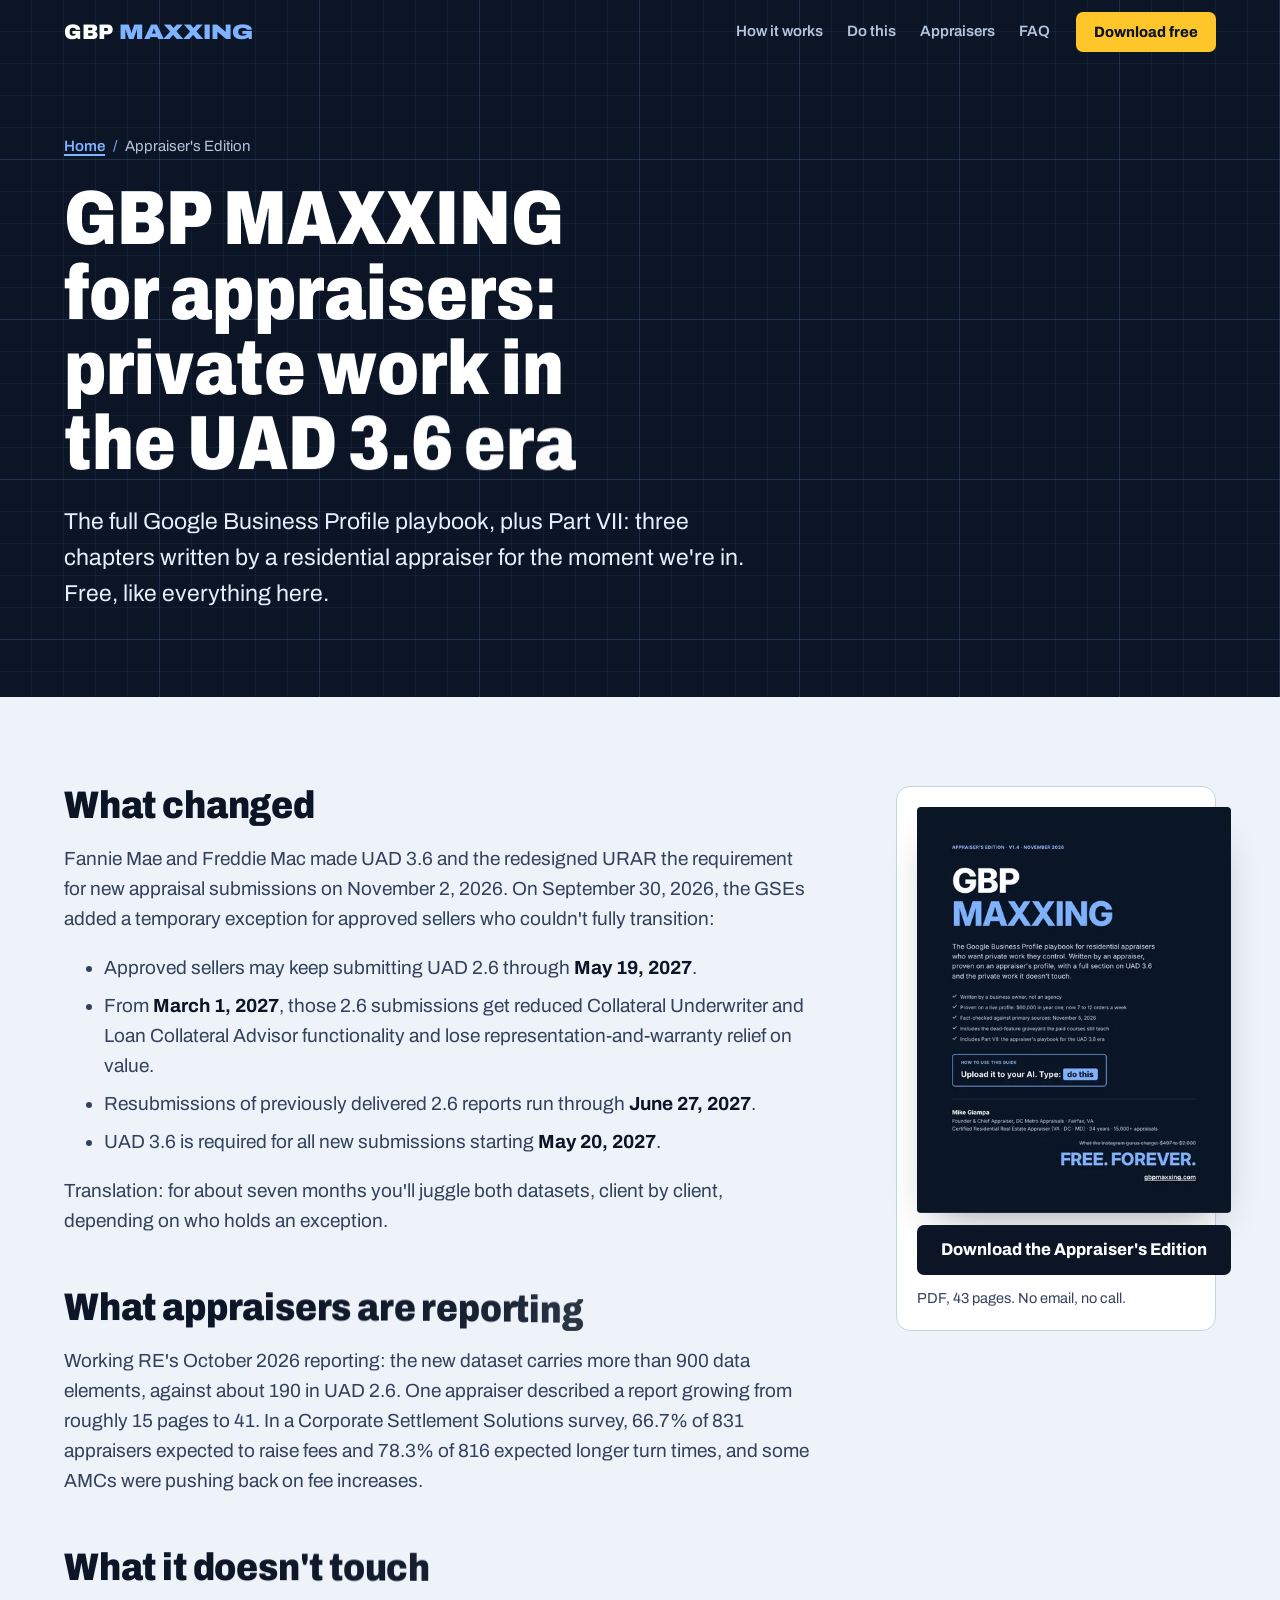
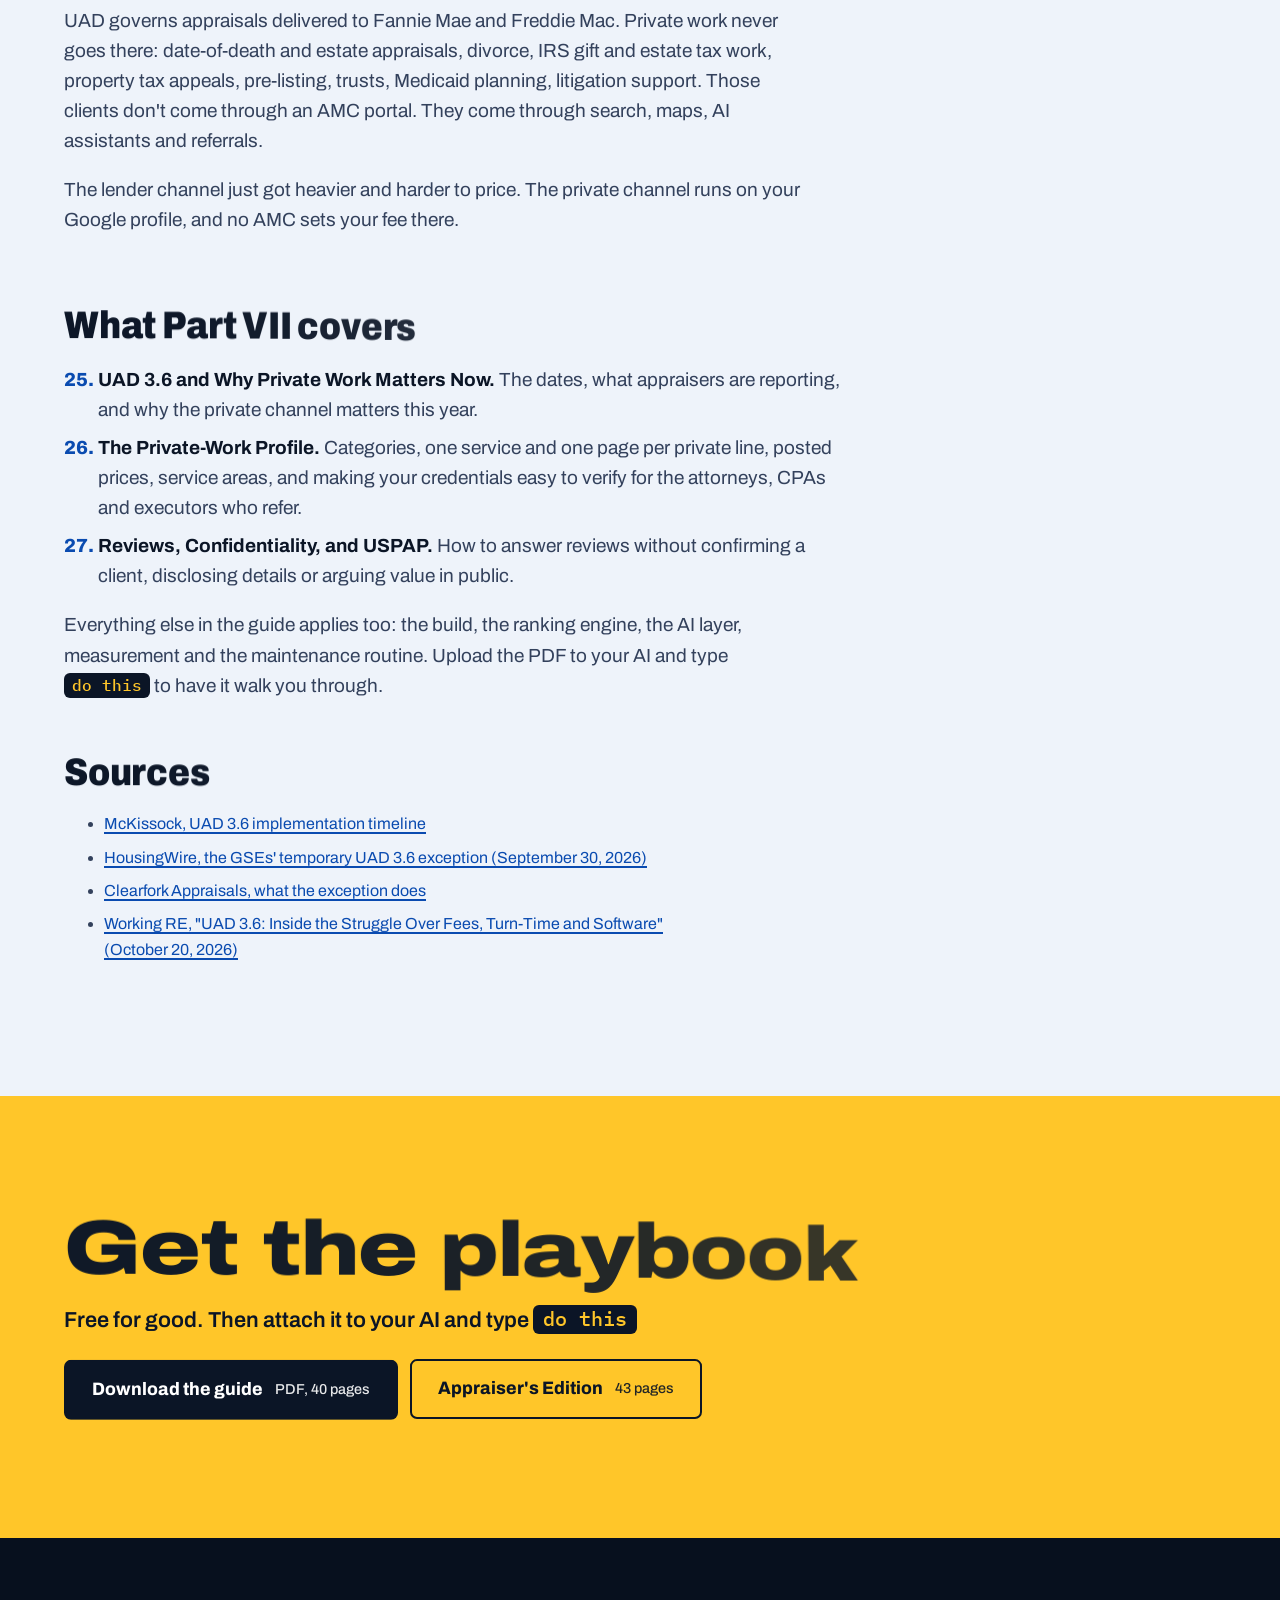
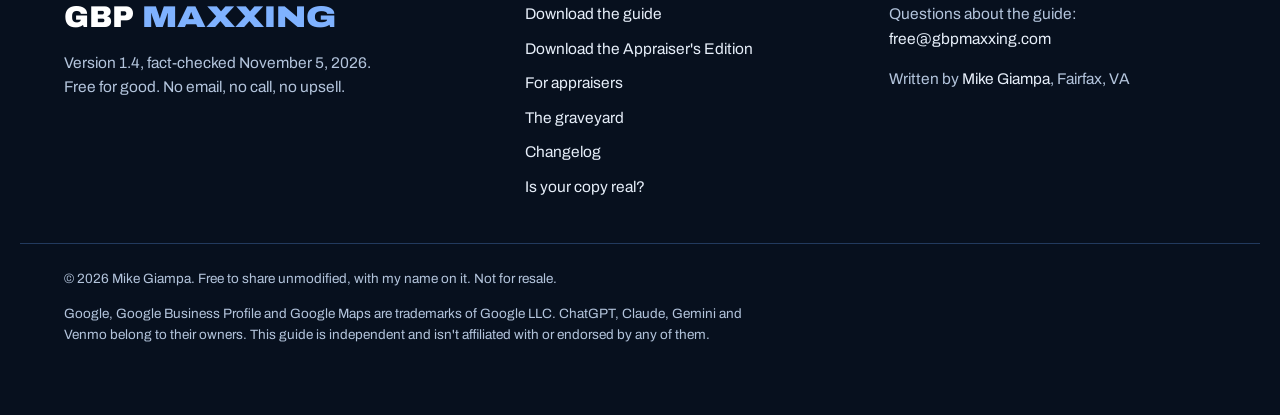
==== appraisers/index.html @ 772fdc2b "GBP MAXXING site v1.4 Co-Authored-By: Claude Opus 5.5 <noreply@anthropic.com> Claude-Session: https:" ====
<!doctype html>
<html lang="en-US">
<head>
<meta charset="utf-8">
<meta name="viewport" content="width=device-width, initial-scale=1, viewport-fit=cover">
<title>GBP MAXXING Appraiser&#39;s Edition: Private Work in the UAD 3.6 Era</title>
<meta name="description" content="The free Google Business Profile playbook for residential appraisers, with Part VII on UAD 3.6, private work, and review replies that respect USPAP confidentiality.">
<link rel="canonical" href="https://gbpmaxxing.com/appraisers/">
<meta name="author" content="Mike Giampa">
<meta name="robots" content="index, follow, max-image-preview:large">
<meta name="theme-color" content="#0B1526">
<meta name="color-scheme" content="dark light">
<meta property="og:type" content="website">
<meta property="og:site_name" content="GBP MAXXING">
<meta property="og:title" content="GBP MAXXING Appraiser&#39;s Edition: Private Work in the UAD 3.6 Era">
<meta property="og:description" content="The free Google Business Profile playbook for residential appraisers, with Part VII on UAD 3.6, private work, and review replies that respect USPAP confidentiality.">
<meta property="og:url" content="https://gbpmaxxing.com/appraisers/">
<meta property="og:image" content="https://gbpmaxxing.com/assets/img/og-appraisers.png">
<meta property="og:image:width" content="1200">
<meta property="og:image:height" content="630">
<meta property="og:image:alt" content="GBP MAXXING: the free Google Business Profile playbook">
<meta property="og:locale" content="en_US">
<meta name="twitter:card" content="summary_large_image">
<meta name="twitter:title" content="GBP MAXXING Appraiser&#39;s Edition: Private Work in the UAD 3.6 Era">
<meta name="twitter:description" content="The free Google Business Profile playbook for residential appraisers, with Part VII on UAD 3.6, private work, and review replies that respect USPAP confidentiality.">
<meta name="twitter:image" content="https://gbpmaxxing.com/assets/img/og-appraisers.png">
<link rel="icon" href="/favicon.ico" sizes="32x32">
<link rel="icon" href="/assets/img/favicon.svg" type="image/svg+xml">
<link rel="apple-touch-icon" href="/assets/img/apple-touch-icon.png">
<link rel="manifest" href="/site.webmanifest">
<link rel="preload" href="/assets/fonts/archivo-latin-wdth-normal.woff2" as="font" type="font/woff2" crossorigin>
<link rel="stylesheet" href="/assets/css/site.css?v=20261105c">
<script type="application/ld+json">{"@context":"https://schema.org","@graph":[{"@type":"WebSite","@id":"https://gbpmaxxing.com/#website","url":"https://gbpmaxxing.com/","name":"GBP MAXXING","description":"The free Google Business Profile playbook.","inLanguage":"en-US","publisher":{"@id":"https://gbpmaxxing.com/#mike"}},{"@type":"Person","@id":"https://gbpmaxxing.com/#mike","name":"Mike Giampa","jobTitle":"Founder and Chief Appraiser","description":"Certified residential real estate appraiser in Virginia, Washington DC and Maryland. 34 years in the business, more than 15,000 appraisals.","worksFor":{"@type":"Organization","name":"DC Metro Appraisals","url":"https://dcmetroappraisals.com/"},"address":{"@type":"PostalAddress","addressLocality":"Fairfax","addressRegion":"VA","addressCountry":"US"},"image":"https://gbpmaxxing.com/assets/img/mike-giampa-960.jpg","url":"https://gbpmaxxing.com/#about","sameAs":["https://www.linkedin.com/in/mike-giampa-appraiser/"],"knowsAbout":["Google Business Profile","Local search","AI search","Residential real estate appraisal"]},{"@type":"WebPage","@id":"https://gbpmaxxing.com/appraisers/#webpage","url":"https://gbpmaxxing.com/appraisers/","name":"GBP MAXXING Appraiser's Edition: Private Work in the UAD 3.6 Era","description":"The free Google Business Profile playbook for residential appraisers, with Part VII on UAD 3.6, private work, and review replies that respect USPAP confidentiality.","isPartOf":{"@id":"https://gbpmaxxing.com/#website"},"inLanguage":"en-US","dateModified":"2026-11-05","author":{"@id":"https://gbpmaxxing.com/#mike"},"primaryImageOfPage":{"@type":"ImageObject","url":"https://gbpmaxxing.com/assets/img/og-appraisers.png","width":1200,"height":630},"breadcrumb":{"@id":"https://gbpmaxxing.com/appraisers/#breadcrumb"},"about":{"@id":"https://gbpmaxxing.com/appraisers/#guide"}},{"@type":"BreadcrumbList","@id":"https://gbpmaxxing.com/appraisers/#breadcrumb","itemListElement":[{"@type":"ListItem","position":1,"name":"Home","item":"https://gbpmaxxing.com/"},{"@type":"ListItem","position":2,"name":"Appraiser's Edition","item":"https://gbpmaxxing.com/appraisers/"}]},{"@type":"Book","@id":"https://gbpmaxxing.com/appraisers/#guide","name":"GBP MAXXING: Appraiser's Edition","author":{"@id":"https://gbpmaxxing.com/#mike"},"publisher":{"@id":"https://gbpmaxxing.com/#mike"},"bookFormat":"https://schema.org/EBook","inLanguage":"en-US","isAccessibleForFree":true,"version":"1.4","datePublished":"2026-11-05","dateModified":"2026-11-05","numberOfPages":43,"url":"https://gbpmaxxing.com/appraisers/","image":"https://gbpmaxxing.com/assets/img/cover-appr.jpg","copyrightHolder":{"@id":"https://gbpmaxxing.com/#mike"},"copyrightYear":2026,"offers":{"@type":"Offer","price":"0","priceCurrency":"USD","availability":"https://schema.org/InStock","url":"https://gbpmaxxing.com/downloads/GBP-MAXXING-v1.4-Appraisers-Edition.pdf"},"encoding":{"@type":"MediaObject","contentUrl":"https://gbpmaxxing.com/downloads/GBP-MAXXING-v1.4-Appraisers-Edition.pdf","encodingFormat":"application/pdf"},"about":["Google Business Profile","Residential real estate appraisal","UAD 3.6"]}]}</script>
<script>document.documentElement.classList.add('js');</script>
</head>
<body class="page-appraisers">
<a class="skip" href="#main">Skip to content</a>
<header class="site-head" data-head>
  <div class="head-in">
    <a class="mark" href="/" aria-label="GBP MAXXING home"><span class="mark-g">GBP</span><span class="mark-m">MAXXING</span></a>
    <nav class="head-nav" aria-label="Main">
      <a href="/#how">How it works</a>
      <a href="/#do-this">Do this</a>
      <a href="/appraisers/">Appraisers</a>
      <a href="/#faq">FAQ</a>
    </nav>
    <a class="btn btn-primary btn-sm" href="/downloads/GBP-MAXXING-v1.4.pdf" download data-dl="lsb-header">Download free</a>
  </div>
</header>
<main id="main">

<section class="sub-hero">
  <div class="wrap">
    <nav class="crumbs" aria-label="Breadcrumb"><ol><li><a href="/">Home</a></li><li aria-current="page">Appraiser&#39;s Edition</li></ol></nav>
    <h1>GBP MAXXING for appraisers: private work in the UAD 3.6 era</h1>
    <p class="sub-lede">The full Google Business Profile playbook, plus Part VII: three chapters written by a residential appraiser for the moment we're in. Free, like everything here.</p>
  </div>
</section>
<section class="sub-body">
  <div class="wrap prose">

<div class="sub-split">
  <div>
    <h2>What changed</h2>
    <p>Fannie Mae and Freddie Mac made UAD 3.6 and the redesigned URAR the requirement for new appraisal submissions on November 2, 2026. On September 30, 2026, the GSEs added a temporary exception for approved sellers who couldn't fully transition:</p>
    <ul>
      <li>Approved sellers may keep submitting UAD 2.6 through <strong>May 19, 2027</strong>.</li>
      <li>From <strong>March 1, 2027</strong>, those 2.6 submissions get reduced Collateral Underwriter and Loan Collateral Advisor functionality and lose representation-and-warranty relief on value.</li>
      <li>Resubmissions of previously delivered 2.6 reports run through <strong>June 27, 2027</strong>.</li>
      <li>UAD 3.6 is required for all new submissions starting <strong>May 20, 2027</strong>.</li>
    </ul>
    <p>Translation: for about seven months you'll juggle both datasets, client by client, depending on who holds an exception.</p>
    <h2>What appraisers are reporting</h2>
    <p>Working RE's October 2026 reporting: the new dataset carries more than 900 data elements, against about 190 in UAD 2.6. One appraiser described a report growing from roughly 15 pages to 41. In a Corporate Settlement Solutions survey, 66.7% of 831 appraisers expected to raise fees and 78.3% of 816 expected longer turn times, and some AMCs were pushing back on fee increases.</p>
    <h2>What it doesn't touch</h2>
    <p>UAD governs appraisals delivered to Fannie Mae and Freddie Mac. Private work never goes there: date-of-death and estate appraisals, divorce, IRS gift and estate tax work, property tax appeals, pre-listing, trusts, Medicaid planning, litigation support. Those clients don't come through an AMC portal. They come through search, maps, AI assistants and referrals.</p>
    <p>The lender channel just got heavier and harder to price. The private channel runs on your Google profile, and no AMC sets your fee there.</p>
  </div>
  <aside class="sub-card">
    <img src="/assets/img/cover-appr-450.webp" width="450" height="583" alt="The cover of GBP MAXXING v1.4, Appraiser's Edition" loading="lazy">
    <a class="btn btn-dark btn-block" href="/downloads/GBP-MAXXING-v1.4-Appraisers-Edition.pdf" download data-dl="appr-page">Download the Appraiser's Edition</a>
    <p class="fine">PDF, 43 pages. No email, no call.</p>
  </aside>
</div>
<h2>What Part VII covers</h2>
<ol class="chap-list">
  <li value="25"><strong>UAD 3.6 and Why Private Work Matters Now.</strong> The dates, what appraisers are reporting, and why the private channel matters this year.</li>
  <li value="26"><strong>The Private-Work Profile.</strong> Categories, one service and one page per private line, posted prices, service areas, and making your credentials easy to verify for the attorneys, CPAs and executors who refer.</li>
  <li value="27"><strong>Reviews, Confidentiality, and USPAP.</strong> How to answer reviews without confirming a client, disclosing details or arguing value in public.</li>
</ol>
<p>Everything else in the guide applies too: the build, the ranking engine, the AI layer, measurement and the maintenance routine. Upload the PDF to your AI and type <span class="chip">do this</span> to have it walk you through.</p>
<h2>Sources</h2>
<ul class="src">
  <li><a href="https://www.mckissock.com/blog/appraisal/the-future-is-now-fannie-mae-and-freddie-mac-announce-uad-3-6-implementation-timeline-and-policy-changes/">McKissock, UAD 3.6 implementation timeline</a></li><li><a href="https://www.housingwire.com/articles/gses-temporary-uad-3-6-exception-sellers-2027-timeline/">HousingWire, the GSEs&#39; temporary UAD 3.6 exception (September 30, 2026)</a></li><li><a href="https://www.clearforkappraisals.com/field-notes/is-uad-3-6-delayed-policy-exception">Clearfork Appraisals, what the exception does</a></li><li><a href="https://www.workingre.com/uad-3-6-inside-the-struggle-over-fees-turn-time-and-software/">Working RE, &#34;UAD 3.6: Inside the Struggle Over Fees, Turn-Time and Software&#34; (October 20, 2026)</a></li>
</ul>

  </div>
</section>
<section class="sec final final-sm">
  <div class="wrap final-in">
    <h2>Get the playbook</h2>
    <p>Free for good. Then attach it to your AI and type <span class="chip chip-dark">do this</span></p>
    <div class="cta-row">
      <a class="btn btn-primary btn-lg" href="/downloads/GBP-MAXXING-v1.4.pdf" download data-dl="lsb-sub">Download the guide <span class="btn-meta">PDF, 40 pages</span></a>
      <a class="btn btn-ghost btn-lg" href="/downloads/GBP-MAXXING-v1.4-Appraisers-Edition.pdf" download data-dl="appr-sub">Appraiser's Edition <span class="btn-meta">43 pages</span></a>
    </div>
  </div>
</section>

</main>
<footer class="site-foot">
  <div class="wrap foot-grid">
    <div class="foot-mark">
      <a class="mark mark-lg" href="/" aria-label="GBP MAXXING home"><span class="mark-g">GBP</span><span class="mark-m">MAXXING</span></a>
      <p>Version 1.4, fact-checked November 5, 2026.<br>Free for good. No email, no call, no upsell.</p>
    </div>
    <nav class="foot-nav" aria-label="Footer">
      <a href="/downloads/GBP-MAXXING-v1.4.pdf" download data-dl="lsb-footer">Download the guide</a>
      <a href="/downloads/GBP-MAXXING-v1.4-Appraisers-Edition.pdf" download data-dl="appr-footer">Download the Appraiser's Edition</a>
      <a href="/appraisers/">For appraisers</a>
      <a href="/graveyard/">The graveyard</a>
      <a href="/changelog/">Changelog</a>
      <a href="/verify/">Is your copy real?</a>
    </nav>
    <div class="foot-contact">
      <p>Questions about the guide:<br><a href="mailto:free@gbpmaxxing.com">free@gbpmaxxing.com</a></p>
      <p>Written by <a href="https://www.linkedin.com/in/mike-giampa-appraiser/" rel="author">Mike Giampa</a>, Fairfax, VA</p>
    </div>
  </div>
  <div class="wrap foot-legal">
    <p>&copy; 2026 Mike Giampa. Free to share unmodified, with my name on it. Not for resale.</p>
    <p>Google, Google Business Profile and Google Maps are trademarks of Google LLC. ChatGPT, Claude, Gemini and Venmo belong to their owners. This guide is independent and isn't affiliated with or endorsed by any of them.</p>
  </div>
</footer>
<div class="dock" data-dock aria-hidden="true">
  <a class="btn btn-primary" href="/downloads/GBP-MAXXING-v1.4.pdf" download data-dl="lsb-dock" tabindex="-1">Get the free guide</a>
</div>
<script type="module" src="/assets/js/app.js?v=20261105c"></script>
</body>
</html>
---- assets/css/site.css ----
/* gbpmaxxing.com blueprint system
   navy drafting sheet, light-blue linework, yellow only for "you" and the action. */

@font-face {
  font-family: "Archivo Variable";
  font-style: normal;
  font-display: swap;
  font-weight: 100 900;
  font-stretch: 62% 125%;
  src: url(/assets/fonts/archivo-latin-wdth-normal.woff2) format("woff2-variations"),
       url(/assets/fonts/archivo-latin-wdth-normal.woff2) format("woff2");
}
@font-face {
  font-family: "Plex Mono";
  font-style: normal;
  font-display: swap;
  font-weight: 400;
  src: url(/assets/fonts/ibm-plex-mono-latin-400-normal.woff2) format("woff2");
}
@font-face {
  font-family: "Plex Mono";
  font-style: normal;
  font-display: swap;
  font-weight: 500;
  src: url(/assets/fonts/ibm-plex-mono-latin-500-normal.woff2) format("woff2");
}

:root {
  --navy: #0B1526;
  --navy-2: #0F1D34;
  --navy-3: #142846;
  --night: #07101E;
  --blue: #7FB2FF;
  --blue-ink: #0A4BB0;
  --yellow: #FFC629;
  --yellow-2: #FFD866;
  --vellum: #EEF3FA;
  --paper: #FBFCFE;
  --ink: #0B1526;
  --ink-2: #33415C;
  --on-dark: #E6EEF9;
  --on-dark-2: #B3C4DC;
  --rule-dark: #223A5E;
  --rule-light: #C6D3E6;
  --grid: rgba(127, 178, 255, .065);
  --grid-major: rgba(127, 178, 255, .11);
  --wrap: 1240px;
  --gutter: clamp(18px, 4.4vw, 44px);
  --f: "Archivo Variable", "Archivo", system-ui, -apple-system, "Segoe UI", Roboto, sans-serif;
  --mono: "Plex Mono", ui-monospace, SFMono-Regular, Menlo, Consolas, monospace;
  --ease: cubic-bezier(.2, .8, .2, 1);
}

*, *::before, *::after { box-sizing: border-box; }
html { -webkit-text-size-adjust: 100%; scroll-padding-top: 84px; }
body {
  margin: 0;
  background: var(--navy);
  color: var(--on-dark);
  font-family: var(--f);
  font-size: clamp(17px, .55vw + 14.5px, 19px);
  line-height: 1.58;
  font-weight: 400;
  font-stretch: 100%;
  -webkit-font-smoothing: antialiased;
  -moz-osx-font-smoothing: grayscale;
  text-rendering: optimizeLegibility;
  overflow-x: clip;
}
img, svg { max-width: 100%; }
img { height: auto; display: block; }
a { color: inherit; text-underline-offset: .18em; text-decoration-thickness: 1.5px; }
h1, h2, h3 { margin: 0; line-height: 1.02; font-weight: 800; text-wrap: balance; }
p { margin: 0 0 1em; text-wrap: pretty; }
button { font: inherit; }
.wrap { max-width: var(--wrap); margin: 0 auto; padding: 0 var(--gutter); }

.skip { position: absolute; left: -9999px; top: 12px; z-index: 100; background: var(--yellow); color: var(--navy); padding: 10px 16px; border-radius: 6px; font-weight: 700; }
.skip:focus { left: 12px; }
:focus-visible { outline: 3px solid var(--yellow); outline-offset: 3px; border-radius: 4px; }
.vellum :focus-visible, .sub-body :focus-visible, .final :focus-visible { outline-color: var(--navy); }

/* ---------- blueprint ground ---------- */
.navy, .sub-hero, .hero {
  background-color: var(--navy);
  background-image:
    linear-gradient(var(--grid-major) 1px, transparent 1px),
    linear-gradient(90deg, var(--grid-major) 1px, transparent 1px),
    linear-gradient(var(--grid) 1px, transparent 1px),
    linear-gradient(90deg, var(--grid) 1px, transparent 1px);
  background-size: 160px 160px, 160px 160px, 32px 32px, 32px 32px;
  background-position: -1px -1px;
}
.vellum { background: var(--vellum); color: var(--ink); }
.sec { position: relative; padding: clamp(80px, 11vw, 150px) 0; }
.sec, .hero, .sub-hero, .sub-body { overflow-x: clip; }

h2 {
  font-size: clamp(38px, 5.4vw, 78px);
  font-stretch: 76%;
  font-weight: 860;
  letter-spacing: -.005em;
  line-height: .96;
  max-width: 15ch;
}
h2.h-wide { font-stretch: 116%; font-weight: 820; max-width: 20ch; font-size: clamp(34px, 4.6vw, 66px); }
.navy h2, .grave h2 { color: #fff; }
.vellum h2 { color: var(--ink); }
.intro { font-size: clamp(18px, 1.2vw + 8px, 22px); color: var(--on-dark-2); max-width: 54ch; margin-top: 22px; }
.vellum .intro { color: var(--ink-2); }

/* ---------- buttons ---------- */
.btn {
  display: inline-flex; align-items: center; justify-content: center; gap: 12px;
  min-height: 50px; padding: 12px 22px;
  border-radius: 7px; border: 2px solid transparent;
  font-family: var(--f); font-weight: 760; font-stretch: 96%; font-size: 17px; line-height: 1.1;
  text-decoration: none; cursor: pointer; white-space: nowrap;
  transition: background-color .2s, border-color .2s, transform .15s var(--ease), color .2s;
}
.btn:active { transform: translateY(1px); }
.btn-lg { min-height: 60px; padding: 14px 26px; font-size: 18px; }
.btn-sm { min-height: 40px; padding: 8px 16px; font-size: 15px; }
.btn-block { width: 100%; }
.btn-meta { font-weight: 500; font-size: .8em; opacity: .9; font-stretch: 100%; }
.btn-primary { background: var(--yellow); color: var(--navy); }
.btn-primary:hover { background: var(--yellow-2); }
.btn-ghost { border-color: var(--blue); color: #fff; background: rgba(11, 21, 38, .88); }
.btn-ghost:hover { background: rgba(127, 178, 255, .16); }
.btn-dark { background: var(--navy); color: #fff; }
.btn-dark:hover { background: var(--navy-3); }
.btn-line { border-color: var(--navy); color: var(--navy); background: transparent; }
.btn-line:hover { background: rgba(11, 21, 38, .06); }
.cta-row, .act-row { display: flex; flex-wrap: wrap; gap: 12px; }
.act-row { margin: 22px 0 8px; }

.chip {
  display: inline-block; font-family: var(--mono); font-weight: 500; font-size: .9em; line-height: 1.35;
  padding: .06em .5em .1em; border-radius: 6px; background: var(--navy); color: var(--yellow);
  white-space: nowrap; vertical-align: .04em;
}
.chip-dark { background: rgba(255, 198, 41, .1); border: 1px solid rgba(255, 198, 41, .55); }
.caret { display: inline-block; width: .5em; height: 1.05em; margin-left: 3px; vertical-align: -.18em; background: var(--yellow); animation: blink 1.05s steps(1) infinite; }
@keyframes blink { 50% { opacity: 0; } }
.tlink { color: var(--blue); font-weight: 650; }
.tlink:hover { color: #fff; }

/* ---------- header ---------- */
.site-head { position: fixed; inset: 0 0 auto 0; z-index: 50; transition: background-color .3s, box-shadow .3s, backdrop-filter .3s; }
.site-head.is-solid { background: rgba(11, 21, 38, .9); -webkit-backdrop-filter: blur(12px); backdrop-filter: blur(12px); box-shadow: 0 1px 0 var(--rule-dark); }
.head-in { max-width: var(--wrap); margin: 0 auto; padding: 12px var(--gutter); display: flex; align-items: center; gap: 26px; }
.mark { display: inline-flex; align-items: baseline; gap: .26em; font-weight: 900; font-size: 21px; line-height: 1; color: #fff; text-decoration: none; letter-spacing: .005em; }
.mark-g { font-stretch: 100%; }
.mark-m { font-stretch: 125%; color: var(--blue); }
.mark-lg { font-size: 30px; }
.head-nav { display: none; gap: 24px; margin-left: auto; }
.head-nav a { color: var(--on-dark-2); text-decoration: none; font-weight: 600; font-size: 15px; }
.head-nav a:hover { color: #fff; }
.head-in .btn { margin-left: auto; }
@media (min-width: 920px) { .head-nav { display: flex; } .head-in .btn { margin-left: 0; } }

/* ---------- hero ---------- */
.hero { position: relative; min-height: 100svh; padding: clamp(96px, 13vh, 132px) 0 clamp(48px, 7vh, 80px); overflow: hidden; display: flex; align-items: center; }
.hero-stage { position: absolute; inset: 0; z-index: 0; }
.hero-canvas { position: absolute; inset: 0; width: 100%; height: 100%; display: block; opacity: 0; transition: opacity .5s ease; }
.hero-canvas.is-ready { opacity: 1; }
.hero-shade {
  position: absolute; inset: 0; pointer-events: none;
  background:
    linear-gradient(90deg, rgba(11, 21, 38, .9) 0%, rgba(11, 21, 38, .55) 32%, rgba(11, 21, 38, 0) 56%),
    linear-gradient(0deg, var(--navy) 0%, rgba(11, 21, 38, 0) 26%),
    linear-gradient(180deg, rgba(11, 21, 38, .7) 0%, rgba(11, 21, 38, 0) 18%);
}
.hero-in { position: relative; z-index: 1; width: 100%; }
.hero-title { display: block; margin: 0; }
.wm { display: block; font-weight: 900; line-height: .8; text-transform: uppercase; letter-spacing: -.012em; }
.wm-g, .wm-m { display: block; font-size: clamp(64px, 11.6vw, 178px); }
.wm-g { color: #fff; font-stretch: 100%; }
.wm-m { color: var(--blue); font-stretch: var(--wdth, 125%); margin-top: .02em; white-space: nowrap; }
.hero-sub { display: block; margin-top: clamp(16px, 2.2vw, 26px); font-size: clamp(23px, 2.6vw, 36px); font-weight: 760; font-stretch: 88%; color: #fff; line-height: 1.12; letter-spacing: 0; text-transform: none; }
.hero-grid { display: grid; grid-template-columns: minmax(0, 1fr); gap: 34px; margin-top: clamp(18px, 2.4vw, 30px); }
.lede { font-size: clamp(18px, .7vw + 13px, 21px); color: var(--on-dark); max-width: 40ch; }
.hero .cta-row { margin: 26px 0 20px; }
.dothis-line { font-size: 17px; color: var(--on-dark-2); }
.hero-cover { margin: 0; justify-self: start; }
.hero-cover img {
  width: min(320px, 56vw);
  border-radius: 3px;
  transform: perspective(1300px) rotateY(-16deg) rotateX(7deg) rotateZ(1.5deg);
  box-shadow: 0 50px 90px -20px rgba(0, 0, 0, .6), 0 0 0 1px rgba(127, 178, 255, .3);
  transform-origin: 40% 60%;
}
@media (min-width: 960px) {
  .hero-grid { grid-template-columns: minmax(0, 1.3fr) minmax(0, .7fr); align-items: start; }
  .hero-cover { justify-self: end; margin-top: -28px; }
  .hero-cover img { width: min(290px, 22vw); }
}
.no-webgl { background:
  radial-gradient(circle at 74% 55%, rgba(255, 198, 41, .16) 0, transparent 22%),
  radial-gradient(circle at 70% 60%, rgba(127, 178, 255, .12) 0, transparent 40%); }

/* ---------- receipt ---------- */
.split { display: grid; gap: 52px; grid-template-columns: minmax(0, 1fr); }
@media (min-width: 920px) { .split { grid-template-columns: minmax(0, 1.05fr) minmax(0, .95fr); align-items: center; gap: 72px; } }
.copy p { color: var(--ink-2); max-width: 54ch; font-size: clamp(17px, .5vw + 14.5px, 19.5px); }
.vellum .copy h2 { margin-bottom: 26px; }
.receipt-stage { display: flex; justify-content: center; padding: 10px 0 30px; }
.receipt { position: relative; width: min(392px, 100%); font-family: var(--mono); color: #1C2433; }
.r-paper {
  position: relative; background: var(--paper); padding: 30px 28px 38px;
  box-shadow: 0 40px 70px -24px rgba(11, 21, 38, .32), 0 2px 0 rgba(11, 21, 38, .04);
  transform: rotate(1.2deg);
}
.r-paper::after {
  content: ""; position: absolute; left: 0; right: 0; bottom: 0; height: 9px;
  background:
    linear-gradient(45deg, var(--vellum) 50%, transparent 50%) 0 100% / 14px 9px repeat-x,
    linear-gradient(-45deg, var(--vellum) 50%, transparent 50%) 0 100% / 14px 9px repeat-x;
}
.r-head { text-align: center; font-weight: 500; font-size: 17px; text-transform: uppercase; letter-spacing: .06em; margin: 0 0 4px; }
.r-sub { text-align: center; font-size: 13px; color: #48536A; margin: 0 0 20px; }
.r-items { list-style: none; margin: 0; padding: 14px 0 6px; border-top: 1.5px dashed #9AA6BA; }
.r-items li, .r-total { display: flex; justify-content: space-between; gap: 16px; font-size: 15px; padding: 7px 0; }
.r-items li span:last-child { text-align: right; }
.r-total { border-top: 1.5px dashed #9AA6BA; margin: 8px 0 0; padding-top: 14px; font-weight: 500; font-size: 17px; text-transform: uppercase; }
.r-foot { text-align: center; font-size: 12.5px; color: #48536A; margin: 22px 0 0; text-transform: uppercase; letter-spacing: .04em; }
.stamp {
  position: absolute; right: -34px; bottom: -22px; z-index: 2;
  display: grid; justify-items: center; gap: 2px;
  background: var(--yellow); color: var(--navy);
  padding: 14px 22px 12px; border-radius: 8px;
  transform: rotate(-12deg);
  box-shadow: 0 18px 36px -10px rgba(11, 21, 38, .45);
  font-family: var(--f);
}
.stamp-big { font-size: 56px; font-weight: 900; font-stretch: 125%; line-height: .9; letter-spacing: .01em; }
.stamp-small { font-family: var(--mono); font-size: 12.5px; font-weight: 500; }

/* ---------- proof ---------- */
.proof-grid { display: grid; gap: 54px; margin-top: 46px; }
@media (min-width: 980px) { .proof-grid { grid-template-columns: minmax(0, .86fr) minmax(0, 1.14fr); align-items: start; gap: 72px; } }
.proof-list { list-style: none; margin: 0; padding: 0; display: grid; gap: 28px; }
.proof-list li { font-size: clamp(17px, .5vw + 14.5px, 19px); color: var(--on-dark-2); border-top: 1px solid var(--rule-dark); padding-top: 20px; }
.proof-list strong { display: block; font-size: clamp(28px, 3vw, 42px); font-stretch: 84%; font-weight: 850; color: #fff; line-height: 1.04; margin-bottom: 8px; }
.chart { margin: 0; }
.chart svg { width: 100%; height: auto; display: block; overflow: visible; }
.chart figcaption { font-size: 14.5px; color: var(--on-dark-2); margin-top: 16px; max-width: 64ch; }

/* ---------- how (map pack) ---------- */
.how-head { margin-bottom: clamp(30px, 4vw, 56px); }
.how-body { position: relative; }
.step { position: relative; padding: 30px 0 30px 26px; border-top: 1px solid var(--rule-dark); }
.step::before { content: ""; position: absolute; left: 0; top: 34px; bottom: 34px; width: 4px; border-radius: 2px; background: var(--rule-dark); transition: background-color .35s; }
.step.is-on::before { background: var(--yellow); }
.step h3 { font-size: clamp(30px, 3.2vw, 44px); font-stretch: 112%; color: #fff; margin-bottom: 12px; }
.step p { color: var(--on-dark); max-width: 46ch; }
.step .ch { color: var(--blue); font-size: 15px; font-weight: 600; margin: 0; }
.how-phone-col { position: sticky; top: 76px; z-index: 0; align-self: start; }
.ph-note { text-align: center; font-size: 13px; color: var(--on-dark-2); margin: 12px 0 0; }
.phone {
  position: relative; width: min(330px, 74vw); margin: 0 auto; padding: 12px;
  border: 2px solid var(--blue); border-radius: 42px; background: var(--navy-2);
  box-shadow: 0 0 0 8px rgba(127, 178, 255, .06), 0 50px 80px -30px rgba(0, 0, 0, .6);
}
.ph-notch { position: absolute; top: 18px; left: 50%; width: 76px; height: 20px; margin-left: -38px; border-radius: 12px; background: var(--navy); border: 1.5px solid var(--blue); z-index: 2; }
.ph-screen { position: relative; border-radius: 32px; overflow: hidden; background: #F3F6FB; color: var(--ink); padding: 48px 12px 14px; height: clamp(500px, 64vh, 620px); }
.ph-search { display: flex; align-items: center; gap: 8px; background: #fff; border: 1px solid #CFD9E8; border-radius: 22px; padding: 9px 14px; font-size: 15px; font-weight: 600; color: var(--ink); }
.ph-mag { width: 13px; height: 13px; border: 2px solid var(--ink-2); border-radius: 50%; position: relative; flex: none; }
.ph-mag::after { content: ""; position: absolute; width: 6px; height: 2px; background: var(--ink-2); right: -5px; bottom: -3px; transform: rotate(45deg); }
.ph-map { margin: 10px 0; border-radius: 14px; overflow: hidden; background: #E4EBF5; border: 1px solid #D3DCEA; }
.ph-map-svg { display: block; width: 100%; height: auto; }
.ph-map .roads path { stroke: #FFFFFF; stroke-width: 7; fill: none; }
.ph-map .blocks rect { fill: #D2DCEA; }
.ph-map .radius { fill: rgba(10, 75, 176, .07); stroke: var(--blue-ink); stroke-width: 1.5; stroke-dasharray: 4 4; opacity: 0; transition: opacity .5s; }
.ph-map .me { fill: var(--blue-ink); stroke: #fff; stroke-width: 2.5; opacity: 0; transition: opacity .5s; }
.ph-map .pin path { fill: #50607A; transition: fill .4s; }
.ph-map .pin circle { fill: #fff; }
.ph-map .pin-you path { fill: #50607A; }
.ph-map .pin-you { transition: transform .5s var(--ease); }
.ph-results { position: relative; list-style: none; margin: 0; padding: 0; height: 198px; }
.res {
  position: absolute; left: 0; right: 0; top: 0; height: 60px;
  display: grid; grid-template-columns: 1fr auto; grid-template-rows: auto auto; column-gap: 8px;
  background: #fff; border: 1px solid #D6DFEC; border-radius: 12px; padding: 8px 12px;
  transition: transform .7s var(--ease), border-color .4s, box-shadow .4s;
}
.res-name { font-weight: 760; font-size: 15px; }
.res-meta { font-size: 13px; color: var(--ink-2); display: inline-flex; align-items: center; gap: 6px; justify-self: end; }
.res-tag { grid-column: 1 / -1; font-size: 12.5px; color: var(--ink-2); white-space: nowrap; overflow: hidden; text-overflow: ellipsis; border-radius: 4px; transition: background-color .4s, color .4s; }
.stars { width: 58px; height: 11px; background: linear-gradient(90deg, #E5A800 var(--fill, 86%), #C9D2DF var(--fill, 86%)); -webkit-mask: url("data:image/svg+xml,%3Csvg xmlns='http://www.w3.org/2000/svg' viewBox='0 0 60 11'%3E%3Cg fill='%23000'%3E%3Cpath d='M5.5 0l1.6 3.6 3.9.4-2.9 2.6.8 3.9L5.5 8.5 2.1 10.5l.8-3.9L0 4l3.9-.4z'/%3E%3Cpath transform='translate(12)' d='M5.5 0l1.6 3.6 3.9.4-2.9 2.6.8 3.9L5.5 8.5 2.1 10.5l.8-3.9L0 4l3.9-.4z'/%3E%3Cpath transform='translate(24)' d='M5.5 0l1.6 3.6 3.9.4-2.9 2.6.8 3.9L5.5 8.5 2.1 10.5l.8-3.9L0 4l3.9-.4z'/%3E%3Cpath transform='translate(36)' d='M5.5 0l1.6 3.6 3.9.4-2.9 2.6.8 3.9L5.5 8.5 2.1 10.5l.8-3.9L0 4l3.9-.4z'/%3E%3Cpath transform='translate(48)' d='M5.5 0l1.6 3.6 3.9.4-2.9 2.6.8 3.9L5.5 8.5 2.1 10.5l.8-3.9L0 4l3.9-.4z'/%3E%3C/g%3E%3C/svg%3E") center / 100% 100% no-repeat;
  mask: url("data:image/svg+xml,%3Csvg xmlns='http://www.w3.org/2000/svg' viewBox='0 0 60 11'%3E%3Cg fill='%23000'%3E%3Cpath d='M5.5 0l1.6 3.6 3.9.4-2.9 2.6.8 3.9L5.5 8.5 2.1 10.5l.8-3.9L0 4l3.9-.4z'/%3E%3Cpath transform='translate(12)' d='M5.5 0l1.6 3.6 3.9.4-2.9 2.6.8 3.9L5.5 8.5 2.1 10.5l.8-3.9L0 4l3.9-.4z'/%3E%3Cpath transform='translate(24)' d='M5.5 0l1.6 3.6 3.9.4-2.9 2.6.8 3.9L5.5 8.5 2.1 10.5l.8-3.9L0 4l3.9-.4z'/%3E%3Cpath transform='translate(36)' d='M5.5 0l1.6 3.6 3.9.4-2.9 2.6.8 3.9L5.5 8.5 2.1 10.5l.8-3.9L0 4l3.9-.4z'/%3E%3Cpath transform='translate(48)' d='M5.5 0l1.6 3.6 3.9.4-2.9 2.6.8 3.9L5.5 8.5 2.1 10.5l.8-3.9L0 4l3.9-.4z'/%3E%3C/g%3E%3C/svg%3E") center / 100% 100% no-repeat; }
.stars.s4 { --fill: 82%; }
.stars.s5 { --fill: 100%; }
.res-a { transform: translateY(0); }
.res-b { transform: translateY(68px); }
.res-you { transform: translateY(136px); }
.ph-ai {
  position: absolute; left: 12px; right: 12px; bottom: 14px;
  background: var(--navy); color: #fff; border-radius: 14px; padding: 12px 14px; font-size: 13.5px; line-height: 1.45;
  transform: translateY(130%); opacity: 0; transition: transform .6s var(--ease), opacity .4s;
}
.ph-ai-k { display: block; font-family: var(--mono); font-size: 12px; color: var(--yellow); margin-bottom: 4px; }
/* states */
.phone[data-step="1"] .res-you .res-tag { background: #FFF1C2; color: var(--ink); }
.phone[data-step="2"] .radius, .phone[data-step="2"] .me { opacity: 1; }
.phone[data-step="3"] .res-you, .phone[data-step="4"] .res-you { transform: translateY(0); border-color: #E5A800; box-shadow: 0 10px 24px -12px rgba(229, 168, 0, .7); }
.phone[data-step="3"] .res-a, .phone[data-step="4"] .res-a { transform: translateY(68px); }
.phone[data-step="3"] .res-b, .phone[data-step="4"] .res-b { transform: translateY(136px); }
.phone[data-step="3"] .pin-you path, .phone[data-step="4"] .pin-you path { fill: #E5A800; }
.phone[data-step="3"] .pin-you, .phone[data-step="4"] .pin-you { transform: translate(176px, 74px) scale(1.35); }
.phone[data-step="4"] .ph-ai { transform: none; opacity: 1; }
@media (min-width: 980px) {
  .how-body { display: grid; grid-template-columns: minmax(0, 1fr) minmax(0, .92fr); gap: 80px; }
  .how-phone-col { grid-column: 2; grid-row: 1; }
  .how-steps { grid-column: 1; grid-row: 1; }
  .step { min-height: 62vh; display: flex; flex-direction: column; justify-content: center; }
  .how-steps .step:last-child { min-height: 74vh; }
}
@media (max-width: 979px) {
  .how-phone-col { top: 62px; }
  .phone { width: min(236px, 60vw); border-radius: 32px; padding: 8px; }
  .ph-screen { height: min(420px, 50vh); border-radius: 25px; padding: 38px 9px 10px; }
  .ph-notch { top: 13px; width: 56px; height: 15px; margin-left: -28px; }
  .ph-search { font-size: 13px; padding: 7px 11px; }
  .ph-results { height: 164px; }
  .res { height: 50px; padding: 5px 9px; border-radius: 10px; }
  .res-name { font-size: 13px; }
  .res-meta, .res-tag { font-size: 11px; }
  .stars { width: 48px; height: 9px; }
  .res-b { transform: translateY(56px); }
  .res-you { transform: translateY(112px); }
  .phone[data-step="3"] .res-a, .phone[data-step="4"] .res-a { transform: translateY(56px); }
  .phone[data-step="3"] .res-b, .phone[data-step="4"] .res-b { transform: translateY(112px); }
  .ph-ai { font-size: 11.5px; padding: 9px 11px; left: 9px; right: 9px; bottom: 10px; }
  .ph-note { display: none; }
  .how-steps { position: relative; z-index: 2; margin-top: 6vh; }
  .how-steps .step {
    background: var(--navy-2); border: 1px solid var(--rule-dark); border-radius: 12px;
    padding: 20px 18px 20px 30px; margin: 0 0 44vh;
    box-shadow: 0 -24px 40px -12px rgba(7, 16, 30, .85);
  }
  .how-steps .step:last-child { margin-bottom: 8vh; }
  .step::before { left: 13px; top: 22px; bottom: 22px; }
  .step h3 { font-size: 28px; }
  .step p { font-size: 16.5px; }
}

/* ---------- graveyard ---------- */
.grave { background: var(--night); padding-bottom: 0; overflow: hidden; }
.grave .intro { color: var(--on-dark-2); }
.grave::before {
  content: ""; position: absolute; inset: 0; pointer-events: none;
  background:
    radial-gradient(ellipse 60% 30% at 20% 88%, rgba(127, 178, 255, .1), transparent 70%),
    radial-gradient(ellipse 50% 26% at 78% 92%, rgba(127, 178, 255, .08), transparent 70%);
  animation: fog 18s ease-in-out infinite alternate;
}
@keyframes fog { to { transform: translateX(4%); } }
.stones { position: relative; display: grid; grid-template-columns: repeat(2, minmax(0, 1fr)); gap: 14px; margin-top: 54px; align-items: end; overflow: hidden; padding-top: 30px; }
@media (min-width: 900px) { .stones { grid-template-columns: repeat(4, minmax(0, 1fr)); gap: 26px; } }
.stone-face {
  position: relative; text-align: center; padding: clamp(44px, 6vw, 70px) clamp(12px, 1.6vw, 22px) 28px;
  border: 2px solid var(--blue); border-bottom: 0; border-radius: 50% 50% 0 0 / 22% 22% 0 0;
  background: linear-gradient(180deg, rgba(127, 178, 255, .1), rgba(127, 178, 255, .025));
  min-height: clamp(250px, 26vw, 330px);
}
.stone-face::before { content: ""; position: absolute; top: 18px; left: 50%; width: 2px; height: 22px; margin-left: -1px; background: var(--blue); opacity: .7; }
.stone-face::after { content: ""; position: absolute; top: 25px; left: 50%; width: 14px; height: 2px; margin-left: -7px; background: var(--blue); opacity: .7; }
.stone h3 { font-size: clamp(19px, 1.7vw, 25px); font-stretch: 86%; color: #fff; }
.stone-date { font-family: var(--mono); font-size: clamp(12px, 1vw, 14px); color: var(--yellow); margin: 12px 0 10px; }
.stone-ep { font-size: clamp(14px, 1.1vw, 15.5px); color: var(--on-dark-2); margin: 0; line-height: 1.45; }
.ground { height: clamp(70px, 9vw, 110px); border-top: 2px solid var(--blue); background: repeating-linear-gradient(-45deg, rgba(127, 178, 255, .1) 0 2px, transparent 2px 14px); }
.grave-more { margin: 28px 0 46px; }

/* ---------- do this ---------- */
.dothis .copy > p { color: var(--ink-2); }
.steps { counter-reset: s; list-style: none; padding: 0; margin: 28px 0 22px; display: grid; gap: 16px; }
.steps li { counter-increment: s; position: relative; padding-left: 58px; min-height: 42px; font-size: clamp(17px, .5vw + 14.5px, 19.5px); color: var(--ink-2); }
.steps li::before { content: counter(s); position: absolute; left: 0; top: -3px; width: 42px; height: 42px; border-radius: 50%; background: var(--navy); color: var(--yellow); font-weight: 900; font-size: 19px; display: grid; place-items: center; }
.steps strong { color: var(--ink); }
.mp { margin-top: 26px; border-top: 1px solid var(--rule-light); padding-top: 16px; }
.mp summary { cursor: pointer; font-weight: 760; color: var(--ink); list-style: none; display: inline-flex; gap: 10px; align-items: center; }
.mp summary::-webkit-details-marker { display: none; }
.mp summary::before { content: "+"; display: grid; place-items: center; width: 26px; height: 26px; border-radius: 50%; border: 2px solid var(--ink); font-weight: 600; line-height: 1; transition: transform .2s; }
.mp[open] summary::before { transform: rotate(45deg); }
.mp-body { font-family: var(--mono); font-size: 14px; line-height: 1.6; color: var(--ink); background: #fff; border: 1px solid var(--rule-light); border-left: 4px solid var(--blue-ink); padding: 18px; margin: 14px 0; }
.mp-body p:last-child { margin: 0; }
.chat-col { min-width: 0; }
.chat { background: #fff; border: 1px solid var(--rule-light); border-radius: 20px; box-shadow: 0 40px 80px -30px rgba(11, 21, 38, .35); overflow: hidden; color: var(--ink); font-size: 16px; }
.chat-top { display: flex; align-items: center; gap: 10px; padding: 14px 20px; border-bottom: 1px solid var(--rule-light); font-weight: 760; }
.chat-dot { width: 10px; height: 10px; border-radius: 50%; background: #2F9E66; }
.chat-body { padding: 20px; display: grid; gap: 12px; min-height: 440px; align-content: start; }
.m { max-width: 88%; padding: 12px 15px; border-radius: 16px; }
.m-file { justify-self: end; display: flex; align-items: center; gap: 12px; background: var(--vellum); border: 1px solid var(--rule-light); }
.m-file small { display: block; font-size: 13px; color: var(--ink-2); }
.pdf-ico { background: #B42318; color: #fff; font-weight: 800; font-size: 11.5px; padding: 8px 7px; border-radius: 5px; letter-spacing: .03em; }
.m-user { justify-self: end; background: var(--navy); color: #fff; font-family: var(--mono); font-size: 17px; border-bottom-right-radius: 5px; }
.m-ai { justify-self: start; background: var(--vellum); border-bottom-left-radius: 5px; }
.m-ai p { margin: 0 0 8px; }
.m-ai ol { margin: 0; padding-left: 22px; }
.m-ai li { margin-bottom: 3px; }
.m-dots { justify-self: start; display: none; gap: 5px; padding: 14px 16px; background: var(--vellum); border-radius: 16px; }
.m-dots i { width: 7px; height: 7px; border-radius: 50%; background: var(--ink-2); animation: dot 1s infinite ease-in-out; }
.m-dots i:nth-child(2) { animation-delay: .15s; } .m-dots i:nth-child(3) { animation-delay: .3s; }
@keyframes dot { 0%, 100% { opacity: .3; transform: translateY(0); } 50% { opacity: 1; transform: translateY(-3px); } }
.chat.is-thinking .m-dots { display: inline-flex; }
.chat-in { display: flex; justify-content: space-between; align-items: center; margin: 0 16px 16px; padding: 12px 14px; border: 1px solid var(--rule-light); border-radius: 16px; color: var(--ink-2); }
.chat-send { width: 30px; height: 30px; border-radius: 50%; background: var(--navy); position: relative; }
.chat-send::after { content: ""; position: absolute; left: 11px; top: 12px; width: 7px; height: 7px; border-left: 2.2px solid #fff; border-top: 2.2px solid #fff; transform: rotate(45deg); }
.chat-note { font-size: 14px; color: var(--ink-2); text-align: center; margin: 12px 0 0; }
@media (min-width: 920px) { .split-chat { grid-template-columns: minmax(0, 1fr) minmax(0, .92fr); } }

/* ---------- inside (parts reel) ---------- */
.inside { overflow: hidden; }
.reel { overflow-x: auto; overscroll-behavior-x: contain; scroll-snap-type: x mandatory; -webkit-overflow-scrolling: touch; scrollbar-width: none; margin-top: 44px; padding-bottom: 6px; }
.reel::-webkit-scrollbar { display: none; }
.reel-track { display: flex; gap: 18px; width: max-content; padding: 0 var(--gutter); }
.part {
  scroll-snap-align: center; flex: none; width: min(350px, 84vw);
  border: 1.5px solid var(--rule-dark); border-radius: 12px; padding: 26px 24px 24px;
  background: rgba(15, 29, 52, .82); position: relative;
}
.part-appr { border-color: var(--yellow); }
.part-tools { border-style: dashed; }
.pn { font-size: 120px; font-weight: 900; font-stretch: 62%; line-height: .78; margin: 0 0 18px; color: transparent; -webkit-text-stroke: 1.6px var(--blue); letter-spacing: -.01em; }
.part-appr .pn { -webkit-text-stroke-color: var(--yellow); }
.part h3 { font-size: 25px; font-stretch: 90%; color: #fff; margin-bottom: 16px; line-height: 1.1; }
.part h3 .pk { display: block; font-size: 14.5px; font-weight: 650; font-stretch: 100%; color: var(--blue); margin-bottom: 6px; }
.part-appr h3 .pk { color: var(--yellow); }
.part ol, .part ul { margin: 0; padding-left: 30px; color: var(--on-dark-2); font-size: 15.5px; line-height: 1.45; }
.part li { margin-bottom: 7px; }
.part ol li::marker { color: var(--blue); font-weight: 700; font-size: 14px; }
.reel-hint { font-size: 14px; color: var(--on-dark-2); margin: 16px var(--gutter) 0; }
@media (min-width: 980px) { .reel-hint { display: none; } }
.reel.is-pinned { overflow: visible; scroll-snap-type: none; }

/* ---------- for ---------- */
.for { overflow: hidden; }
.trades { display: flex; flex-wrap: wrap; gap: .04em .32em; margin: 34px 0 34px; font-size: clamp(34px, 5.4vw, 86px); font-weight: 880; line-height: .9; color: var(--ink); text-transform: uppercase; will-change: transform; }
.trades .t { display: inline-block; }
.t1 { font-stretch: 62%; }
.t2 { font-stretch: 125%; font-weight: 820; }
.t3 { font-stretch: 84%; }
.t0 { font-stretch: 108%; }
.for-copy { font-size: clamp(18px, .6vw + 14px, 21px); color: var(--ink-2); max-width: 56ch; }
.appr-box {
  margin-top: 54px; max-width: 900px; border-radius: 14px; padding: clamp(26px, 4vw, 48px);
  color: var(--on-dark);
  background-color: var(--navy);
  background-image: linear-gradient(var(--grid) 1px, transparent 1px), linear-gradient(90deg, var(--grid) 1px, transparent 1px);
  background-size: 28px 28px;
}
.appr-box h3 { font-size: clamp(26px, 2.6vw, 36px); font-stretch: 92%; color: #fff; margin-bottom: 14px; }
.appr-box p { color: var(--on-dark); max-width: 62ch; }

/* ---------- about ---------- */
.about-grid { display: grid; gap: 44px; align-items: center; }
@media (min-width: 960px) { .about-grid { grid-template-columns: minmax(0, 420px) minmax(0, 1fr); gap: 80px; } }
.portrait { position: relative; margin: 0; max-width: 460px; }
.portrait img { width: 100%; border-radius: 6px; }
.portrait::before, .portrait::after { content: ""; position: absolute; width: 34px; height: 34px; border-color: var(--blue); border-style: solid; }
.portrait::before { top: -12px; left: -12px; border-width: 2px 0 0 2px; }
.portrait::after { bottom: -12px; right: -12px; border-width: 0 2px 2px 0; }
.about-copy h2 { margin-bottom: 24px; }
.about-lead { font-size: clamp(24px, 2.3vw, 33px); font-weight: 760; font-stretch: 90%; color: #fff; line-height: 1.18; }
.about-copy p { color: var(--on-dark); max-width: 58ch; }
.about-links { list-style: none; padding: 0; margin: 26px 0 0; display: grid; gap: 10px; color: var(--on-dark-2); }
.about-links a { color: var(--blue); font-weight: 650; }
.about-links a:hover { color: #fff; }

/* ---------- tip ---------- */
.tip-grid { display: grid; gap: 34px; align-items: center; }
@media (min-width: 820px) { .tip-grid { grid-template-columns: 270px minmax(0, 1fr); gap: 64px; } }
.qr { display: block; width: min(270px, 72vw); background: #fff; padding: 14px; border-radius: 14px; border: 1px solid var(--rule-light); box-shadow: 0 30px 60px -30px rgba(11, 21, 38, .35); }
.qr svg { width: 100%; height: auto; display: block; }
.qr-sm { width: 100%; }
.tip h2 { margin-bottom: 18px; }
.tip p { color: var(--ink-2); max-width: 56ch; }
.fine { font-size: 14.5px; color: var(--ink-2); }
.tip .fine a, .sub-card .fine a { color: var(--blue-ink); }

/* ---------- faq ---------- */
.faq-grid { display: grid; gap: 34px; }
@media (min-width: 980px) { .faq-grid { grid-template-columns: minmax(0, .62fr) minmax(0, 1.38fr); gap: 64px; } }
.faq-list details { border-top: 1px solid var(--rule-dark); padding: 20px 0; }
.faq-list details:last-child { border-bottom: 1px solid var(--rule-dark); }
.faq-list summary { cursor: pointer; list-style: none; display: flex; justify-content: space-between; align-items: center; gap: 18px; font-size: clamp(19px, .8vw + 14px, 23px); font-weight: 720; color: #fff; }
.faq-list summary::-webkit-details-marker { display: none; }
.faq-list summary::after { content: "+"; flex: none; color: var(--yellow); font-size: 30px; font-weight: 400; line-height: .8; transition: transform .2s; }
.faq-list details[open] summary::after { transform: rotate(45deg); }
.faq-list p { margin: 14px 0 0; color: var(--on-dark); max-width: 64ch; }

/* ---------- final band ---------- */
.final { background: var(--yellow); color: var(--navy); padding: clamp(70px, 9vw, 120px) 0; }
.final h2 { color: var(--navy); font-size: clamp(46px, 8.4vw, 132px); font-stretch: 125%; max-width: none; letter-spacing: -.01em; }
.final p { font-size: clamp(18px, .6vw + 14px, 22px); margin: 18px 0 26px; font-weight: 600; }
.final .chip-dark { background: var(--navy); color: var(--yellow); border: 0; }
.final .btn-primary { background: var(--navy); color: #fff; }
.final .btn-primary:hover { background: var(--navy-3); }
.final .btn-ghost { border-color: var(--navy); color: var(--navy); background: transparent; }
.final .btn-ghost:hover { background: rgba(11, 21, 38, .08); }
.final-sm h2 { font-size: clamp(40px, 6vw, 88px); }

/* ---------- footer ---------- */
.site-foot { background: var(--night); color: var(--on-dark-2); padding: 64px 0 calc(110px + env(safe-area-inset-bottom)); font-size: 15.5px; }
@media (min-width: 920px) { .site-foot { padding-bottom: 56px; } }
.foot-grid { display: grid; gap: 36px; }
@media (min-width: 920px) { .foot-grid { grid-template-columns: 1.3fr 1fr 1fr; } }
.foot-mark p { margin-top: 16px; }
.foot-nav { display: grid; gap: 10px; align-content: start; }
.foot-nav a, .foot-contact a { color: var(--on-dark); text-decoration: none; }
.foot-nav a:hover, .foot-contact a:hover { text-decoration: underline; color: #fff; }
.foot-legal { margin-top: 44px; padding-top: 24px; border-top: 1px solid var(--rule-dark); font-size: 13.5px; }
.foot-legal p { max-width: 90ch; }

/* ---------- mobile dock ---------- */
.dock { position: fixed; left: 0; right: 0; bottom: 0; z-index: 45; padding: 10px var(--gutter) calc(10px + env(safe-area-inset-bottom)); background: rgba(11, 21, 38, .94); -webkit-backdrop-filter: blur(10px); backdrop-filter: blur(10px); border-top: 1px solid var(--rule-dark); transform: translateY(110%); transition: transform .35s var(--ease); }
.dock.is-on { transform: none; }
.dock .btn { width: 100%; }
@media (min-width: 920px) { .dock { display: none; } }

/* ---------- route rail (wide desktop) ---------- */
.route { display: none; }
@media (min-width: 1400px) {
  .route { position: fixed; left: 22px; top: 50%; transform: translateY(-50%); z-index: 30; display: flex; flex-direction: column; gap: 18px; padding: 6px 0; }
  .route-line { position: absolute; left: 5px; top: 0; bottom: 0; width: 2px; background: var(--rule-dark); border-radius: 1px; }
  .route-fill { position: absolute; inset: 0; background: var(--blue); transform-origin: top; transform: scaleY(0); border-radius: 1px; }
  .route-pt { position: relative; display: flex; align-items: center; gap: 12px; text-decoration: none; }
  .route-pt::before { content: ""; width: 12px; height: 12px; border-radius: 50%; background: var(--navy); border: 2px solid var(--blue); transition: background-color .3s, border-color .3s, transform .3s; }
  .route-pt.is-on::before { background: var(--yellow); border-color: var(--yellow); transform: scale(1.25); }
  .route-lbl { font-size: 13px; font-weight: 650; color: var(--on-dark-2); opacity: 0; transform: translateX(-4px); transition: opacity .2s, transform .2s; white-space: nowrap; background: rgba(11, 21, 38, .9); padding: 3px 8px; border-radius: 5px; }
  .route-pt:hover .route-lbl, .route-pt:focus-visible .route-lbl, .route-pt.is-on .route-lbl { opacity: 1; transform: none; }
  .route.on-light .route-lbl { color: var(--ink); background: rgba(238, 243, 250, .95); }
}

/* ---------- subpages ---------- */
.sub-hero { padding: clamp(118px, 15vh, 160px) 0 clamp(52px, 7vw, 84px); }
.crumbs ol { list-style: none; display: flex; flex-wrap: wrap; gap: 8px; padding: 0; margin: 0 0 22px; font-size: 15px; color: var(--on-dark-2); }
.crumbs li + li::before { content: "/"; margin-right: 8px; color: var(--blue); }
.crumbs a { color: var(--blue); font-weight: 600; }
.sub-hero h1 { font-size: clamp(40px, 6vw, 86px); font-stretch: 82%; font-weight: 870; color: #fff; max-width: 17ch; line-height: .98; }
.sub-lede { font-size: clamp(18px, .8vw + 14px, 23px); color: var(--on-dark); max-width: 54ch; margin: 22px 0 0; }
.nf .cta-row { margin-top: 32px; }
.nf { min-height: 72vh; display: flex; align-items: center; }
.sub-body { background: var(--vellum); color: var(--ink); padding: clamp(56px, 7vw, 96px) 0 clamp(72px, 9vw, 120px); }
.prose h2 { font-size: clamp(28px, 3vw, 42px); font-stretch: 88%; color: var(--ink); margin: 52px 0 18px; max-width: 26ch; line-height: 1.04; }
.prose > h2:first-child, .prose .sub-split > div > h2:first-child, .release:first-child h2 { margin-top: 0; }
.prose p, .prose li { color: var(--ink-2); max-width: 68ch; }
.prose li { margin-bottom: 8px; }
.prose a:not(.btn) { color: var(--blue-ink); }
.prose strong { color: var(--ink); }
.sub-split { display: grid; gap: 44px; }
@media (min-width: 980px) { .sub-split { grid-template-columns: minmax(0, 1fr) 320px; gap: 64px; align-items: start; } }
.sub-card { background: #fff; border: 1px solid var(--rule-light); border-radius: 14px; padding: 20px; display: grid; gap: 12px; align-self: start; }
@media (min-width: 980px) { .sub-card { position: sticky; top: 96px; } }
.sub-card img { border-radius: 4px; box-shadow: 0 20px 40px -20px rgba(11, 21, 38, .45); }
.sub-card .fine { margin: 0; }
.grave-table { border-bottom: 1px solid var(--rule-light); }
.gt-row { display: grid; gap: 6px 36px; padding: 22px 0; border-top: 1px solid var(--rule-light); }
@media (min-width: 820px) { .gt-row { grid-template-columns: 280px minmax(0, 1fr); } }
.gt-name h3 { font-size: 22px; font-stretch: 90%; color: var(--ink); line-height: 1.15; }
.gt-date { font-family: var(--mono); font-size: 14px; color: var(--blue-ink); margin: 6px 0 0; }
.gt-body p { margin-bottom: .6em; }
.gt-body p:last-child { margin-bottom: 0; }
.chap-list { padding-left: 34px; }
.chap-list li::marker { font-weight: 800; color: var(--blue-ink); }
.checks { padding-left: 26px; }
.checks li { margin-bottom: 14px; }
.checks li::marker { font-weight: 800; color: var(--blue-ink); }
.release + .release { margin-top: 56px; }
.rel-date { display: block; font-family: var(--mono); font-weight: 500; font-stretch: 100%; font-size: 16px; color: var(--blue-ink); margin-top: 10px; }
.src li { font-size: 16px; }
.sub-body .chip { font-size: .86em; }



/* ---------- motion layer ---------- */
.ch { display: inline-block; will-change: transform; }
.wd { display: inline-block; white-space: nowrap; }
.ticker { position: relative; background: var(--navy); padding: clamp(34px, 5vw, 60px) 0 clamp(44px, 6vw, 72px); overflow: hidden; }
.tape { display: flex; white-space: nowrap; font-family: var(--f); font-weight: 900; font-stretch: 72%; text-transform: uppercase; font-size: clamp(30px, 4.6vw, 64px); line-height: 1; padding: .26em 0 .3em; width: 110%; margin-left: -5%; }
.tape-track { display: flex; align-items: center; flex: none; will-change: transform; }
.tape span { padding: 0 .08em; }
.tape-a { background: var(--yellow); color: var(--navy); transform: rotate(-2.4deg); position: relative; z-index: 2; box-shadow: 0 22px 44px -18px rgba(0, 0, 0, .75); }
.tape-b { background: var(--navy-2); color: var(--blue); border-top: 2px solid var(--blue); border-bottom: 2px solid var(--blue); transform: rotate(1.7deg); margin-top: -12px; }
.tpin { display: inline-block; flex: none; width: .4em; height: .4em; margin: 0 .7em; border-radius: 50% 50% 50% 0; transform: rotate(-45deg); background: currentColor; }
.cursor-dot, .cursor-ring { position: fixed; left: 0; top: 0; pointer-events: none; z-index: 9999; border-radius: 50%; opacity: 0; transition: opacity .3s, width .25s, height .25s, margin .25s, background-color .25s, border-color .25s; }
.cursor-dot { width: 8px; height: 8px; margin: -4px 0 0 -4px; background: var(--yellow); mix-blend-mode: normal; }
.cursor-ring { width: 40px; height: 40px; margin: -20px 0 0 -20px; border: 1.5px solid var(--blue); }
.has-cursor .cursor-dot, .has-cursor .cursor-ring { opacity: 1; }
.cursor-ring.is-hot { width: 70px; height: 70px; margin: -35px 0 0 -35px; border-color: var(--yellow); background: rgba(255, 198, 41, .14); }
.stone { transform-origin: 50% 100%; }

/* ---------- phone-size hero and map pack ---------- */
@media (max-width: 700px) {
  .wm-g, .wm-m { font-size: 13.4vw; }
  .hero { align-items: flex-start; }
  .hero-cover { display: none; }
  .hero-shade { background: linear-gradient(180deg, rgba(11, 21, 38, .9) 0%, rgba(11, 21, 38, .84) 60%, rgba(11, 21, 38, .05) 76%, rgba(11, 21, 38, .05) 94%, var(--navy) 100%); }
  .hero .btn-lg { width: 100%; justify-content: space-between; }
  .res-meta .stars { display: none; }
  .res-name { white-space: nowrap; overflow: hidden; text-overflow: ellipsis; }
  .phone { width: min(256px, 66vw); }
}
@media (max-width: 979px) {
  .how-body { display: flex; flex-direction: column; }
  .how-phone-col { order: -1; position: sticky; top: 62px; align-self: center; width: 100%; }
}
/* ---------- reduced motion ---------- */
@media (prefers-reduced-motion: reduce) {
  *, *::before, *::after { animation: none !important; transition: none !important; scroll-behavior: auto !important; }
  .hero-canvas { opacity: 1; }
}
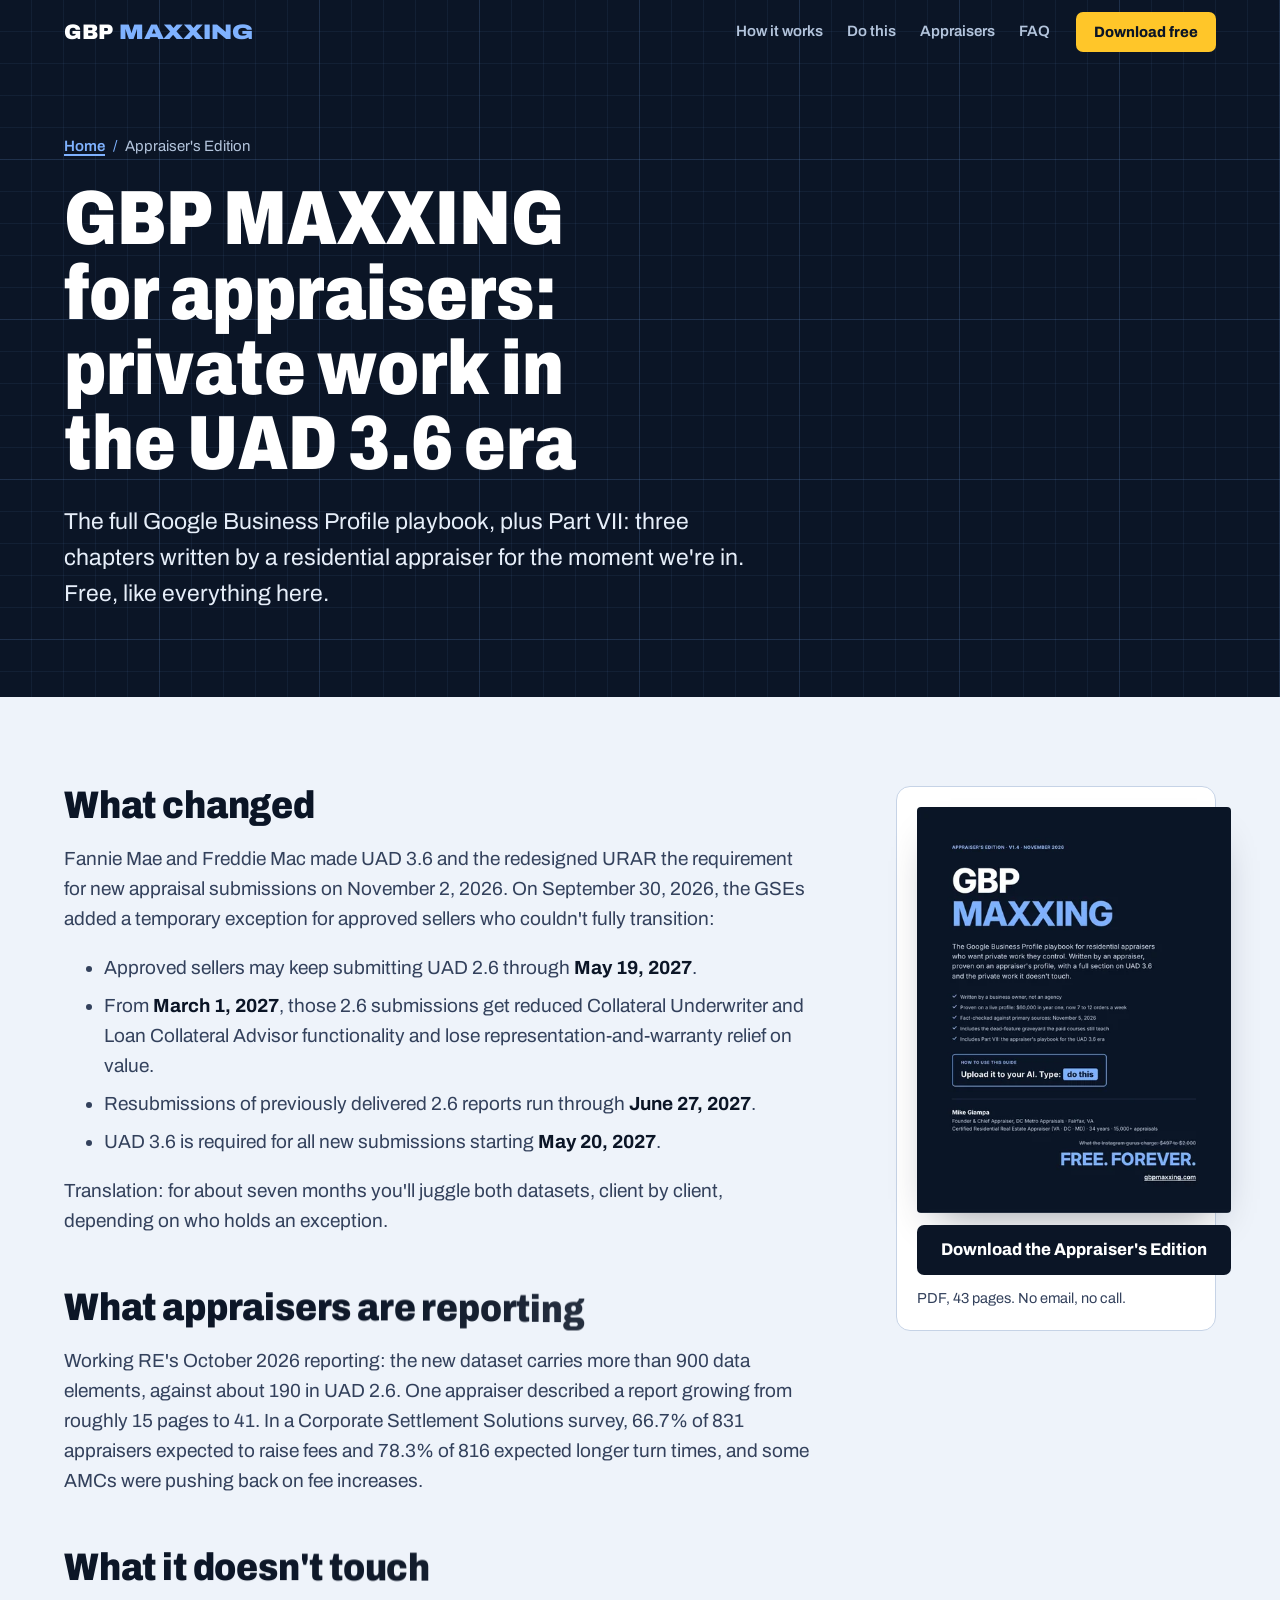
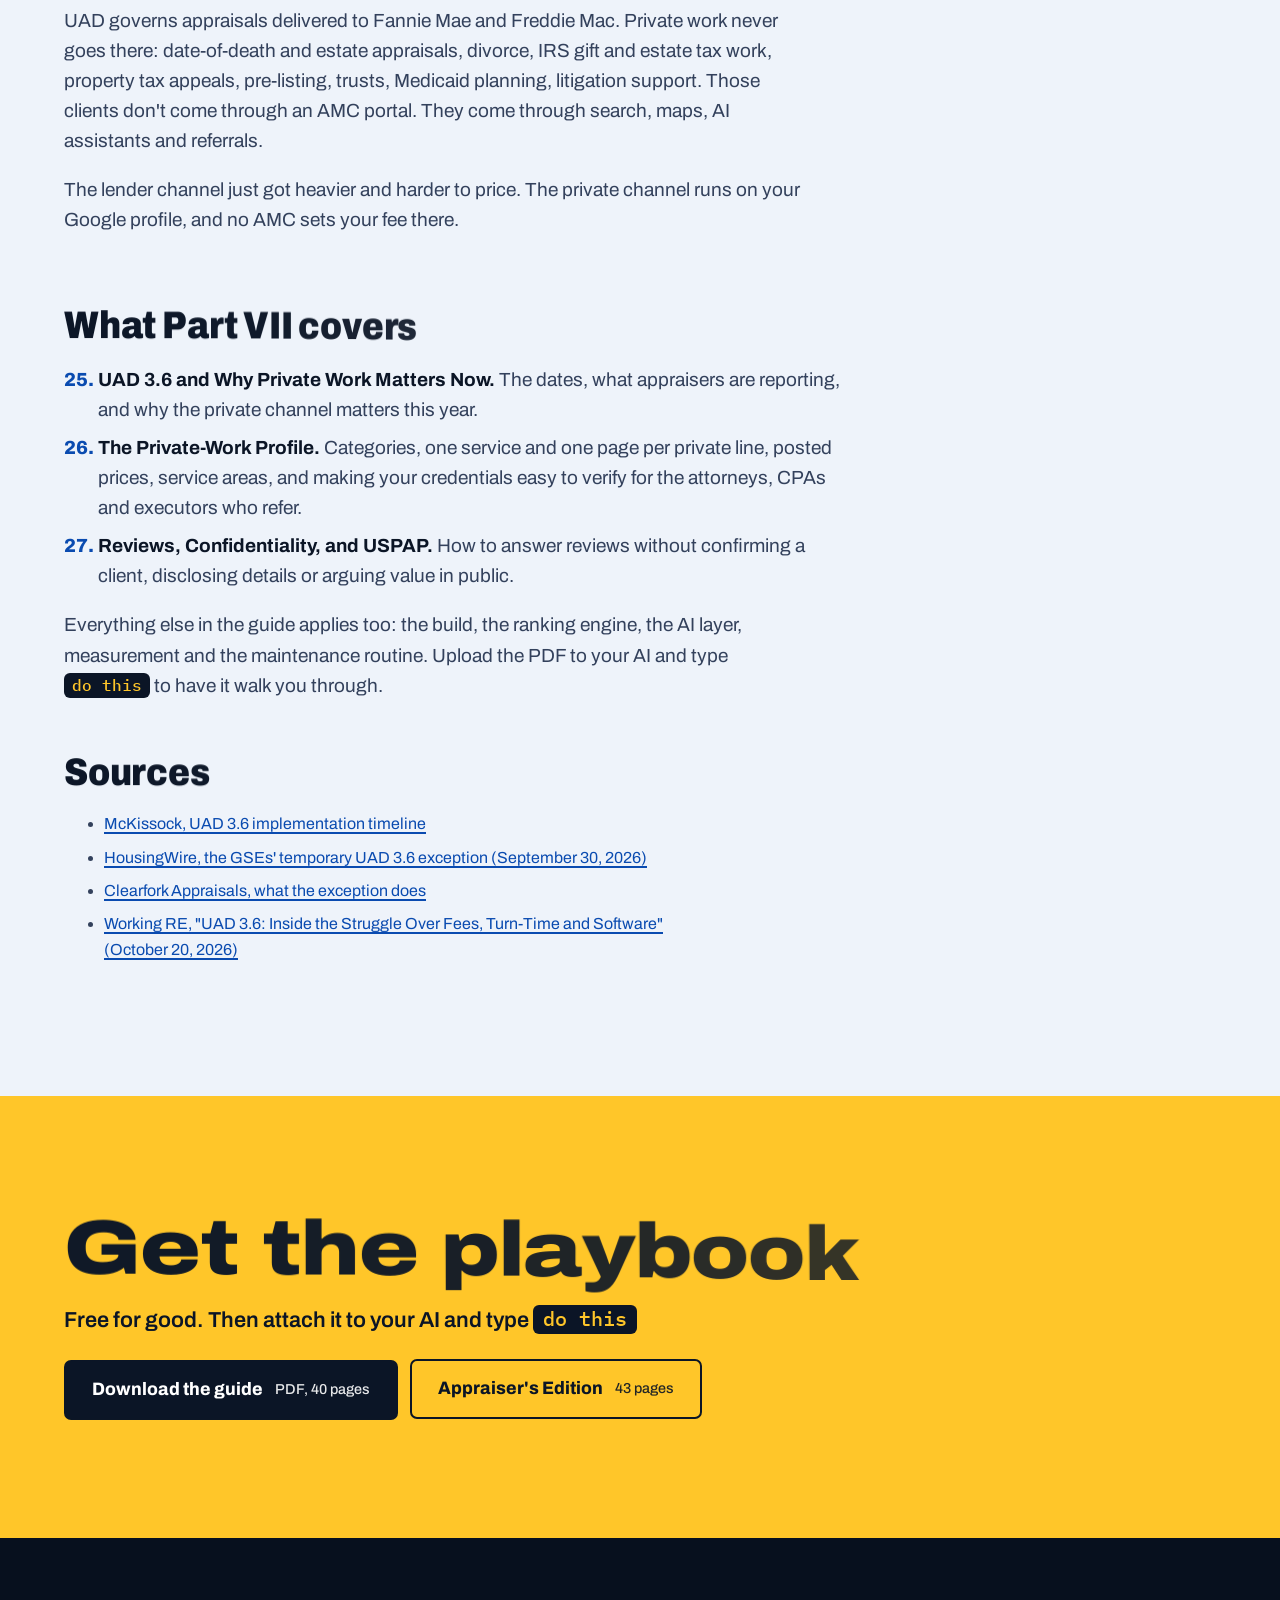
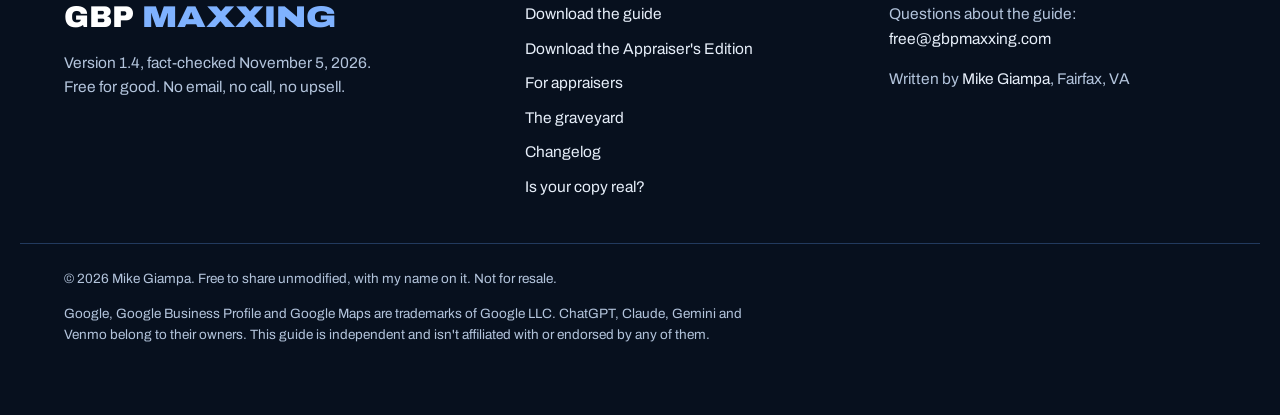
==== commit 1261b87a: "Hero framing for tall screens, softer beam, heading spacing Co-Authored-By: Claude Opus 5.5 <noreply" ====
--- a/appraisers/index.html
+++ b/appraisers/index.html
@@ -37,7 +37,7 @@
 <a class="skip" href="#main">Skip to content</a>
 <header class="site-head" data-head>
   <div class="head-in">
-    <a class="mark" href="/" aria-label="GBP MAXXING home"><span class="mark-g">GBP</span><span class="mark-m">MAXXING</span></a>
+    <a class="mark" href="/" aria-label="GBP MAXXING home"><span class="mark-g">GBP</span> <span class="mark-m">MAXXING</span></a>
     <nav class="head-nav" aria-label="Main">
       <a href="/#how">How it works</a>
       <a href="/#do-this">Do this</a>
@@ -111,7 +111,7 @@
 <footer class="site-foot">
   <div class="wrap foot-grid">
     <div class="foot-mark">
-      <a class="mark mark-lg" href="/" aria-label="GBP MAXXING home"><span class="mark-g">GBP</span><span class="mark-m">MAXXING</span></a>
+      <a class="mark mark-lg" href="/" aria-label="GBP MAXXING home"><span class="mark-g">GBP</span> <span class="mark-m">MAXXING</span></a>
       <p>Version 1.4, fact-checked November 5, 2026.<br>Free for good. No email, no call, no upsell.</p>
     </div>
     <nav class="foot-nav" aria-label="Footer">
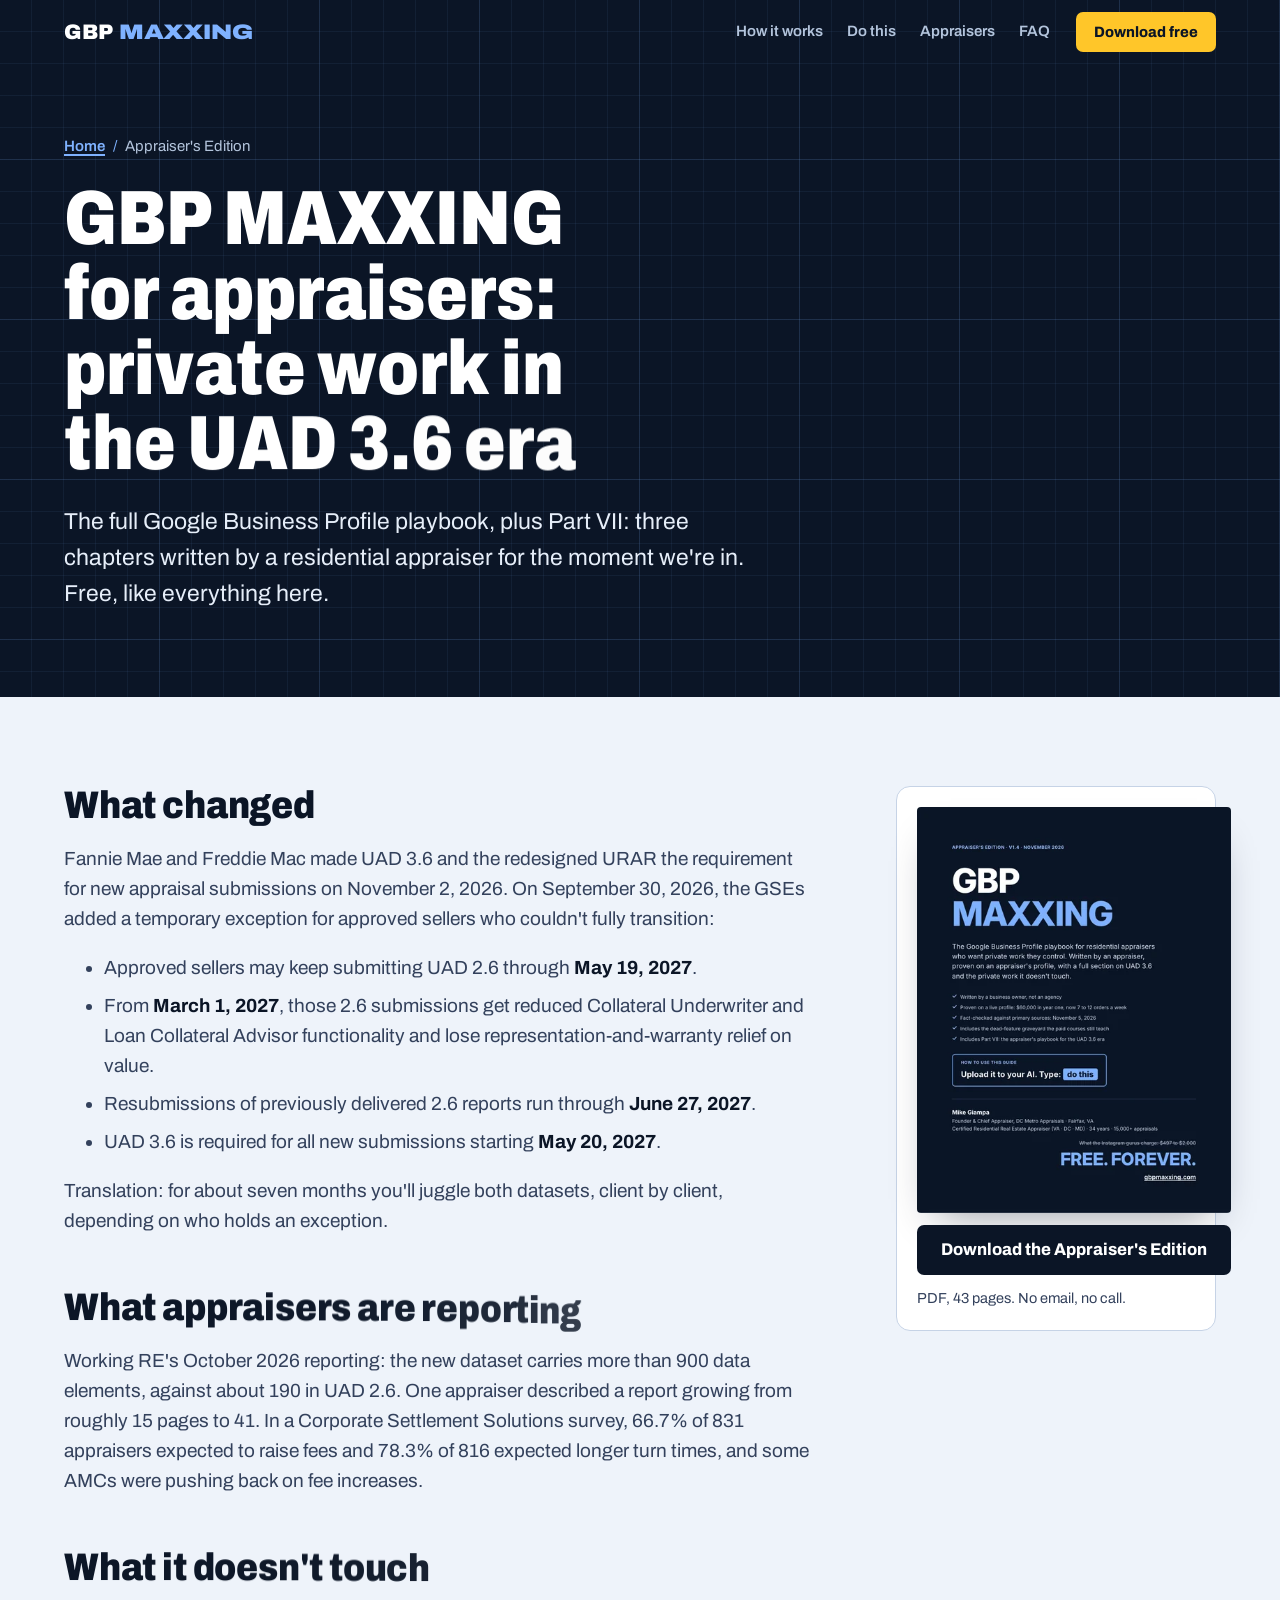
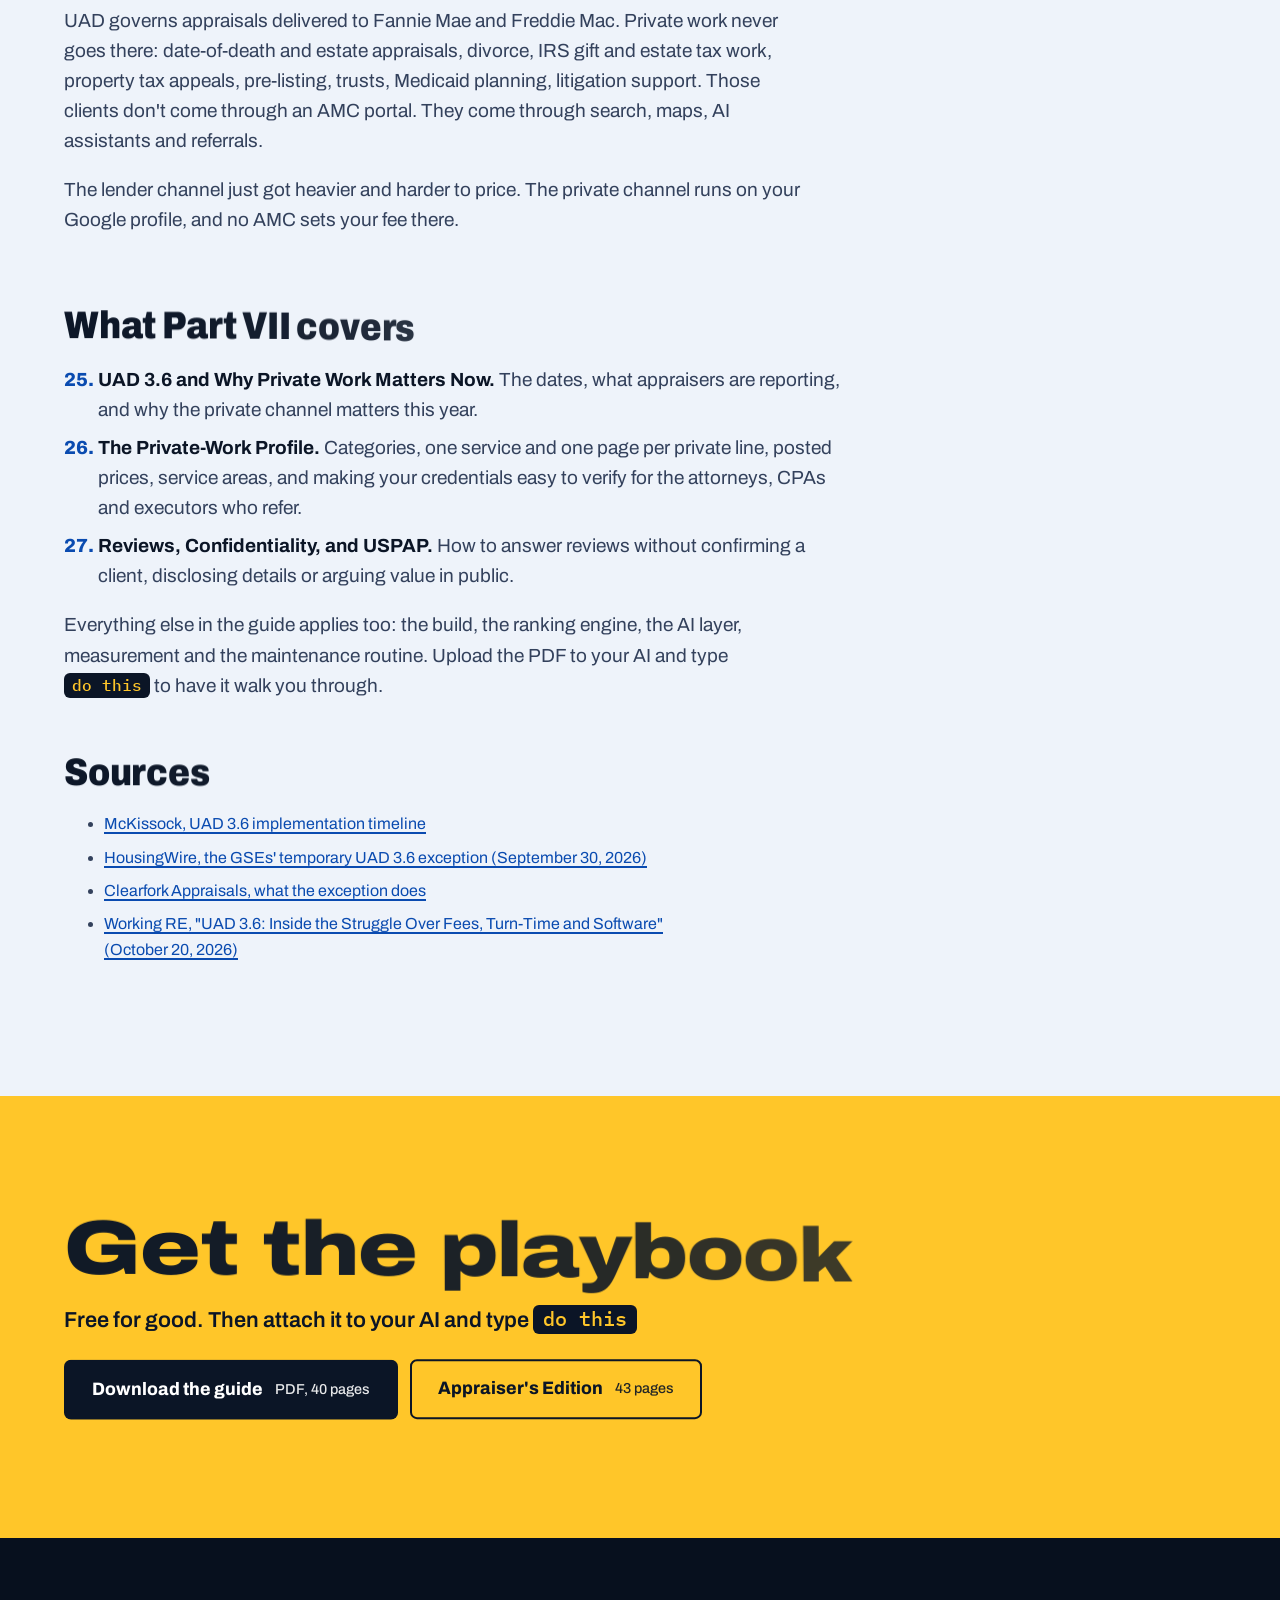
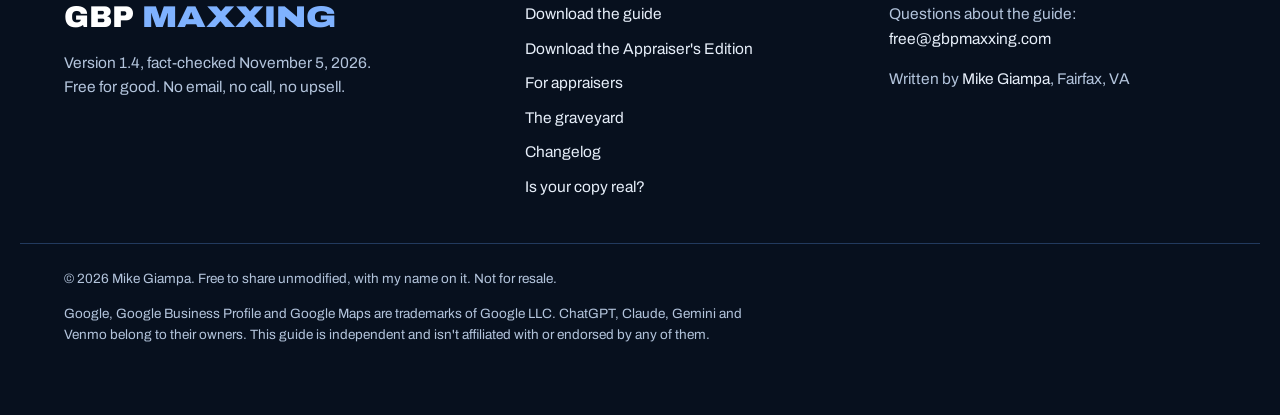
==== commit 4cf3821e: "Bump asset version so browsers fetch the new scripts Co-Authored-By: Claude Opus 5.5 <noreply@anthro" ====
--- a/appraisers/index.html
+++ b/appraisers/index.html
@@ -29,7 +29,7 @@
 <link rel="apple-touch-icon" href="/assets/img/apple-touch-icon.png">
 <link rel="manifest" href="/site.webmanifest">
 <link rel="preload" href="/assets/fonts/archivo-latin-wdth-normal.woff2" as="font" type="font/woff2" crossorigin>
-<link rel="stylesheet" href="/assets/css/site.css?v=20261105c">
+<link rel="stylesheet" href="/assets/css/site.css?v=20261105d">
 <script type="application/ld+json">{"@context":"https://schema.org","@graph":[{"@type":"WebSite","@id":"https://gbpmaxxing.com/#website","url":"https://gbpmaxxing.com/","name":"GBP MAXXING","description":"The free Google Business Profile playbook.","inLanguage":"en-US","publisher":{"@id":"https://gbpmaxxing.com/#mike"}},{"@type":"Person","@id":"https://gbpmaxxing.com/#mike","name":"Mike Giampa","jobTitle":"Founder and Chief Appraiser","description":"Certified residential real estate appraiser in Virginia, Washington DC and Maryland. 34 years in the business, more than 15,000 appraisals.","worksFor":{"@type":"Organization","name":"DC Metro Appraisals","url":"https://dcmetroappraisals.com/"},"address":{"@type":"PostalAddress","addressLocality":"Fairfax","addressRegion":"VA","addressCountry":"US"},"image":"https://gbpmaxxing.com/assets/img/mike-giampa-960.jpg","url":"https://gbpmaxxing.com/#about","sameAs":["https://www.linkedin.com/in/mike-giampa-appraiser/"],"knowsAbout":["Google Business Profile","Local search","AI search","Residential real estate appraisal"]},{"@type":"WebPage","@id":"https://gbpmaxxing.com/appraisers/#webpage","url":"https://gbpmaxxing.com/appraisers/","name":"GBP MAXXING Appraiser's Edition: Private Work in the UAD 3.6 Era","description":"The free Google Business Profile playbook for residential appraisers, with Part VII on UAD 3.6, private work, and review replies that respect USPAP confidentiality.","isPartOf":{"@id":"https://gbpmaxxing.com/#website"},"inLanguage":"en-US","dateModified":"2026-11-05","author":{"@id":"https://gbpmaxxing.com/#mike"},"primaryImageOfPage":{"@type":"ImageObject","url":"https://gbpmaxxing.com/assets/img/og-appraisers.png","width":1200,"height":630},"breadcrumb":{"@id":"https://gbpmaxxing.com/appraisers/#breadcrumb"},"about":{"@id":"https://gbpmaxxing.com/appraisers/#guide"}},{"@type":"BreadcrumbList","@id":"https://gbpmaxxing.com/appraisers/#breadcrumb","itemListElement":[{"@type":"ListItem","position":1,"name":"Home","item":"https://gbpmaxxing.com/"},{"@type":"ListItem","position":2,"name":"Appraiser's Edition","item":"https://gbpmaxxing.com/appraisers/"}]},{"@type":"Book","@id":"https://gbpmaxxing.com/appraisers/#guide","name":"GBP MAXXING: Appraiser's Edition","author":{"@id":"https://gbpmaxxing.com/#mike"},"publisher":{"@id":"https://gbpmaxxing.com/#mike"},"bookFormat":"https://schema.org/EBook","inLanguage":"en-US","isAccessibleForFree":true,"version":"1.4","datePublished":"2026-11-05","dateModified":"2026-11-05","numberOfPages":43,"url":"https://gbpmaxxing.com/appraisers/","image":"https://gbpmaxxing.com/assets/img/cover-appr.jpg","copyrightHolder":{"@id":"https://gbpmaxxing.com/#mike"},"copyrightYear":2026,"offers":{"@type":"Offer","price":"0","priceCurrency":"USD","availability":"https://schema.org/InStock","url":"https://gbpmaxxing.com/downloads/GBP-MAXXING-v1.4-Appraisers-Edition.pdf"},"encoding":{"@type":"MediaObject","contentUrl":"https://gbpmaxxing.com/downloads/GBP-MAXXING-v1.4-Appraisers-Edition.pdf","encodingFormat":"application/pdf"},"about":["Google Business Profile","Residential real estate appraisal","UAD 3.6"]}]}</script>
 <script>document.documentElement.classList.add('js');</script>
 </head>
@@ -135,6 +135,6 @@
 <div class="dock" data-dock aria-hidden="true">
   <a class="btn btn-primary" href="/downloads/GBP-MAXXING-v1.4.pdf" download data-dl="lsb-dock" tabindex="-1">Get the free guide</a>
 </div>
-<script type="module" src="/assets/js/app.js?v=20261105c"></script>
+<script type="module" src="/assets/js/app.js?v=20261105d"></script>
 </body>
 </html>
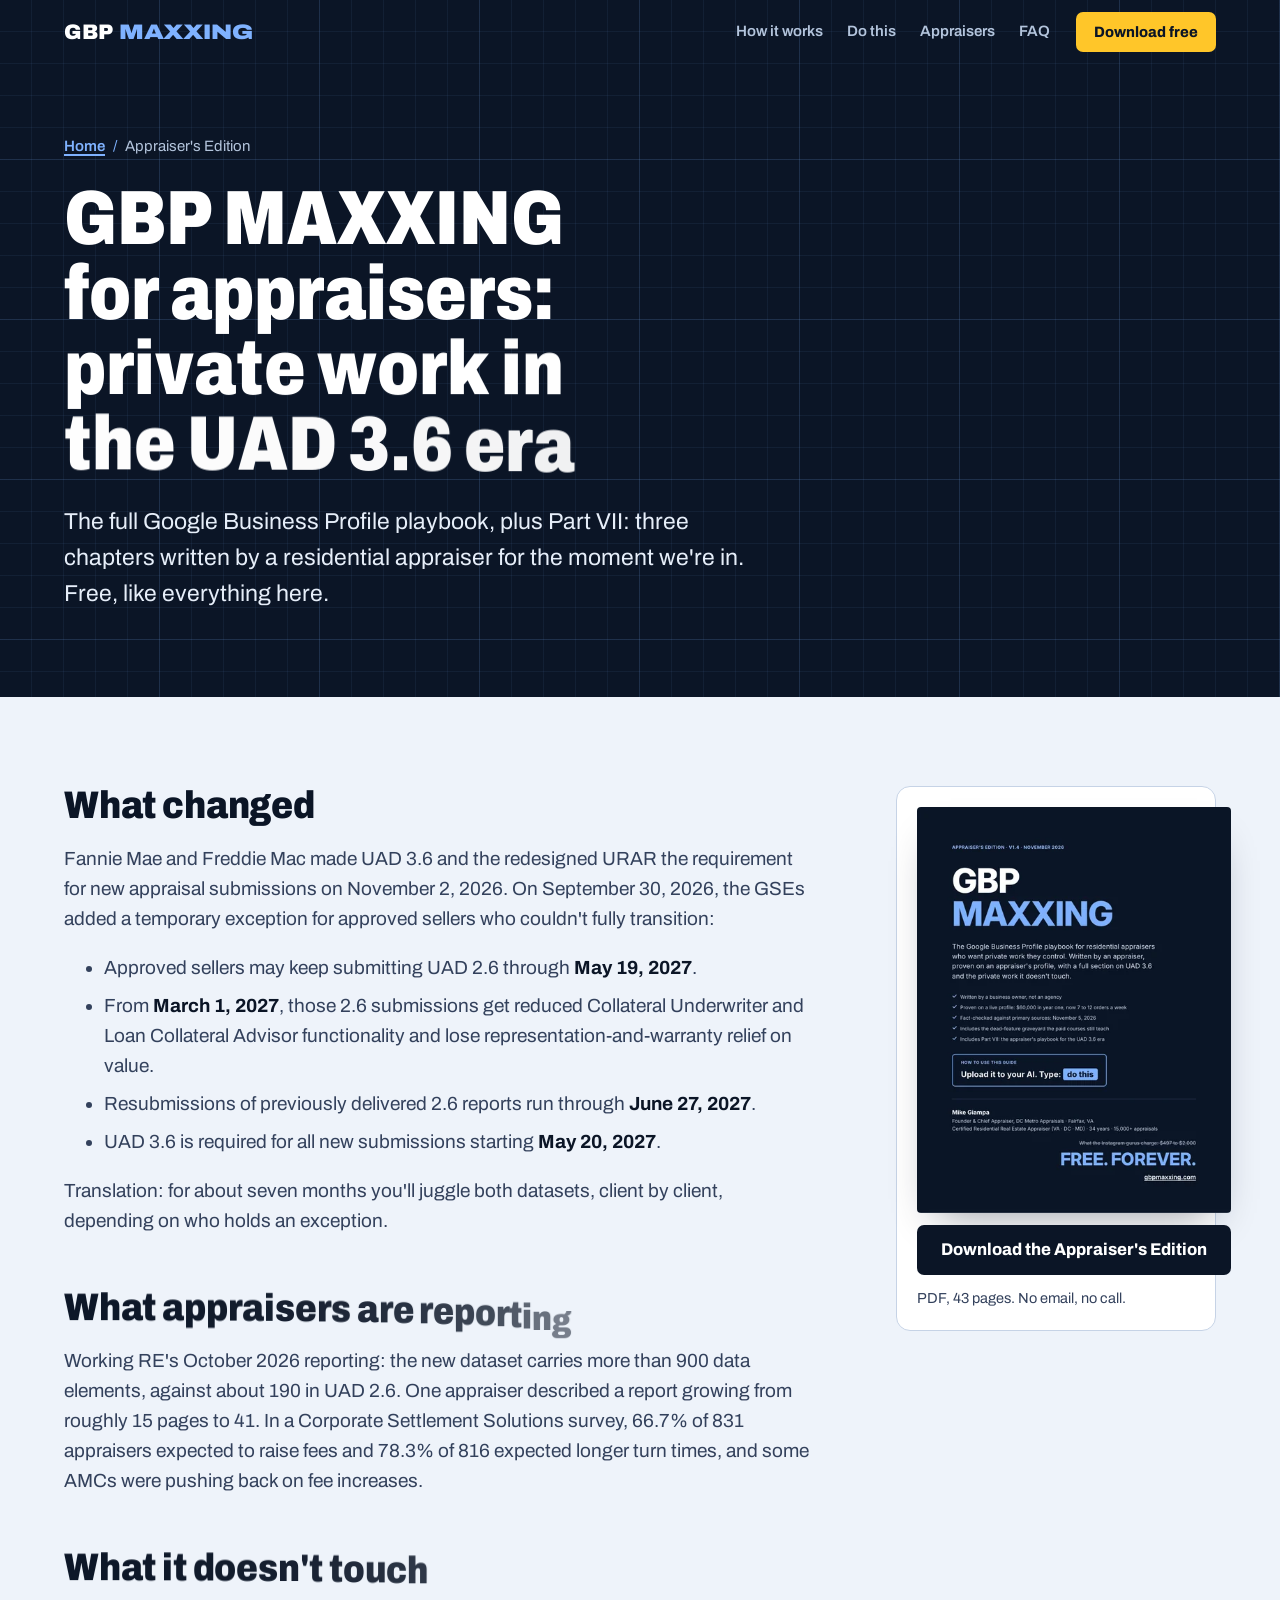
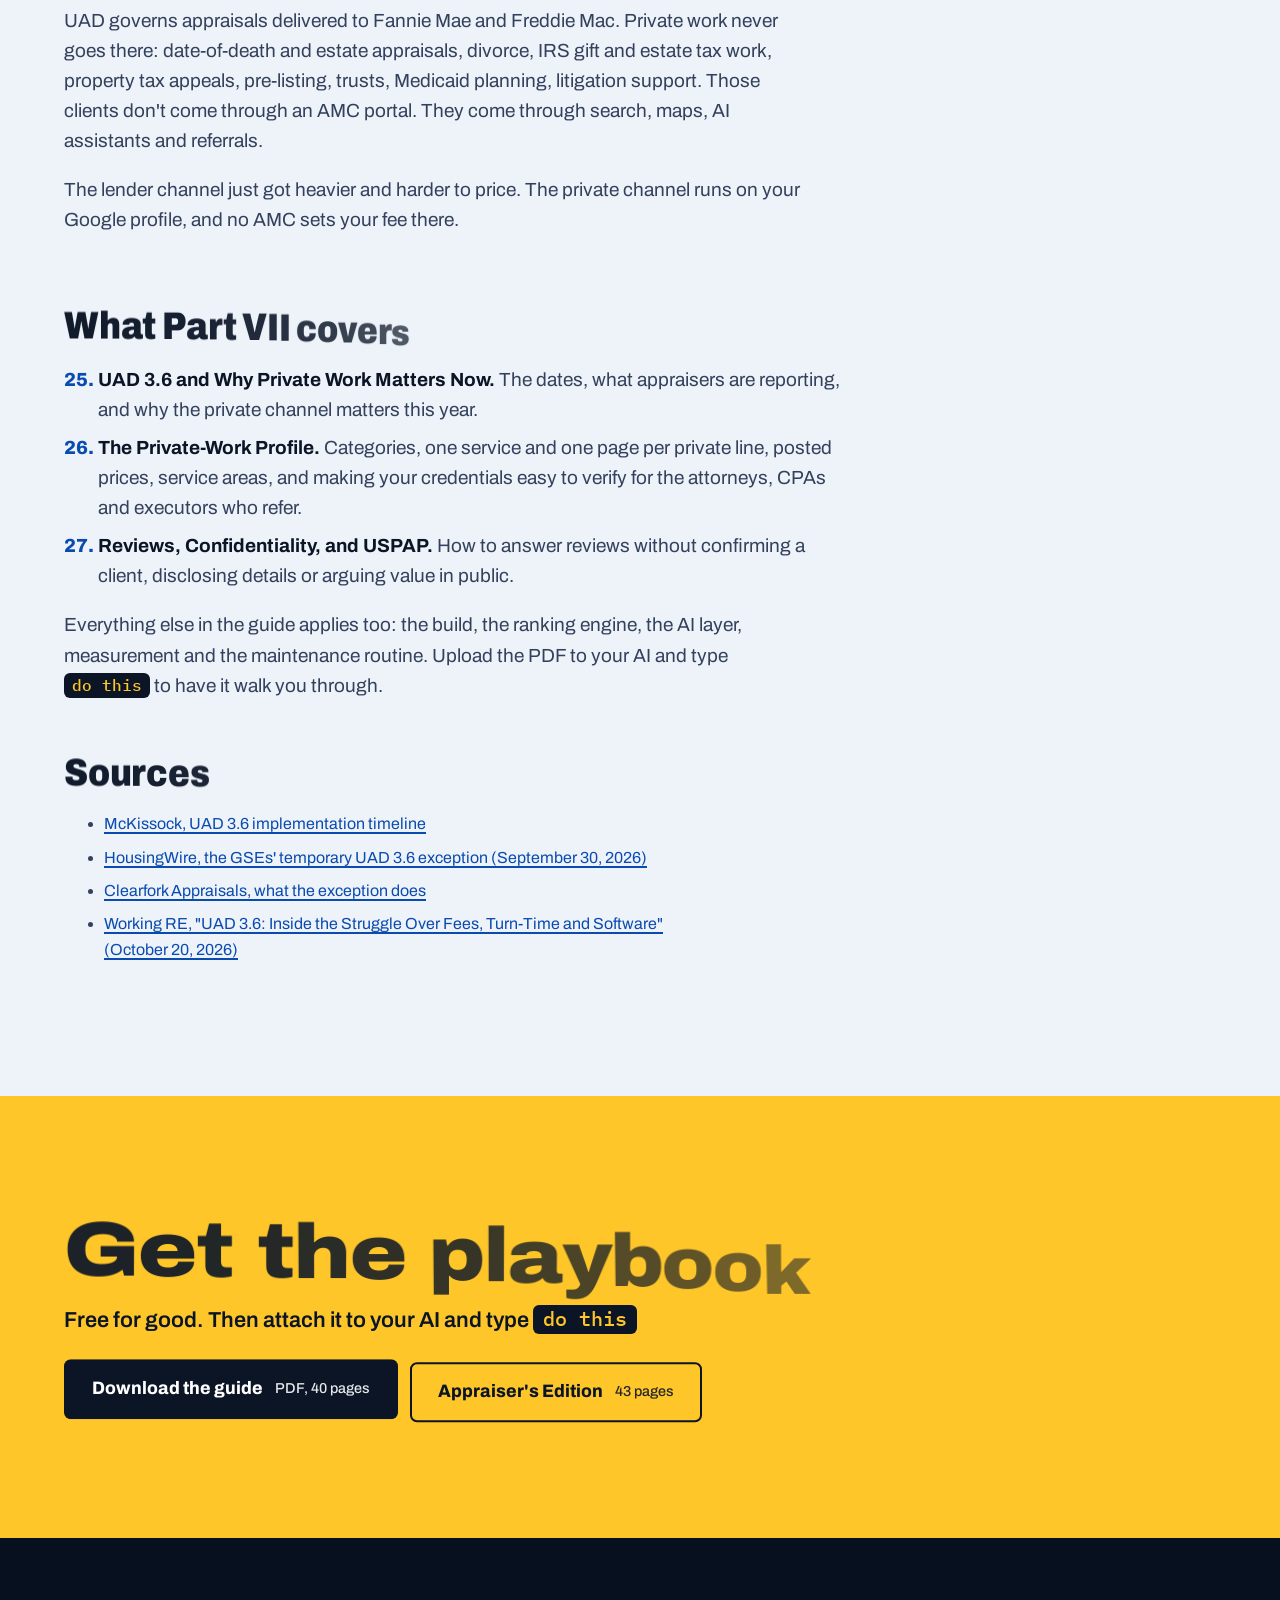
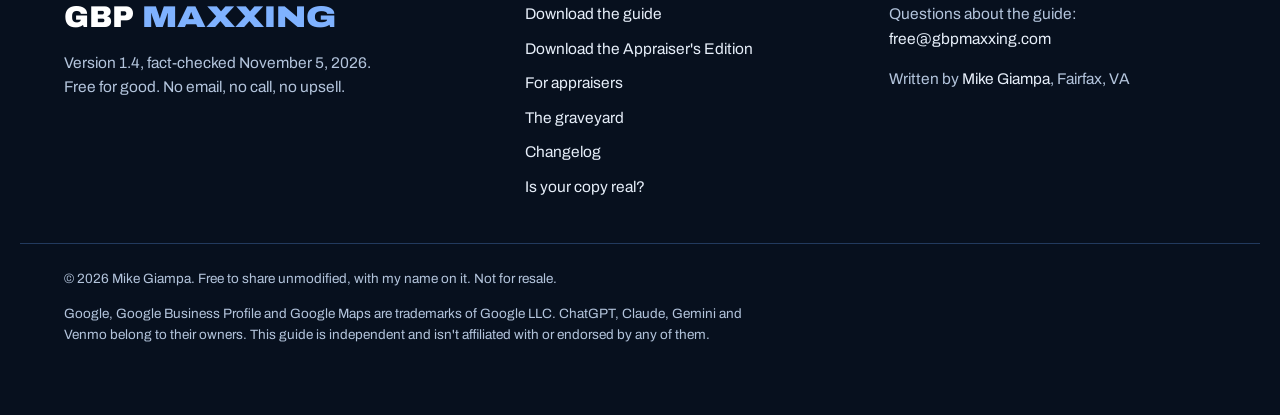
==== commit ab86eaa1: "Skip the hero intro when the page opens in a background tab Co-Authored-By: Claude Opus 5.5 <noreply" ====
--- a/appraisers/index.html
+++ b/appraisers/index.html
@@ -29,7 +29,7 @@
 <link rel="apple-touch-icon" href="/assets/img/apple-touch-icon.png">
 <link rel="manifest" href="/site.webmanifest">
 <link rel="preload" href="/assets/fonts/archivo-latin-wdth-normal.woff2" as="font" type="font/woff2" crossorigin>
-<link rel="stylesheet" href="/assets/css/site.css?v=20261105d">
+<link rel="stylesheet" href="/assets/css/site.css?v=20261105e">
 <script type="application/ld+json">{"@context":"https://schema.org","@graph":[{"@type":"WebSite","@id":"https://gbpmaxxing.com/#website","url":"https://gbpmaxxing.com/","name":"GBP MAXXING","description":"The free Google Business Profile playbook.","inLanguage":"en-US","publisher":{"@id":"https://gbpmaxxing.com/#mike"}},{"@type":"Person","@id":"https://gbpmaxxing.com/#mike","name":"Mike Giampa","jobTitle":"Founder and Chief Appraiser","description":"Certified residential real estate appraiser in Virginia, Washington DC and Maryland. 34 years in the business, more than 15,000 appraisals.","worksFor":{"@type":"Organization","name":"DC Metro Appraisals","url":"https://dcmetroappraisals.com/"},"address":{"@type":"PostalAddress","addressLocality":"Fairfax","addressRegion":"VA","addressCountry":"US"},"image":"https://gbpmaxxing.com/assets/img/mike-giampa-960.jpg","url":"https://gbpmaxxing.com/#about","sameAs":["https://www.linkedin.com/in/mike-giampa-appraiser/"],"knowsAbout":["Google Business Profile","Local search","AI search","Residential real estate appraisal"]},{"@type":"WebPage","@id":"https://gbpmaxxing.com/appraisers/#webpage","url":"https://gbpmaxxing.com/appraisers/","name":"GBP MAXXING Appraiser's Edition: Private Work in the UAD 3.6 Era","description":"The free Google Business Profile playbook for residential appraisers, with Part VII on UAD 3.6, private work, and review replies that respect USPAP confidentiality.","isPartOf":{"@id":"https://gbpmaxxing.com/#website"},"inLanguage":"en-US","dateModified":"2026-11-05","author":{"@id":"https://gbpmaxxing.com/#mike"},"primaryImageOfPage":{"@type":"ImageObject","url":"https://gbpmaxxing.com/assets/img/og-appraisers.png","width":1200,"height":630},"breadcrumb":{"@id":"https://gbpmaxxing.com/appraisers/#breadcrumb"},"about":{"@id":"https://gbpmaxxing.com/appraisers/#guide"}},{"@type":"BreadcrumbList","@id":"https://gbpmaxxing.com/appraisers/#breadcrumb","itemListElement":[{"@type":"ListItem","position":1,"name":"Home","item":"https://gbpmaxxing.com/"},{"@type":"ListItem","position":2,"name":"Appraiser's Edition","item":"https://gbpmaxxing.com/appraisers/"}]},{"@type":"Book","@id":"https://gbpmaxxing.com/appraisers/#guide","name":"GBP MAXXING: Appraiser's Edition","author":{"@id":"https://gbpmaxxing.com/#mike"},"publisher":{"@id":"https://gbpmaxxing.com/#mike"},"bookFormat":"https://schema.org/EBook","inLanguage":"en-US","isAccessibleForFree":true,"version":"1.4","datePublished":"2026-11-05","dateModified":"2026-11-05","numberOfPages":43,"url":"https://gbpmaxxing.com/appraisers/","image":"https://gbpmaxxing.com/assets/img/cover-appr.jpg","copyrightHolder":{"@id":"https://gbpmaxxing.com/#mike"},"copyrightYear":2026,"offers":{"@type":"Offer","price":"0","priceCurrency":"USD","availability":"https://schema.org/InStock","url":"https://gbpmaxxing.com/downloads/GBP-MAXXING-v1.4-Appraisers-Edition.pdf"},"encoding":{"@type":"MediaObject","contentUrl":"https://gbpmaxxing.com/downloads/GBP-MAXXING-v1.4-Appraisers-Edition.pdf","encodingFormat":"application/pdf"},"about":["Google Business Profile","Residential real estate appraisal","UAD 3.6"]}]}</script>
 <script>document.documentElement.classList.add('js');</script>
 </head>
@@ -135,6 +135,6 @@
 <div class="dock" data-dock aria-hidden="true">
   <a class="btn btn-primary" href="/downloads/GBP-MAXXING-v1.4.pdf" download data-dl="lsb-dock" tabindex="-1">Get the free guide</a>
 </div>
-<script type="module" src="/assets/js/app.js?v=20261105d"></script>
+<script type="module" src="/assets/js/app.js?v=20261105e"></script>
 </body>
 </html>
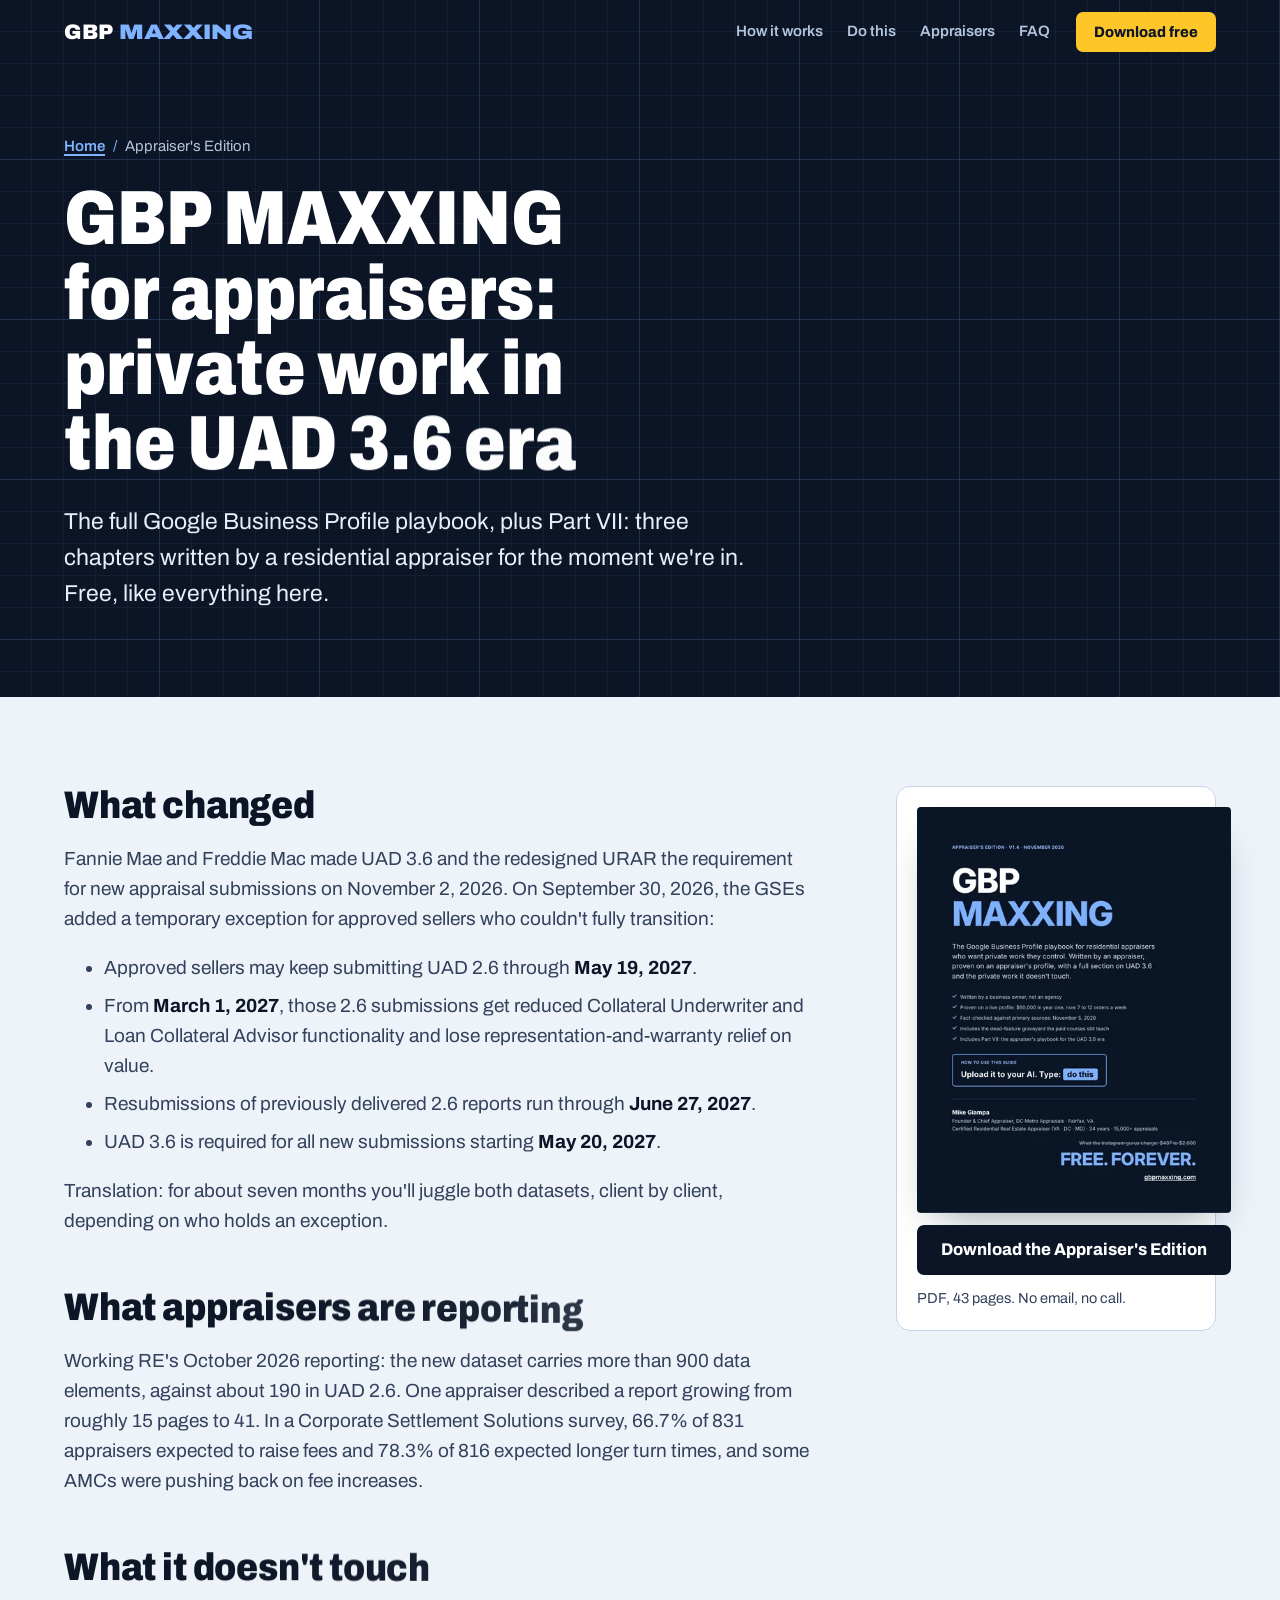
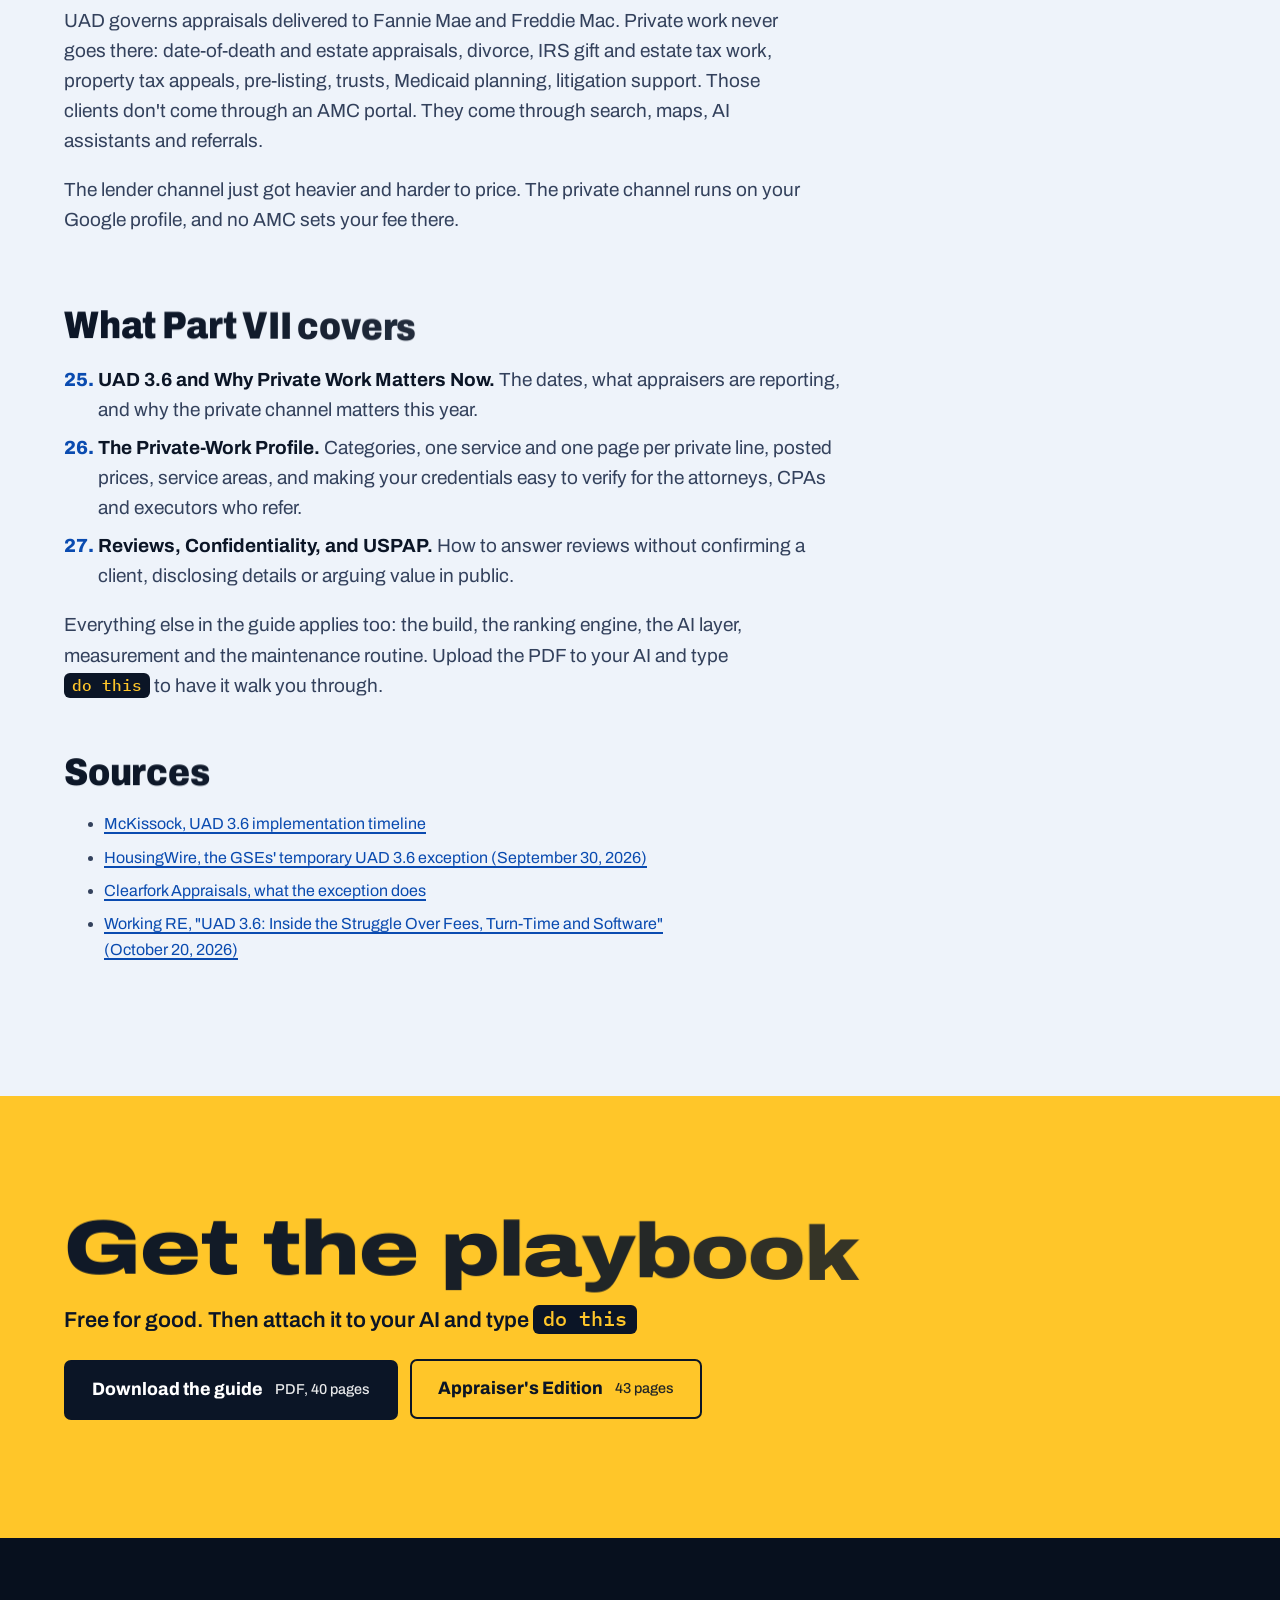
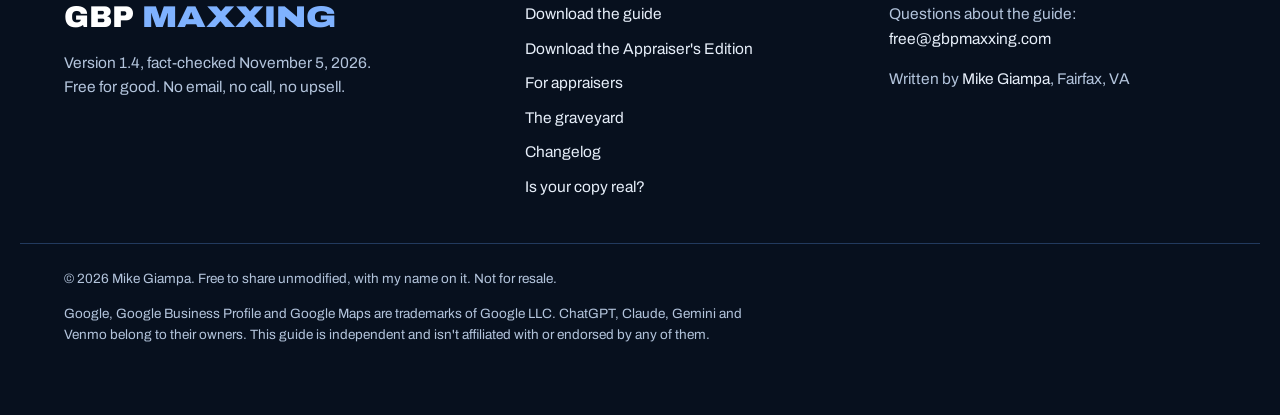
==== commit d4db4a99: "Site name alternates in WebSite schema, IndexNow key Co-Authored-By: Claude Opus 5.5 <noreply@anthro" ====
--- a/appraisers/index.html
+++ b/appraisers/index.html
@@ -30,7 +30,7 @@
 <link rel="manifest" href="/site.webmanifest">
 <link rel="preload" href="/assets/fonts/archivo-latin-wdth-normal.woff2" as="font" type="font/woff2" crossorigin>
 <link rel="stylesheet" href="/assets/css/site.css?v=20261105e">
-<script type="application/ld+json">{"@context":"https://schema.org","@graph":[{"@type":"WebSite","@id":"https://gbpmaxxing.com/#website","url":"https://gbpmaxxing.com/","name":"GBP MAXXING","description":"The free Google Business Profile playbook.","inLanguage":"en-US","publisher":{"@id":"https://gbpmaxxing.com/#mike"}},{"@type":"Person","@id":"https://gbpmaxxing.com/#mike","name":"Mike Giampa","jobTitle":"Founder and Chief Appraiser","description":"Certified residential real estate appraiser in Virginia, Washington DC and Maryland. 34 years in the business, more than 15,000 appraisals.","worksFor":{"@type":"Organization","name":"DC Metro Appraisals","url":"https://dcmetroappraisals.com/"},"address":{"@type":"PostalAddress","addressLocality":"Fairfax","addressRegion":"VA","addressCountry":"US"},"image":"https://gbpmaxxing.com/assets/img/mike-giampa-960.jpg","url":"https://gbpmaxxing.com/#about","sameAs":["https://www.linkedin.com/in/mike-giampa-appraiser/"],"knowsAbout":["Google Business Profile","Local search","AI search","Residential real estate appraisal"]},{"@type":"WebPage","@id":"https://gbpmaxxing.com/appraisers/#webpage","url":"https://gbpmaxxing.com/appraisers/","name":"GBP MAXXING Appraiser's Edition: Private Work in the UAD 3.6 Era","description":"The free Google Business Profile playbook for residential appraisers, with Part VII on UAD 3.6, private work, and review replies that respect USPAP confidentiality.","isPartOf":{"@id":"https://gbpmaxxing.com/#website"},"inLanguage":"en-US","dateModified":"2026-11-05","author":{"@id":"https://gbpmaxxing.com/#mike"},"primaryImageOfPage":{"@type":"ImageObject","url":"https://gbpmaxxing.com/assets/img/og-appraisers.png","width":1200,"height":630},"breadcrumb":{"@id":"https://gbpmaxxing.com/appraisers/#breadcrumb"},"about":{"@id":"https://gbpmaxxing.com/appraisers/#guide"}},{"@type":"BreadcrumbList","@id":"https://gbpmaxxing.com/appraisers/#breadcrumb","itemListElement":[{"@type":"ListItem","position":1,"name":"Home","item":"https://gbpmaxxing.com/"},{"@type":"ListItem","position":2,"name":"Appraiser's Edition","item":"https://gbpmaxxing.com/appraisers/"}]},{"@type":"Book","@id":"https://gbpmaxxing.com/appraisers/#guide","name":"GBP MAXXING: Appraiser's Edition","author":{"@id":"https://gbpmaxxing.com/#mike"},"publisher":{"@id":"https://gbpmaxxing.com/#mike"},"bookFormat":"https://schema.org/EBook","inLanguage":"en-US","isAccessibleForFree":true,"version":"1.4","datePublished":"2026-11-05","dateModified":"2026-11-05","numberOfPages":43,"url":"https://gbpmaxxing.com/appraisers/","image":"https://gbpmaxxing.com/assets/img/cover-appr.jpg","copyrightHolder":{"@id":"https://gbpmaxxing.com/#mike"},"copyrightYear":2026,"offers":{"@type":"Offer","price":"0","priceCurrency":"USD","availability":"https://schema.org/InStock","url":"https://gbpmaxxing.com/downloads/GBP-MAXXING-v1.4-Appraisers-Edition.pdf"},"encoding":{"@type":"MediaObject","contentUrl":"https://gbpmaxxing.com/downloads/GBP-MAXXING-v1.4-Appraisers-Edition.pdf","encodingFormat":"application/pdf"},"about":["Google Business Profile","Residential real estate appraisal","UAD 3.6"]}]}</script>
+<script type="application/ld+json">{"@context":"https://schema.org","@graph":[{"@type":"WebSite","@id":"https://gbpmaxxing.com/#website","url":"https://gbpmaxxing.com/","name":"GBP MAXXING","alternateName":["GBPMAXXING","gbpmaxxing.com","GBP MAXXING Playbook"],"description":"The free Google Business Profile playbook.","inLanguage":"en-US","publisher":{"@id":"https://gbpmaxxing.com/#mike"}},{"@type":"Person","@id":"https://gbpmaxxing.com/#mike","name":"Mike Giampa","jobTitle":"Founder and Chief Appraiser","description":"Certified residential real estate appraiser in Virginia, Washington DC and Maryland. 34 years in the business, more than 15,000 appraisals.","worksFor":{"@type":"Organization","name":"DC Metro Appraisals","url":"https://dcmetroappraisals.com/"},"address":{"@type":"PostalAddress","addressLocality":"Fairfax","addressRegion":"VA","addressCountry":"US"},"image":"https://gbpmaxxing.com/assets/img/mike-giampa-960.jpg","url":"https://gbpmaxxing.com/#about","sameAs":["https://www.linkedin.com/in/mike-giampa-appraiser/"],"knowsAbout":["Google Business Profile","Local search","AI search","Residential real estate appraisal"]},{"@type":"WebPage","@id":"https://gbpmaxxing.com/appraisers/#webpage","url":"https://gbpmaxxing.com/appraisers/","name":"GBP MAXXING Appraiser's Edition: Private Work in the UAD 3.6 Era","description":"The free Google Business Profile playbook for residential appraisers, with Part VII on UAD 3.6, private work, and review replies that respect USPAP confidentiality.","isPartOf":{"@id":"https://gbpmaxxing.com/#website"},"inLanguage":"en-US","dateModified":"2026-11-05","author":{"@id":"https://gbpmaxxing.com/#mike"},"primaryImageOfPage":{"@type":"ImageObject","url":"https://gbpmaxxing.com/assets/img/og-appraisers.png","width":1200,"height":630},"breadcrumb":{"@id":"https://gbpmaxxing.com/appraisers/#breadcrumb"},"about":{"@id":"https://gbpmaxxing.com/appraisers/#guide"}},{"@type":"BreadcrumbList","@id":"https://gbpmaxxing.com/appraisers/#breadcrumb","itemListElement":[{"@type":"ListItem","position":1,"name":"Home","item":"https://gbpmaxxing.com/"},{"@type":"ListItem","position":2,"name":"Appraiser's Edition","item":"https://gbpmaxxing.com/appraisers/"}]},{"@type":"Book","@id":"https://gbpmaxxing.com/appraisers/#guide","name":"GBP MAXXING: Appraiser's Edition","author":{"@id":"https://gbpmaxxing.com/#mike"},"publisher":{"@id":"https://gbpmaxxing.com/#mike"},"bookFormat":"https://schema.org/EBook","inLanguage":"en-US","isAccessibleForFree":true,"version":"1.4","datePublished":"2026-11-05","dateModified":"2026-11-05","numberOfPages":43,"url":"https://gbpmaxxing.com/appraisers/","image":"https://gbpmaxxing.com/assets/img/cover-appr.jpg","copyrightHolder":{"@id":"https://gbpmaxxing.com/#mike"},"copyrightYear":2026,"offers":{"@type":"Offer","price":"0","priceCurrency":"USD","availability":"https://schema.org/InStock","url":"https://gbpmaxxing.com/downloads/GBP-MAXXING-v1.4-Appraisers-Edition.pdf"},"encoding":{"@type":"MediaObject","contentUrl":"https://gbpmaxxing.com/downloads/GBP-MAXXING-v1.4-Appraisers-Edition.pdf","encodingFormat":"application/pdf"},"about":["Google Business Profile","Residential real estate appraisal","UAD 3.6"]}]}</script>
 <script>document.documentElement.classList.add('js');</script>
 </head>
 <body class="page-appraisers">
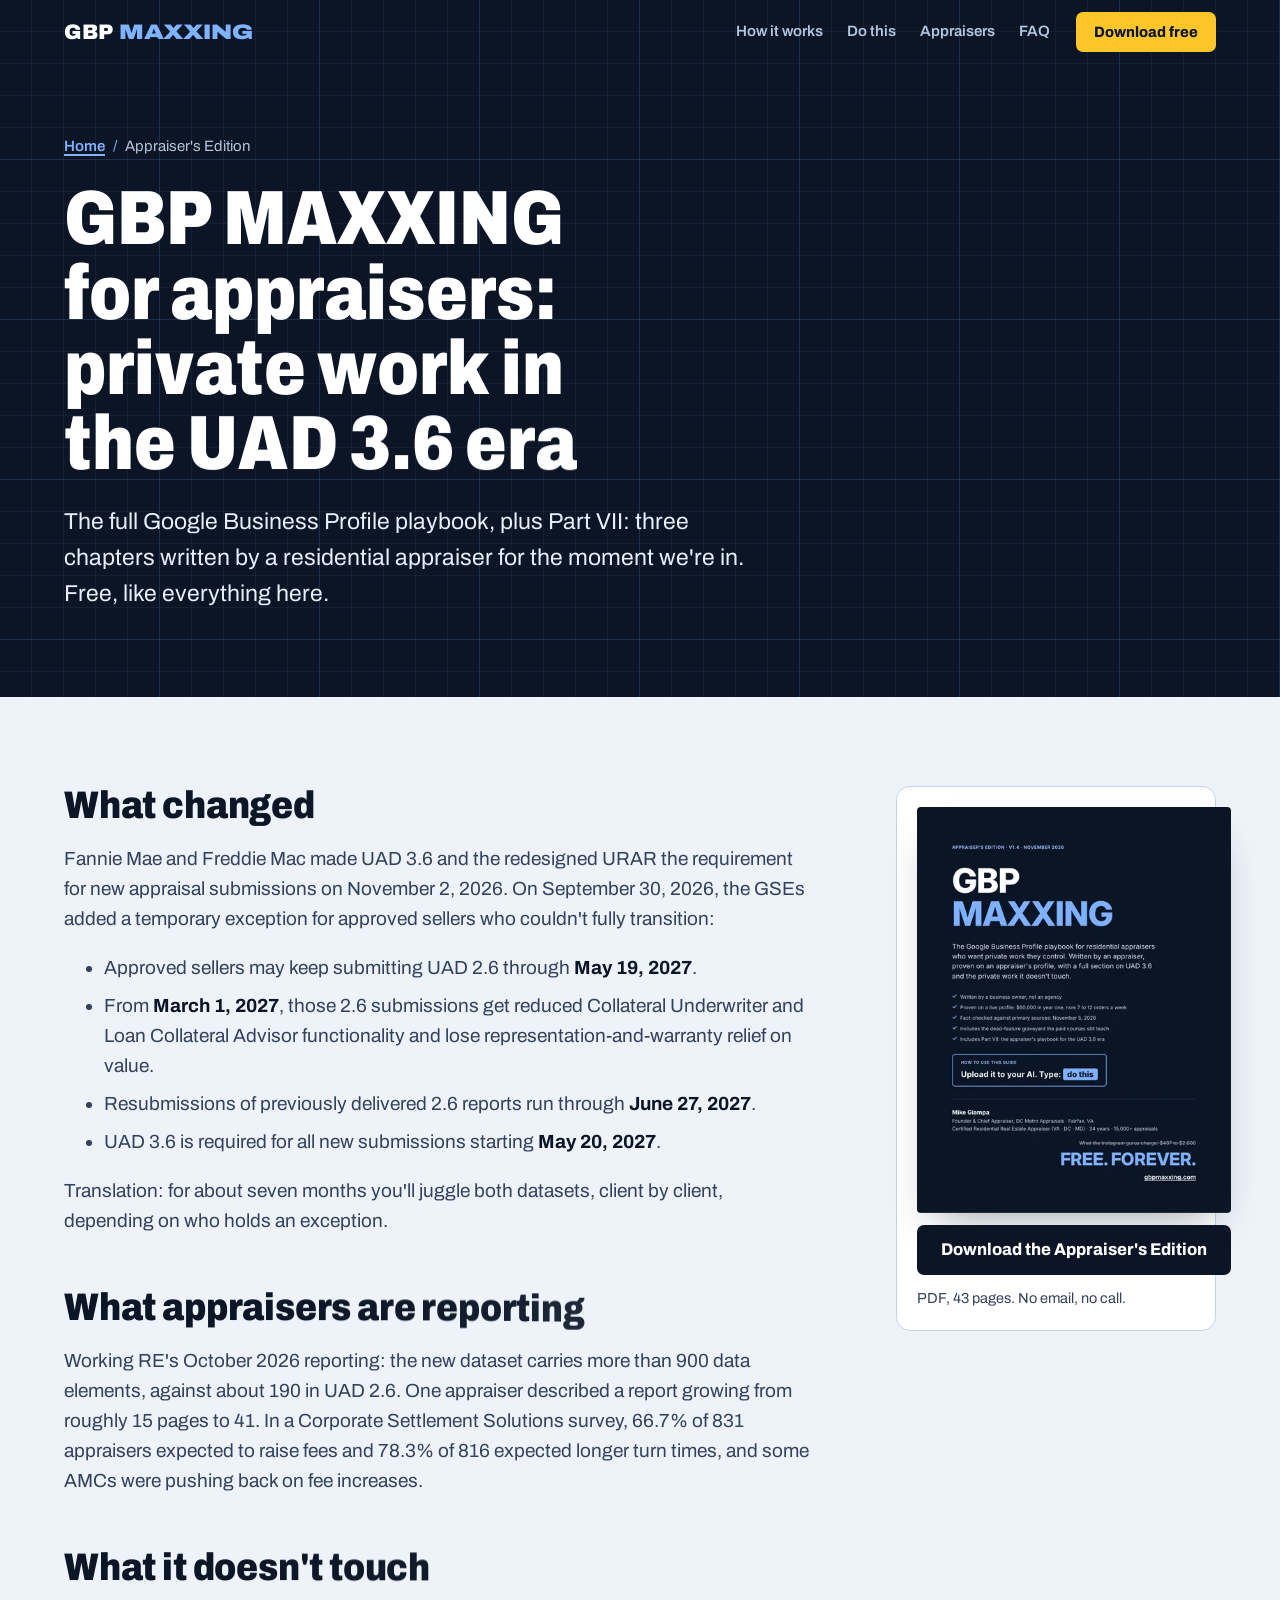
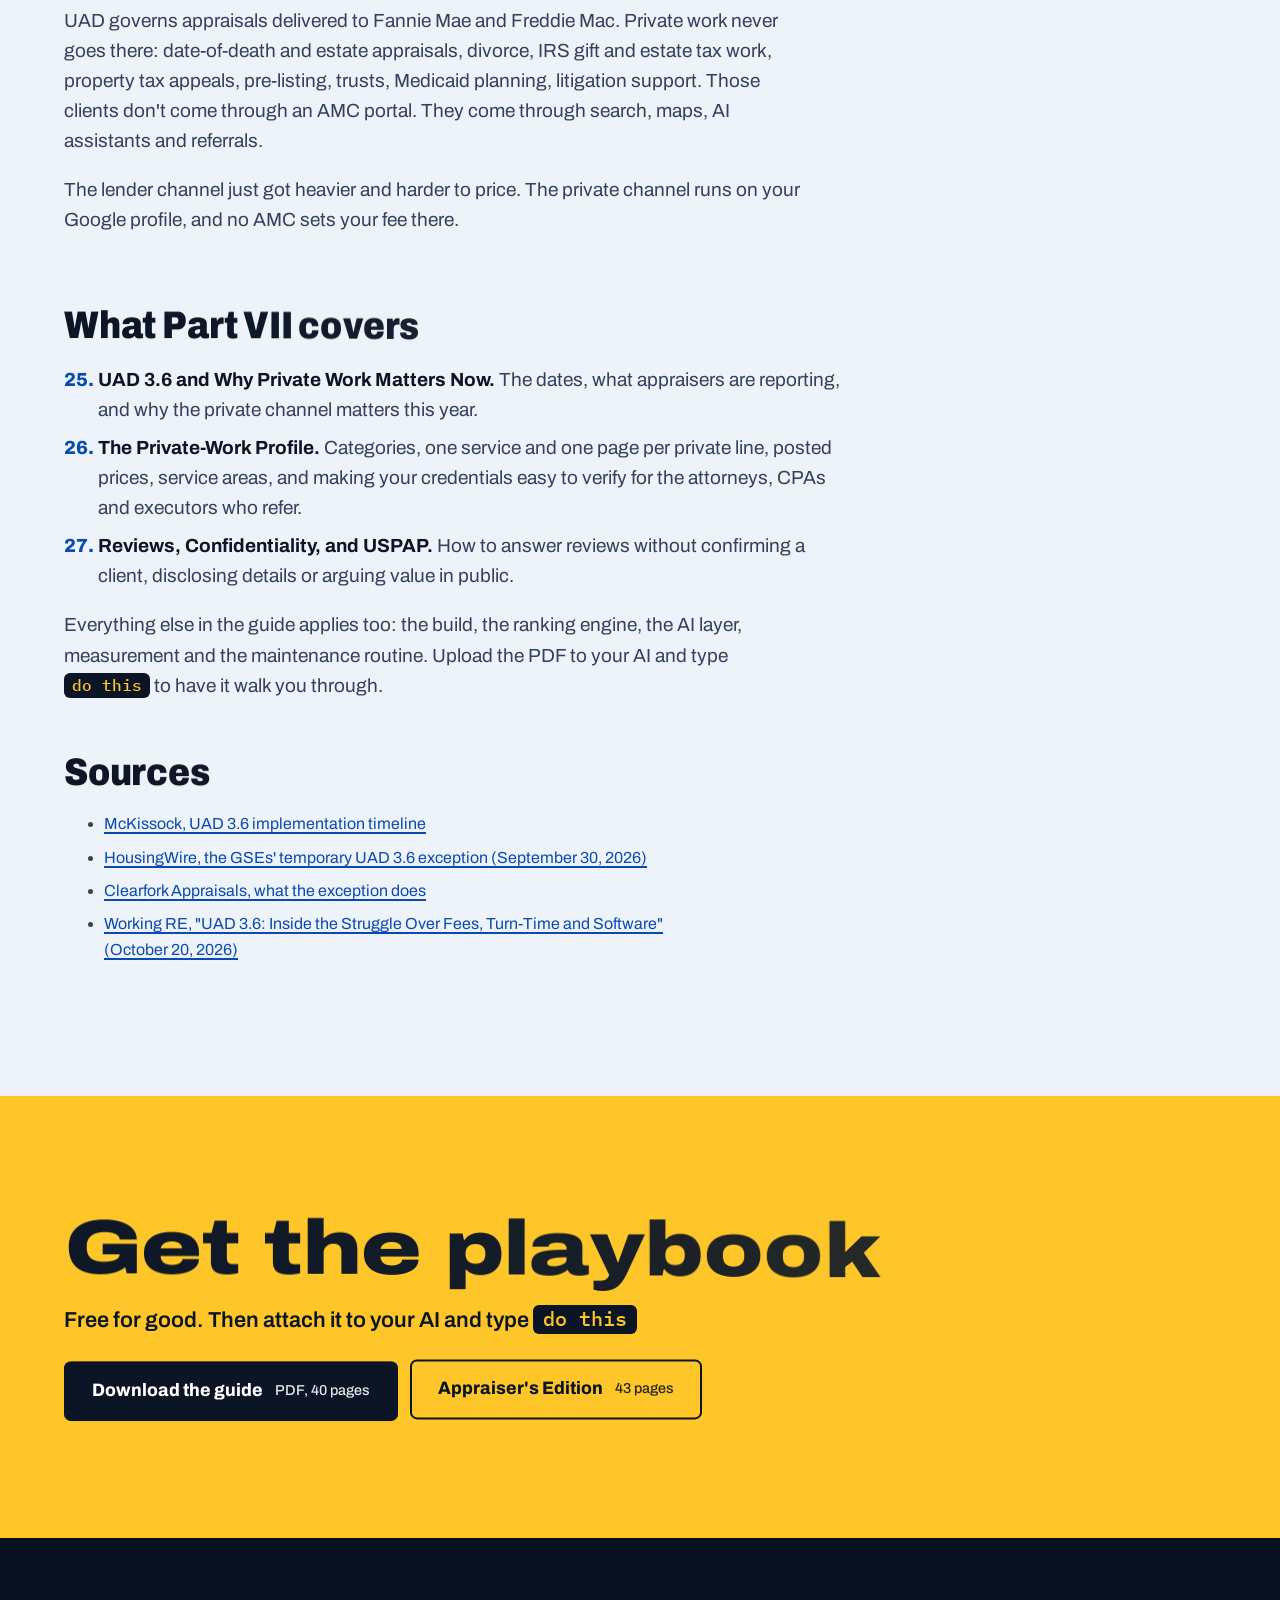
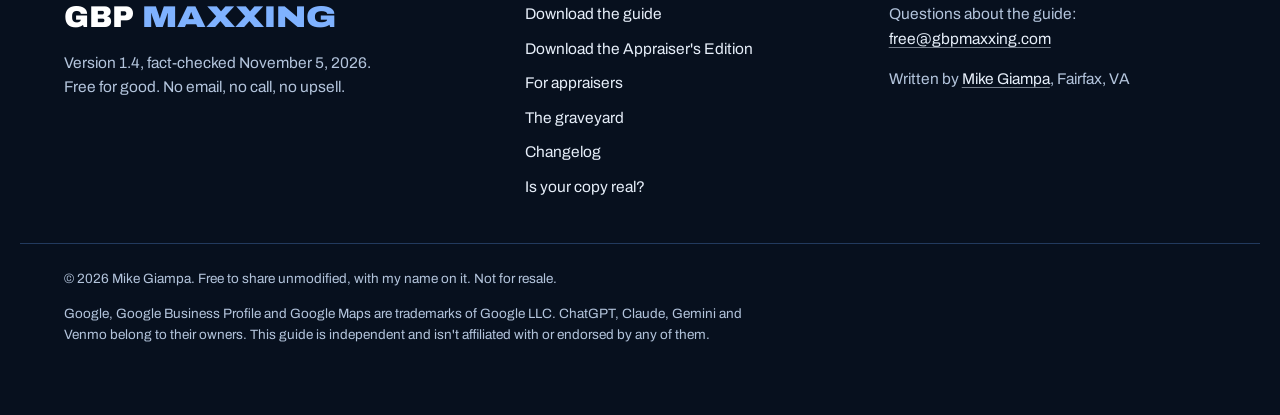
==== commit 49d6836d: "Speed, accessibility and layout-stability pass - Wordmark: no aria-label on a plain span (fixes Ligh" ====
--- a/appraisers/index.html
+++ b/appraisers/index.html
@@ -26,10 +26,11 @@
 <meta name="twitter:image" content="https://gbpmaxxing.com/assets/img/og-appraisers.png">
 <link rel="icon" href="/favicon.ico" sizes="32x32">
 <link rel="icon" href="/assets/img/favicon.svg" type="image/svg+xml">
+<link rel="icon" href="/assets/img/icon-192.png" type="image/png" sizes="192x192">
 <link rel="apple-touch-icon" href="/assets/img/apple-touch-icon.png">
 <link rel="manifest" href="/site.webmanifest">
 <link rel="preload" href="/assets/fonts/archivo-latin-wdth-normal.woff2" as="font" type="font/woff2" crossorigin>
-<link rel="stylesheet" href="/assets/css/site.css?v=20261105e">
+<style>@font-face{font-family:Archivo Variable;font-style:normal;font-display:swap;font-weight:100 900;font-stretch:62% 125%;src:url(/assets/fonts/archivo-latin-wdth-normal.woff2) format("woff2-variations"),url(/assets/fonts/archivo-latin-wdth-normal.woff2) format("woff2")}@font-face{font-family:Plex Mono;font-style:normal;font-display:swap;font-weight:400;src:url(/assets/fonts/ibm-plex-mono-latin-400-normal.woff2) format("woff2")}@font-face{font-family:Plex Mono;font-style:normal;font-display:swap;font-weight:500;src:url(/assets/fonts/ibm-plex-mono-latin-500-normal.woff2) format("woff2")}:root{--navy: #0B1526;--navy-2: #0F1D34;--navy-3: #142846;--night: #07101E;--blue: #7FB2FF;--blue-ink: #0A4BB0;--yellow: #FFC629;--yellow-2: #FFD866;--vellum: #EEF3FA;--paper: #FBFCFE;--ink: #0B1526;--ink-2: #33415C;--on-dark: #E6EEF9;--on-dark-2: #B3C4DC;--rule-dark: #223A5E;--rule-light: #C6D3E6;--grid: rgba(127, 178, 255, .065);--grid-major: rgba(127, 178, 255, .11);--wrap: 1240px;--gutter: clamp(18px, 4.4vw, 44px);--f: "Archivo Variable", "Archivo", system-ui, -apple-system, "Segoe UI", Roboto, sans-serif;--mono: "Plex Mono", ui-monospace, SFMono-Regular, Menlo, Consolas, monospace;--ease: cubic-bezier(.2, .8, .2, 1)}*,*:before,*:after{box-sizing:border-box}html{-webkit-text-size-adjust:100%;scroll-padding-top:84px}body{margin:0;background:var(--navy);color:var(--on-dark);font-family:var(--f);font-size:clamp(17px,.55vw + 14.5px,19px);line-height:1.58;font-weight:400;font-stretch:100%;-webkit-font-smoothing:antialiased;-moz-osx-font-smoothing:grayscale;text-rendering:optimizeLegibility;overflow-x:clip}img,svg{max-width:100%}img{height:auto;display:block}a{color:inherit;text-underline-offset:.18em;text-decoration-thickness:1.5px}h1,h2,h3{margin:0;line-height:1.02;font-weight:800;text-wrap:balance}p{margin:0 0 1em;text-wrap:pretty}button{font:inherit}.wrap{max-width:var(--wrap);margin:0 auto;padding:0 var(--gutter)}.skip{position:absolute;left:-9999px;top:12px;z-index:100;background:var(--yellow);color:var(--navy);padding:10px 16px;border-radius:6px;font-weight:700}.skip:focus{left:12px}.vh{position:absolute!important;width:1px;height:1px;padding:0;margin:-1px;overflow:hidden;clip:rect(0 0 0 0);clip-path:inset(50%);white-space:nowrap;border:0}:focus-visible{outline:3px solid var(--yellow);outline-offset:3px;border-radius:4px}.vellum :focus-visible,.sub-body :focus-visible,.final :focus-visible{outline-color:var(--navy)}.navy,.sub-hero,.hero{background-color:var(--navy);background-image:linear-gradient(var(--grid-major) 1px,transparent 1px),linear-gradient(90deg,var(--grid-major) 1px,transparent 1px),linear-gradient(var(--grid) 1px,transparent 1px),linear-gradient(90deg,var(--grid) 1px,transparent 1px);background-size:160px 160px,160px 160px,32px 32px,32px 32px;background-position:-1px -1px}.vellum{background:var(--vellum);color:var(--ink)}.sec{position:relative;padding:clamp(80px,11vw,150px) 0}.sec,.hero,.sub-hero,.sub-body{overflow-x:clip}h2{font-size:clamp(38px,5.4vw,78px);font-stretch:76%;font-weight:860;letter-spacing:-.005em;line-height:.96;max-width:15ch}h2.h-wide{font-stretch:116%;font-weight:820;max-width:20ch;font-size:clamp(34px,4.6vw,66px)}.navy h2,.grave h2{color:#fff}.vellum h2{color:var(--ink)}.intro{font-size:clamp(18px,1.2vw + 8px,22px);color:var(--on-dark-2);max-width:54ch;margin-top:22px}.vellum .intro{color:var(--ink-2)}.btn{display:inline-flex;align-items:center;justify-content:center;gap:12px;min-height:50px;padding:12px 22px;border-radius:7px;border:2px solid transparent;font-family:var(--f);font-weight:760;font-stretch:96%;font-size:17px;line-height:1.1;text-decoration:none;cursor:pointer;white-space:nowrap;transition:background-color .2s,border-color .2s,transform .15s var(--ease),color .2s}.btn:active{transform:translateY(1px)}.btn-lg{min-height:60px;padding:14px 26px;font-size:18px}.btn-sm{min-height:40px;padding:8px 16px;font-size:15px}.btn-block{width:100%}.btn-meta{font-weight:500;font-size:.8em;opacity:.9;font-stretch:100%}.btn-primary{background:var(--yellow);color:var(--navy)}.btn-primary:hover{background:var(--yellow-2)}.btn-ghost{border-color:var(--blue);color:#fff;background:#0b1526e0}.btn-ghost:hover{background:#7fb2ff29}.btn-dark{background:var(--navy);color:#fff}.btn-dark:hover{background:var(--navy-3)}.btn-line{border-color:var(--navy);color:var(--navy);background:transparent}.btn-line:hover{background:#0b15260f}.cta-row,.act-row{display:flex;flex-wrap:wrap;gap:12px}.act-row{margin:22px 0 8px}.chip{display:inline-block;font-family:var(--mono);font-weight:500;font-size:.9em;line-height:1.35;padding:.06em .5em .1em;border-radius:6px;background:var(--navy);color:var(--yellow);white-space:nowrap;vertical-align:.04em}.chip-dark{background:#ffc6291a;border:1px solid rgba(255,198,41,.55)}.caret{display:inline-block;width:.5em;height:1.05em;margin-left:3px;vertical-align:-.18em;background:var(--yellow);animation:blink 1.05s steps(1) infinite}@keyframes blink{50%{opacity:0}}.tlink{color:var(--blue);font-weight:650}.tlink:hover{color:#fff}.site-head{position:fixed;inset:0 0 auto;z-index:50;transition:background-color .3s,box-shadow .3s,backdrop-filter .3s}.site-head.is-solid{background:#0b1526e6;-webkit-backdrop-filter:blur(12px);backdrop-filter:blur(12px);box-shadow:0 1px 0 var(--rule-dark)}.head-in{max-width:var(--wrap);margin:0 auto;padding:12px var(--gutter);display:flex;align-items:center;gap:26px}.mark{display:inline-flex;align-items:baseline;gap:.26em;font-weight:900;font-size:21px;line-height:1;color:#fff;text-decoration:none;letter-spacing:.005em}.mark-g{font-stretch:100%}.mark-m{font-stretch:125%;color:var(--blue)}.mark-lg{font-size:30px}.head-nav{display:none;gap:24px;margin-left:auto}.head-nav a{color:var(--on-dark-2);text-decoration:none;font-weight:600;font-size:15px}.head-nav a:hover{color:#fff}.head-in .btn{margin-left:auto}@media(min-width:920px){.head-nav{display:flex}.head-in .btn{margin-left:0}}.hero{position:relative;min-height:100svh;padding:clamp(96px,13vh,132px) 0 clamp(48px,7vh,80px);overflow:hidden;display:flex;align-items:center}.hero-stage{position:absolute;inset:0;z-index:0}.hero-canvas{position:absolute;inset:0;width:100%;height:100%;display:block;opacity:0;transition:opacity .5s ease}.hero-canvas.is-ready{opacity:1}.hero-shade{position:absolute;inset:0;pointer-events:none;background:linear-gradient(90deg,#0b1526e6,#0b15268c 32%,#0b152600 56%),linear-gradient(0deg,var(--navy) 0%,rgba(11,21,38,0) 26%),linear-gradient(180deg,#0b1526b3,#0b152600 18%)}.hero-in{position:relative;z-index:1;width:100%}.hero-title{display:block;margin:0}.wm{display:block;font-weight:900;line-height:.8;text-transform:uppercase;letter-spacing:-.012em}.wm-g,.wm-m{display:block;font-size:clamp(64px,11.6vw,178px)}.wm-g{color:#fff;font-stretch:100%}.wm-m{color:var(--blue);font-stretch:var(--wdth, 125%);margin-top:.02em;white-space:nowrap}.hero-sub{display:block;margin-top:clamp(16px,2.2vw,26px);font-size:clamp(23px,2.6vw,36px);font-weight:760;font-stretch:88%;color:#fff;line-height:1.12;letter-spacing:0;text-transform:none}.hero-grid{display:grid;grid-template-columns:minmax(0,1fr);gap:34px;margin-top:clamp(18px,2.4vw,30px)}.lede{font-size:clamp(18px,.7vw + 13px,21px);color:var(--on-dark);max-width:40ch}.hero .cta-row{margin:26px 0 20px}.dothis-line{font-size:17px;color:var(--on-dark-2)}.hero-cover{margin:0;justify-self:start}.hero-cover img{width:min(320px,56vw);border-radius:3px;transform:perspective(1300px) rotateY(-16deg) rotateX(7deg) rotate(1.5deg);box-shadow:0 50px 90px -20px #0009,0 0 0 1px #7fb2ff4d;transform-origin:40% 60%}@media(min-width:960px){.hero-grid{grid-template-columns:minmax(0,1.3fr) minmax(0,.7fr);align-items:start}.hero-cover{justify-self:end;margin-top:-28px}.hero-cover img{width:min(290px,22vw)}}.no-webgl{background:var(--navy) url(/assets/img/hero-still-wide.webp) center / cover no-repeat}@media(max-width:759px),(max-aspect-ratio:1/1){.no-webgl{background-image:url(/assets/img/hero-still-tall.webp);background-position:center bottom}}.split{display:grid;gap:52px;grid-template-columns:minmax(0,1fr)}@media(min-width:920px){.split{grid-template-columns:minmax(0,1.05fr) minmax(0,.95fr);align-items:center;gap:72px}}.copy p{color:var(--ink-2);max-width:54ch;font-size:clamp(17px,.5vw + 14.5px,19.5px)}.vellum .copy h2{margin-bottom:26px}.receipt-stage{display:flex;justify-content:center;padding:10px 0 30px}.receipt{position:relative;width:min(392px,100%);font-family:var(--mono);color:#1c2433}.r-paper{position:relative;background:var(--paper);padding:30px 28px 38px;box-shadow:0 40px 70px -24px #0b152652,0 2px #0b15260a;transform:rotate(1.2deg)}.r-paper:after{content:"";position:absolute;left:0;right:0;bottom:0;height:9px;background:linear-gradient(45deg,var(--vellum) 50%,transparent 50%) 0 100% / 14px 9px repeat-x,linear-gradient(-45deg,var(--vellum) 50%,transparent 50%) 0 100% / 14px 9px repeat-x}.r-head{text-align:center;font-weight:500;font-size:17px;text-transform:uppercase;letter-spacing:.06em;margin:0 0 4px}.r-sub{text-align:center;font-size:13px;color:#48536a;margin:0 0 20px}.r-items{list-style:none;margin:0;padding:14px 0 6px;border-top:1.5px dashed #9AA6BA}.r-items li,.r-total{display:flex;justify-content:space-between;gap:16px;font-size:15px;padding:7px 0}.r-items li span:last-child{text-align:right}.r-total{border-top:1.5px dashed #9AA6BA;margin:8px 0 0;padding-top:14px;font-weight:500;font-size:17px;text-transform:uppercase}.r-foot{text-align:center;font-size:12.5px;color:#48536a;margin:22px 0 0;text-transform:uppercase;letter-spacing:.04em}.stamp{position:absolute;right:-34px;bottom:-22px;z-index:2;display:grid;justify-items:center;gap:2px;background:var(--yellow);color:var(--navy);padding:14px 22px 12px;border-radius:8px;transform:rotate(-12deg);box-shadow:0 18px 36px -10px #0b152673;font-family:var(--f)}.stamp-big{font-size:56px;font-weight:900;font-stretch:125%;line-height:.9;letter-spacing:.01em}.stamp-small{font-family:var(--mono);font-size:12.5px;font-weight:500}.proof-grid{display:grid;gap:54px;margin-top:46px}@media(min-width:980px){.proof-grid{grid-template-columns:minmax(0,.86fr) minmax(0,1.14fr);align-items:start;gap:72px}}.proof-list{list-style:none;margin:0;padding:0;display:grid;gap:28px}.proof-list li{font-size:clamp(17px,.5vw + 14.5px,19px);color:var(--on-dark-2);border-top:1px solid var(--rule-dark);padding-top:20px}.proof-list strong{display:block;font-size:clamp(28px,3vw,42px);font-stretch:84%;font-weight:850;color:#fff;line-height:1.04;margin-bottom:8px}.chart{margin:0}.chart svg{width:100%;height:auto;display:block;overflow:visible}.chart figcaption{font-size:14.5px;color:var(--on-dark-2);margin-top:16px;max-width:64ch}.how-head{margin-bottom:clamp(30px,4vw,56px)}.how-body{position:relative}.step{position:relative;padding:30px 0 30px 26px;border-top:1px solid var(--rule-dark)}.step:before{content:"";position:absolute;left:0;top:34px;bottom:34px;width:4px;border-radius:2px;background:var(--rule-dark);transition:background-color .35s}.step.is-on:before{background:var(--yellow)}.step h3{font-size:clamp(30px,3.2vw,44px);font-stretch:112%;color:#fff;margin-bottom:12px}.step p{color:var(--on-dark);max-width:46ch}.step .ch{color:var(--blue);font-size:15px;font-weight:600;margin:0}.how-phone-col{position:sticky;top:76px;z-index:0;align-self:start}.ph-note{text-align:center;font-size:13px;color:var(--on-dark-2);margin:12px 0 0}.phone{position:relative;width:min(330px,74vw);margin:0 auto;padding:12px;border:2px solid var(--blue);border-radius:42px;background:var(--navy-2);box-shadow:0 0 0 8px #7fb2ff0f,0 50px 80px -30px #0009}.ph-notch{position:absolute;top:18px;left:50%;width:76px;height:20px;margin-left:-38px;border-radius:12px;background:var(--navy);border:1.5px solid var(--blue);z-index:2}.ph-screen{position:relative;border-radius:32px;overflow:hidden;background:#f3f6fb;color:var(--ink);padding:48px 12px 14px;height:clamp(500px,64vh,620px)}.ph-search{display:flex;align-items:center;gap:8px;background:#fff;border:1px solid #CFD9E8;border-radius:22px;padding:9px 14px;font-size:15px;font-weight:600;color:var(--ink)}.ph-mag{width:13px;height:13px;border:2px solid var(--ink-2);border-radius:50%;position:relative;flex:none}.ph-mag:after{content:"";position:absolute;width:6px;height:2px;background:var(--ink-2);right:-5px;bottom:-3px;transform:rotate(45deg)}.ph-map{margin:10px 0;border-radius:14px;overflow:hidden;background:#e4ebf5;border:1px solid #D3DCEA}.ph-map-svg{display:block;width:100%;height:auto}.ph-map .roads path{stroke:#fff;stroke-width:7;fill:none}.ph-map .blocks rect{fill:#d2dcea}.ph-map .radius{fill:#0a4bb012;stroke:var(--blue-ink);stroke-width:1.5;stroke-dasharray:4 4;opacity:0;transition:opacity .5s}.ph-map .me{fill:var(--blue-ink);stroke:#fff;stroke-width:2.5;opacity:0;transition:opacity .5s}.ph-map .pin path{fill:#50607a;transition:fill .4s}.ph-map .pin circle{fill:#fff}.ph-map .pin-you path{fill:#50607a}.ph-map .pin-you{transition:transform .5s var(--ease)}.ph-results{position:relative;list-style:none;margin:0;padding:0;height:198px}.res{position:absolute;left:0;right:0;top:0;height:60px;display:grid;grid-template-columns:1fr auto;grid-template-rows:auto auto;column-gap:8px;background:#fff;border:1px solid #D6DFEC;border-radius:12px;padding:8px 12px;transition:transform .7s var(--ease),border-color .4s,box-shadow .4s}.res-name{font-weight:760;font-size:15px}.res-meta{font-size:13px;color:var(--ink-2);display:inline-flex;align-items:center;gap:6px;justify-self:end}.res-tag{grid-column:1 / -1;font-size:12.5px;color:var(--ink-2);white-space:nowrap;overflow:hidden;text-overflow:ellipsis;border-radius:4px;transition:background-color .4s,color .4s}.stars{width:58px;height:11px;background:linear-gradient(90deg,#E5A800 var(--fill, 86%),#C9D2DF var(--fill, 86%));-webkit-mask:url("data:image/svg+xml,%3Csvg xmlns='http://www.w3.org/2000/svg' viewBox='0 0 60 11'%3E%3Cg fill='%23000'%3E%3Cpath d='M5.5 0l1.6 3.6 3.9.4-2.9 2.6.8 3.9L5.5 8.5 2.1 10.5l.8-3.9L0 4l3.9-.4z'/%3E%3Cpath transform='translate(12)' d='M5.5 0l1.6 3.6 3.9.4-2.9 2.6.8 3.9L5.5 8.5 2.1 10.5l.8-3.9L0 4l3.9-.4z'/%3E%3Cpath transform='translate(24)' d='M5.5 0l1.6 3.6 3.9.4-2.9 2.6.8 3.9L5.5 8.5 2.1 10.5l.8-3.9L0 4l3.9-.4z'/%3E%3Cpath transform='translate(36)' d='M5.5 0l1.6 3.6 3.9.4-2.9 2.6.8 3.9L5.5 8.5 2.1 10.5l.8-3.9L0 4l3.9-.4z'/%3E%3Cpath transform='translate(48)' d='M5.5 0l1.6 3.6 3.9.4-2.9 2.6.8 3.9L5.5 8.5 2.1 10.5l.8-3.9L0 4l3.9-.4z'/%3E%3C/g%3E%3C/svg%3E") center / 100% 100% no-repeat;mask:url("data:image/svg+xml,%3Csvg xmlns='http://www.w3.org/2000/svg' viewBox='0 0 60 11'%3E%3Cg fill='%23000'%3E%3Cpath d='M5.5 0l1.6 3.6 3.9.4-2.9 2.6.8 3.9L5.5 8.5 2.1 10.5l.8-3.9L0 4l3.9-.4z'/%3E%3Cpath transform='translate(12)' d='M5.5 0l1.6 3.6 3.9.4-2.9 2.6.8 3.9L5.5 8.5 2.1 10.5l.8-3.9L0 4l3.9-.4z'/%3E%3Cpath transform='translate(24)' d='M5.5 0l1.6 3.6 3.9.4-2.9 2.6.8 3.9L5.5 8.5 2.1 10.5l.8-3.9L0 4l3.9-.4z'/%3E%3Cpath transform='translate(36)' d='M5.5 0l1.6 3.6 3.9.4-2.9 2.6.8 3.9L5.5 8.5 2.1 10.5l.8-3.9L0 4l3.9-.4z'/%3E%3Cpath transform='translate(48)' d='M5.5 0l1.6 3.6 3.9.4-2.9 2.6.8 3.9L5.5 8.5 2.1 10.5l.8-3.9L0 4l3.9-.4z'/%3E%3C/g%3E%3C/svg%3E") center / 100% 100% no-repeat}.stars.s4{--fill: 82%}.stars.s5{--fill: 100%}.res-a{transform:translateY(0)}.res-b{transform:translateY(68px)}.res-you{transform:translateY(136px)}.ph-ai{position:absolute;left:12px;right:12px;bottom:14px;background:var(--navy);color:#fff;border-radius:14px;padding:12px 14px;font-size:13.5px;line-height:1.45;transform:translateY(130%);opacity:0;transition:transform .6s var(--ease),opacity .4s}.ph-ai-k{display:block;font-family:var(--mono);font-size:12px;color:var(--yellow);margin-bottom:4px}.phone[data-step="1"] .res-you .res-tag{background:#fff1c2;color:var(--ink)}.phone[data-step="2"] .radius,.phone[data-step="2"] .me{opacity:1}.phone[data-step="3"] .res-you,.phone[data-step="4"] .res-you{transform:translateY(0);border-color:#e5a800;box-shadow:0 10px 24px -12px #e5a800b3}.phone[data-step="3"] .res-a,.phone[data-step="4"] .res-a{transform:translateY(68px)}.phone[data-step="3"] .res-b,.phone[data-step="4"] .res-b{transform:translateY(136px)}.phone[data-step="3"] .pin-you path,.phone[data-step="4"] .pin-you path{fill:#e5a800}.phone[data-step="3"] .pin-you,.phone[data-step="4"] .pin-you{transform:translate(176px,74px) scale(1.35)}.phone[data-step="4"] .ph-ai{transform:none;opacity:1}@media(min-width:980px){.how-body{display:grid;grid-template-columns:minmax(0,1fr) minmax(0,.92fr);gap:80px}.how-phone-col{grid-column:2;grid-row:1}.how-steps{grid-column:1;grid-row:1}.step{min-height:62vh;display:flex;flex-direction:column;justify-content:center}.how-steps .step:last-child{min-height:74vh}}@media(max-width:979px){.how-phone-col{top:62px}.phone{width:min(236px,60vw);border-radius:32px;padding:8px}.ph-screen{height:min(420px,50vh);border-radius:25px;padding:38px 9px 10px}.ph-notch{top:13px;width:56px;height:15px;margin-left:-28px}.ph-search{font-size:13px;padding:7px 11px}.ph-results{height:164px}.res{height:50px;padding:5px 9px;border-radius:10px}.res-name{font-size:13px}.res-meta,.res-tag{font-size:11px}.stars{width:48px;height:9px}.res-b{transform:translateY(56px)}.res-you{transform:translateY(112px)}.phone[data-step="3"] .res-a,.phone[data-step="4"] .res-a{transform:translateY(56px)}.phone[data-step="3"] .res-b,.phone[data-step="4"] .res-b{transform:translateY(112px)}.ph-ai{font-size:11.5px;padding:9px 11px;left:9px;right:9px;bottom:10px}.ph-note{display:none}.how-steps{position:relative;z-index:2;margin-top:6vh}.how-steps .step{background:var(--navy-2);border:1px solid var(--rule-dark);border-radius:12px;padding:20px 18px 20px 30px;margin:0 0 44vh;box-shadow:0 -24px 40px -12px #07101ed9}.how-steps .step:last-child{margin-bottom:8vh}.step:before{left:13px;top:22px;bottom:22px}.step h3{font-size:28px}.step p{font-size:16.5px}}.grave{background:var(--night);padding-bottom:0;overflow:hidden}.grave .intro{color:var(--on-dark-2)}.grave:before{content:"";position:absolute;inset:0;pointer-events:none;background:radial-gradient(ellipse 60% 30% at 20% 88%,rgba(127,178,255,.1),transparent 70%),radial-gradient(ellipse 50% 26% at 78% 92%,rgba(127,178,255,.08),transparent 70%);animation:fog 18s ease-in-out infinite alternate}@keyframes fog{to{transform:translate(4%)}}.stones{position:relative;display:grid;grid-template-columns:repeat(2,minmax(0,1fr));gap:14px;margin-top:54px;align-items:end;overflow:hidden;padding-top:30px}@media(min-width:900px){.stones{grid-template-columns:repeat(4,minmax(0,1fr));gap:26px}}.stone-face{position:relative;text-align:center;padding:clamp(44px,6vw,70px) clamp(12px,1.6vw,22px) 28px;border:2px solid var(--blue);border-bottom:0;border-radius:50% 50% 0 0/22% 22% 0 0;background:linear-gradient(180deg,#7fb2ff1a,#7fb2ff06);min-height:clamp(250px,26vw,330px)}.stone-face:before{content:"";position:absolute;top:18px;left:50%;width:2px;height:22px;margin-left:-1px;background:var(--blue);opacity:.7}.stone-face:after{content:"";position:absolute;top:25px;left:50%;width:14px;height:2px;margin-left:-7px;background:var(--blue);opacity:.7}.stone h3{font-size:clamp(19px,1.7vw,25px);font-stretch:86%;color:#fff}.stone-date{font-family:var(--mono);font-size:clamp(12px,1vw,14px);color:var(--yellow);margin:12px 0 10px}.stone-ep{font-size:clamp(14px,1.1vw,15.5px);color:var(--on-dark-2);margin:0;line-height:1.45}.ground{height:clamp(70px,9vw,110px);border-top:2px solid var(--blue);background:repeating-linear-gradient(-45deg,rgba(127,178,255,.1) 0 2px,transparent 2px 14px)}.grave-more{margin:28px 0 46px}.dothis .copy>p{color:var(--ink-2)}.steps{counter-reset:s;list-style:none;padding:0;margin:28px 0 22px;display:grid;gap:16px}.steps li{counter-increment:s;position:relative;padding-left:58px;min-height:42px;font-size:clamp(17px,.5vw + 14.5px,19.5px);color:var(--ink-2)}.steps li:before{content:counter(s);position:absolute;left:0;top:-3px;width:42px;height:42px;border-radius:50%;background:var(--navy);color:var(--yellow);font-weight:900;font-size:19px;display:grid;place-items:center}.steps strong{color:var(--ink)}.mp{margin-top:26px;border-top:1px solid var(--rule-light);padding-top:16px}.mp summary{cursor:pointer;font-weight:760;color:var(--ink);list-style:none;display:inline-flex;gap:10px;align-items:center}.mp summary::-webkit-details-marker{display:none}.mp summary:before{content:"+";display:grid;place-items:center;width:26px;height:26px;border-radius:50%;border:2px solid var(--ink);font-weight:600;line-height:1;transition:transform .2s}.mp[open] summary:before{transform:rotate(45deg)}.mp-body{font-family:var(--mono);font-size:14px;line-height:1.6;color:var(--ink);background:#fff;border:1px solid var(--rule-light);border-left:4px solid var(--blue-ink);padding:18px;margin:14px 0}.mp-body p:last-child{margin:0}.chat-col{min-width:0}.chat{background:#fff;border:1px solid var(--rule-light);border-radius:20px;box-shadow:0 40px 80px -30px #0b152659;overflow:hidden;color:var(--ink);font-size:16px}.chat-top{display:flex;align-items:center;gap:10px;padding:14px 20px;border-bottom:1px solid var(--rule-light);font-weight:760}.chat-dot{width:10px;height:10px;border-radius:50%;background:#2f9e66}.chat-body{position:relative;padding:20px;display:grid;gap:12px;min-height:440px;align-content:start}.m{max-width:88%;padding:12px 15px;border-radius:16px}.m-file{justify-self:end;display:flex;align-items:center;gap:12px;background:var(--vellum);border:1px solid var(--rule-light)}.m-file small{display:block;font-size:13px;color:var(--ink-2)}.pdf-ico{background:#b42318;color:#fff;font-weight:800;font-size:11.5px;padding:8px 7px;border-radius:5px;letter-spacing:.03em}.m-user{justify-self:end;background:var(--navy);color:#fff;font-family:var(--mono);font-size:17px;border-bottom-right-radius:5px}.m-ai{justify-self:start;background:var(--vellum);border-bottom-left-radius:5px}.m-ai p{margin:0 0 8px}.m-ai ol{margin:0;padding-left:22px}.m-ai li{margin-bottom:3px}.m-dots{position:absolute;left:20px;display:none;gap:5px;padding:14px 16px;background:var(--vellum);border-radius:16px}.m-dots i{width:7px;height:7px;border-radius:50%;background:var(--ink-2);animation:dot 1s infinite ease-in-out}.m-dots i:nth-child(2){animation-delay:.15s}.m-dots i:nth-child(3){animation-delay:.3s}@keyframes dot{0%,to{opacity:.3;transform:translateY(0)}50%{opacity:1;transform:translateY(-3px)}}.chat.is-thinking .m-dots{display:inline-flex}.chat-in{display:flex;justify-content:space-between;align-items:center;margin:0 16px 16px;padding:12px 14px;border:1px solid var(--rule-light);border-radius:16px;color:var(--ink-2)}.chat-send{width:30px;height:30px;border-radius:50%;background:var(--navy);position:relative}.chat-send:after{content:"";position:absolute;left:11px;top:12px;width:7px;height:7px;border-left:2.2px solid #fff;border-top:2.2px solid #fff;transform:rotate(45deg)}.chat-note{font-size:14px;color:var(--ink-2);text-align:center;margin:12px 0 0}@media(min-width:920px){.split-chat{grid-template-columns:minmax(0,1fr) minmax(0,.92fr)}}.inside{overflow:hidden}.reel{overflow-x:auto;overscroll-behavior-x:contain;scroll-snap-type:x mandatory;-webkit-overflow-scrolling:touch;scrollbar-width:none;margin-top:44px;padding-bottom:6px}.reel::-webkit-scrollbar{display:none}.reel-track{display:flex;gap:18px;width:max-content;padding:0 var(--gutter)}.part{scroll-snap-align:center;flex:none;width:min(350px,84vw);border:1.5px solid var(--rule-dark);border-radius:12px;padding:26px 24px 24px;background:#0f1d34d1;position:relative}.part-appr{border-color:var(--yellow)}.part-tools{border-style:dashed}.pn{font-size:120px;font-weight:900;font-stretch:62%;line-height:.78;margin:0 0 18px;color:transparent;-webkit-text-stroke:1.6px var(--blue);letter-spacing:-.01em}.part-appr .pn{-webkit-text-stroke-color:var(--yellow)}.part h3{font-size:25px;font-stretch:90%;color:#fff;margin-bottom:16px;line-height:1.1}.part h3 .pk{display:block;font-size:14.5px;font-weight:650;font-stretch:100%;color:var(--blue);margin-bottom:6px}.part-appr h3 .pk{color:var(--yellow)}.part ol,.part ul{margin:0;padding-left:30px;color:var(--on-dark-2);font-size:15.5px;line-height:1.45}.part li{margin-bottom:7px}.part ol li::marker{color:var(--blue);font-weight:700;font-size:14px}.reel-hint{font-size:14px;color:var(--on-dark-2);margin:16px var(--gutter) 0}@media(min-width:980px){.reel-hint{display:none}}.reel.is-pinned{overflow:visible;scroll-snap-type:none}.for{overflow:hidden}.trades{display:flex;flex-wrap:wrap;gap:.04em .32em;margin:34px 0;font-size:clamp(34px,5.4vw,86px);font-weight:880;line-height:.9;color:var(--ink);text-transform:uppercase;will-change:transform}.trades .t{display:inline-block;flex:none;white-space:nowrap}.t1{font-stretch:62%}.t2{font-stretch:125%;font-weight:820}.t3{font-stretch:84%}.t0{font-stretch:108%}.for-copy{font-size:clamp(18px,.6vw + 14px,21px);color:var(--ink-2);max-width:56ch}.appr-box{margin-top:54px;max-width:900px;border-radius:14px;padding:clamp(26px,4vw,48px);color:var(--on-dark);background-color:var(--navy);background-image:linear-gradient(var(--grid) 1px,transparent 1px),linear-gradient(90deg,var(--grid) 1px,transparent 1px);background-size:28px 28px}.appr-box h3{font-size:clamp(26px,2.6vw,36px);font-stretch:92%;color:#fff;margin-bottom:14px}.appr-box p{color:var(--on-dark);max-width:62ch}.about-grid{display:grid;gap:44px;align-items:center}@media(min-width:960px){.about-grid{grid-template-columns:minmax(0,420px) minmax(0,1fr);gap:80px}}.portrait{position:relative;margin:0;max-width:460px}.portrait img{width:100%;border-radius:6px}.portrait:before,.portrait:after{content:"";position:absolute;width:34px;height:34px;border-color:var(--blue);border-style:solid}.portrait:before{top:-12px;left:-12px;border-width:2px 0 0 2px}.portrait:after{bottom:-12px;right:-12px;border-width:0 2px 2px 0}.about-copy h2{margin-bottom:24px}.about-lead{font-size:clamp(24px,2.3vw,33px);font-weight:760;font-stretch:90%;color:#fff;line-height:1.18}.about-copy p{color:var(--on-dark);max-width:58ch}.about-links{list-style:none;padding:0;margin:26px 0 0;display:grid;gap:10px;color:var(--on-dark-2)}.about-links a{color:var(--blue);font-weight:650}.about-links a:hover{color:#fff}.tip-grid{display:grid;gap:34px;align-items:center}@media(min-width:820px){.tip-grid{grid-template-columns:270px minmax(0,1fr);gap:64px}}.qr{display:block;width:min(270px,72vw);background:#fff;padding:14px;border-radius:14px;border:1px solid var(--rule-light);box-shadow:0 30px 60px -30px #0b152659}.qr svg{width:100%;height:auto;display:block}.qr-sm{width:100%}.tip h2{margin-bottom:18px}.tip p{color:var(--ink-2);max-width:56ch}.fine{font-size:14.5px;color:var(--ink-2)}.tip .fine a,.sub-card .fine a{color:var(--blue-ink)}.faq-grid{display:grid;gap:34px}@media(min-width:980px){.faq-grid{grid-template-columns:minmax(0,.62fr) minmax(0,1.38fr);gap:64px}}.faq-list details{border-top:1px solid var(--rule-dark);padding:20px 0}.faq-list details:last-child{border-bottom:1px solid var(--rule-dark)}.faq-list summary{cursor:pointer;list-style:none;display:flex;justify-content:space-between;align-items:center;gap:18px;font-size:clamp(19px,.8vw + 14px,23px);font-weight:720;color:#fff}.faq-list summary::-webkit-details-marker{display:none}.faq-list summary:after{content:"+";flex:none;color:var(--yellow);font-size:30px;font-weight:400;line-height:.8;transition:transform .2s}.faq-list details[open] summary:after{transform:rotate(45deg)}.faq-list p{margin:14px 0 0;color:var(--on-dark);max-width:64ch}.final{background:var(--yellow);color:var(--navy);padding:clamp(70px,9vw,120px) 0}.final h2{color:var(--navy);font-size:clamp(46px,8.4vw,132px);font-stretch:125%;max-width:none;letter-spacing:-.01em}.final p{font-size:clamp(18px,.6vw + 14px,22px);margin:18px 0 26px;font-weight:600}.final .chip-dark{background:var(--navy);color:var(--yellow);border:0}.final .btn-primary{background:var(--navy);color:#fff}.final .btn-primary:hover{background:var(--navy-3)}.final .btn-ghost{border-color:var(--navy);color:var(--navy);background:transparent}.final .btn-ghost:hover{background:#0b152614}.final-sm h2{font-size:clamp(40px,6vw,88px)}.site-foot{background:var(--night);color:var(--on-dark-2);padding:64px 0 calc(110px + env(safe-area-inset-bottom));font-size:15.5px}@media(min-width:920px){.site-foot{padding-bottom:56px}}.foot-grid{display:grid;gap:36px}@media(min-width:920px){.foot-grid{grid-template-columns:1.3fr 1fr 1fr}}.foot-mark p{margin-top:16px}.foot-nav{display:grid;gap:10px;align-content:start}.foot-nav a,.foot-contact a{color:var(--on-dark);text-decoration:none}.foot-contact a{text-decoration:underline;text-decoration-color:#e6eef980}.foot-nav a:hover,.foot-contact a:hover{text-decoration:underline;text-decoration-color:currentColor;color:#fff}.foot-legal{margin-top:44px;padding-top:24px;border-top:1px solid var(--rule-dark);font-size:13.5px}.foot-legal p{max-width:90ch}.dock{position:fixed;left:0;right:0;bottom:0;z-index:45;padding:10px var(--gutter) calc(10px + env(safe-area-inset-bottom));background:#0b1526f0;-webkit-backdrop-filter:blur(10px);backdrop-filter:blur(10px);border-top:1px solid var(--rule-dark);transform:translateY(110%);transition:transform .35s var(--ease)}.dock.is-on{transform:none}.dock .btn{width:100%}@media(min-width:920px){.dock{display:none}}.route{display:none}@media(min-width:1400px){.route{position:fixed;left:22px;top:50%;transform:translateY(-50%);z-index:30;display:flex;flex-direction:column;gap:18px;padding:6px 0}.route-line{position:absolute;left:5px;top:0;bottom:0;width:2px;background:var(--rule-dark);border-radius:1px}.route-fill{position:absolute;inset:0;background:var(--blue);transform-origin:top;transform:scaleY(0);border-radius:1px}.route-pt{position:relative;display:flex;align-items:center;gap:12px;text-decoration:none}.route-pt:before{content:"";width:12px;height:12px;border-radius:50%;background:var(--navy);border:2px solid var(--blue);transition:background-color .3s,border-color .3s,transform .3s}.route-pt.is-on:before{background:var(--yellow);border-color:var(--yellow);transform:scale(1.25)}.route-lbl{font-size:13px;font-weight:650;color:var(--on-dark-2);opacity:0;transform:translate(-4px);transition:opacity .2s,transform .2s;white-space:nowrap;background:#0b1526e6;padding:3px 8px;border-radius:5px}.route-pt:hover .route-lbl,.route-pt:focus-visible .route-lbl,.route-pt.is-on .route-lbl{opacity:1;transform:none}.route.on-light .route-lbl{color:var(--ink);background:#eef3faf2}}.sub-hero{padding:clamp(118px,15vh,160px) 0 clamp(52px,7vw,84px)}.crumbs ol{list-style:none;display:flex;flex-wrap:wrap;gap:8px;padding:0;margin:0 0 22px;font-size:15px;color:var(--on-dark-2)}.crumbs li+li:before{content:"/";margin-right:8px;color:var(--blue)}.crumbs a{color:var(--blue);font-weight:600}.sub-hero h1{font-size:clamp(40px,6vw,86px);font-stretch:82%;font-weight:870;color:#fff;max-width:17ch;line-height:.98}.sub-lede{font-size:clamp(18px,.8vw + 14px,23px);color:var(--on-dark);max-width:54ch;margin:22px 0 0}.nf .cta-row{margin-top:32px}.nf{min-height:72vh;display:flex;align-items:center}.sub-body{background:var(--vellum);color:var(--ink);padding:clamp(56px,7vw,96px) 0 clamp(72px,9vw,120px)}.prose h2{font-size:clamp(28px,3vw,42px);font-stretch:88%;color:var(--ink);margin:52px 0 18px;max-width:26ch;line-height:1.04}.prose>h2:first-child,.prose .sub-split>div>h2:first-child,.release:first-child h2{margin-top:0}.prose p,.prose li{color:var(--ink-2);max-width:68ch}.prose li{margin-bottom:8px}.prose a:not(.btn){color:var(--blue-ink)}.prose strong{color:var(--ink)}.sub-split{display:grid;gap:44px}@media(min-width:980px){.sub-split{grid-template-columns:minmax(0,1fr) 320px;gap:64px;align-items:start}}.sub-card{background:#fff;border:1px solid var(--rule-light);border-radius:14px;padding:20px;display:grid;gap:12px;align-self:start}@media(min-width:980px){.sub-card{position:sticky;top:96px}}.sub-card img{border-radius:4px;box-shadow:0 20px 40px -20px #0b152673}.sub-card .fine{margin:0}.grave-table{border-bottom:1px solid var(--rule-light)}.gt-row{display:grid;gap:6px 36px;padding:22px 0;border-top:1px solid var(--rule-light)}@media(min-width:820px){.gt-row{grid-template-columns:280px minmax(0,1fr)}}.gt-name h3{font-size:22px;font-stretch:90%;color:var(--ink);line-height:1.15}.gt-date{font-family:var(--mono);font-size:14px;color:var(--blue-ink);margin:6px 0 0}.gt-body p{margin-bottom:.6em}.gt-body p:last-child{margin-bottom:0}.chap-list{padding-left:34px}.chap-list li::marker{font-weight:800;color:var(--blue-ink)}.checks{padding-left:26px}.checks li{margin-bottom:14px}.checks li::marker{font-weight:800;color:var(--blue-ink)}.release+.release{margin-top:56px}.rel-date{display:block;font-family:var(--mono);font-weight:500;font-stretch:100%;font-size:16px;color:var(--blue-ink);margin-top:10px}.src li{font-size:16px}.sub-body .chip{font-size:.86em}.ch{display:inline-block;will-change:transform}.wd{display:inline-block;white-space:nowrap}.ticker{position:relative;background:var(--navy);padding:clamp(34px,5vw,60px) 0 clamp(44px,6vw,72px);overflow:hidden}.tape{display:flex;white-space:nowrap;font-family:var(--f);font-weight:900;font-stretch:72%;text-transform:uppercase;font-size:clamp(30px,4.6vw,64px);line-height:1;padding:.26em 0 .3em;width:110%;margin-left:-5%}.tape-track{display:flex;align-items:center;flex:none;will-change:transform}.tape span{padding:0 .08em}.tape-a{background:var(--yellow);color:var(--navy);transform:rotate(-2.4deg);position:relative;z-index:2;box-shadow:0 22px 44px -18px #000000bf}.tape-b{background:var(--navy-2);color:var(--blue);border-top:2px solid var(--blue);border-bottom:2px solid var(--blue);transform:rotate(1.7deg);margin-top:-12px}.tpin{display:inline-block;flex:none;width:.4em;height:.4em;margin:0 .7em;border-radius:50% 50% 50% 0;transform:rotate(-45deg);background:currentColor}.cursor-dot,.cursor-ring{position:fixed;left:0;top:0;pointer-events:none;z-index:9999;border-radius:50%;opacity:0;transition:opacity .3s,width .25s,height .25s,margin .25s,background-color .25s,border-color .25s}.cursor-dot{width:8px;height:8px;margin:-4px 0 0 -4px;background:var(--yellow);mix-blend-mode:normal}.cursor-ring{width:40px;height:40px;margin:-20px 0 0 -20px;border:1.5px solid var(--blue)}.has-cursor .cursor-dot,.has-cursor .cursor-ring{opacity:1}.cursor-ring.is-hot{width:70px;height:70px;margin:-35px 0 0 -35px;border-color:var(--yellow);background:#ffc62924}.stone{transform-origin:50% 100%}@media(max-width:700px){.wm-g,.wm-m{font-size:13.4vw}.hero{align-items:flex-start}.hero-cover{display:none}.hero-shade{background:linear-gradient(180deg,rgba(11,21,38,.9) 0%,rgba(11,21,38,.84) 60%,rgba(11,21,38,.05) 76%,rgba(11,21,38,.05) 94%,var(--navy) 100%)}.hero .btn-lg{width:100%;justify-content:space-between}.res-meta .stars{display:none}.res-name{white-space:nowrap;overflow:hidden;text-overflow:ellipsis}.phone{width:min(256px,66vw)}}@media(max-width:979px){.how-body{display:flex;flex-direction:column}.how-phone-col{order:-1;position:sticky;top:62px;align-self:center;width:100%}}@media(prefers-reduced-motion:reduce){*,*:before,*:after{animation:none!important;transition:none!important;scroll-behavior:auto!important}.hero-canvas{opacity:1}}</style>
 <script type="application/ld+json">{"@context":"https://schema.org","@graph":[{"@type":"WebSite","@id":"https://gbpmaxxing.com/#website","url":"https://gbpmaxxing.com/","name":"GBP MAXXING","alternateName":["GBPMAXXING","gbpmaxxing.com","GBP MAXXING Playbook"],"description":"The free Google Business Profile playbook.","inLanguage":"en-US","publisher":{"@id":"https://gbpmaxxing.com/#mike"}},{"@type":"Person","@id":"https://gbpmaxxing.com/#mike","name":"Mike Giampa","jobTitle":"Founder and Chief Appraiser","description":"Certified residential real estate appraiser in Virginia, Washington DC and Maryland. 34 years in the business, more than 15,000 appraisals.","worksFor":{"@type":"Organization","name":"DC Metro Appraisals","url":"https://dcmetroappraisals.com/"},"address":{"@type":"PostalAddress","addressLocality":"Fairfax","addressRegion":"VA","addressCountry":"US"},"image":"https://gbpmaxxing.com/assets/img/mike-giampa-960.jpg","url":"https://gbpmaxxing.com/#about","sameAs":["https://www.linkedin.com/in/mike-giampa-appraiser/"],"knowsAbout":["Google Business Profile","Local search","AI search","Residential real estate appraisal"]},{"@type":"WebPage","@id":"https://gbpmaxxing.com/appraisers/#webpage","url":"https://gbpmaxxing.com/appraisers/","name":"GBP MAXXING Appraiser's Edition: Private Work in the UAD 3.6 Era","description":"The free Google Business Profile playbook for residential appraisers, with Part VII on UAD 3.6, private work, and review replies that respect USPAP confidentiality.","isPartOf":{"@id":"https://gbpmaxxing.com/#website"},"inLanguage":"en-US","dateModified":"2026-11-05","author":{"@id":"https://gbpmaxxing.com/#mike"},"primaryImageOfPage":{"@type":"ImageObject","url":"https://gbpmaxxing.com/assets/img/og-appraisers.png","width":1200,"height":630},"breadcrumb":{"@id":"https://gbpmaxxing.com/appraisers/#breadcrumb"},"about":{"@id":"https://gbpmaxxing.com/appraisers/#guide"}},{"@type":"BreadcrumbList","@id":"https://gbpmaxxing.com/appraisers/#breadcrumb","itemListElement":[{"@type":"ListItem","position":1,"name":"Home","item":"https://gbpmaxxing.com/"},{"@type":"ListItem","position":2,"name":"Appraiser's Edition","item":"https://gbpmaxxing.com/appraisers/"}]},{"@type":"Book","@id":"https://gbpmaxxing.com/appraisers/#guide","name":"GBP MAXXING: Appraiser's Edition","author":{"@id":"https://gbpmaxxing.com/#mike"},"publisher":{"@id":"https://gbpmaxxing.com/#mike"},"bookFormat":"https://schema.org/EBook","inLanguage":"en-US","isAccessibleForFree":true,"version":"1.4","datePublished":"2026-11-05","dateModified":"2026-11-05","numberOfPages":43,"url":"https://gbpmaxxing.com/appraisers/","image":"https://gbpmaxxing.com/assets/img/cover-appr.jpg","copyrightHolder":{"@id":"https://gbpmaxxing.com/#mike"},"copyrightYear":2026,"offers":{"@type":"Offer","price":"0","priceCurrency":"USD","availability":"https://schema.org/InStock","url":"https://gbpmaxxing.com/downloads/GBP-MAXXING-v1.4-Appraisers-Edition.pdf"},"encoding":{"@type":"MediaObject","contentUrl":"https://gbpmaxxing.com/downloads/GBP-MAXXING-v1.4-Appraisers-Edition.pdf","encodingFormat":"application/pdf"},"about":["Google Business Profile","Residential real estate appraisal","UAD 3.6"]}]}</script>
 <script>document.documentElement.classList.add('js');</script>
 </head>
@@ -135,6 +136,6 @@
 <div class="dock" data-dock aria-hidden="true">
   <a class="btn btn-primary" href="/downloads/GBP-MAXXING-v1.4.pdf" download data-dl="lsb-dock" tabindex="-1">Get the free guide</a>
 </div>
-<script type="module" src="/assets/js/app.js?v=20261105e"></script>
+<script type="module" src="/assets/js/app.js?v=20261106e"></script>
 </body>
 </html>
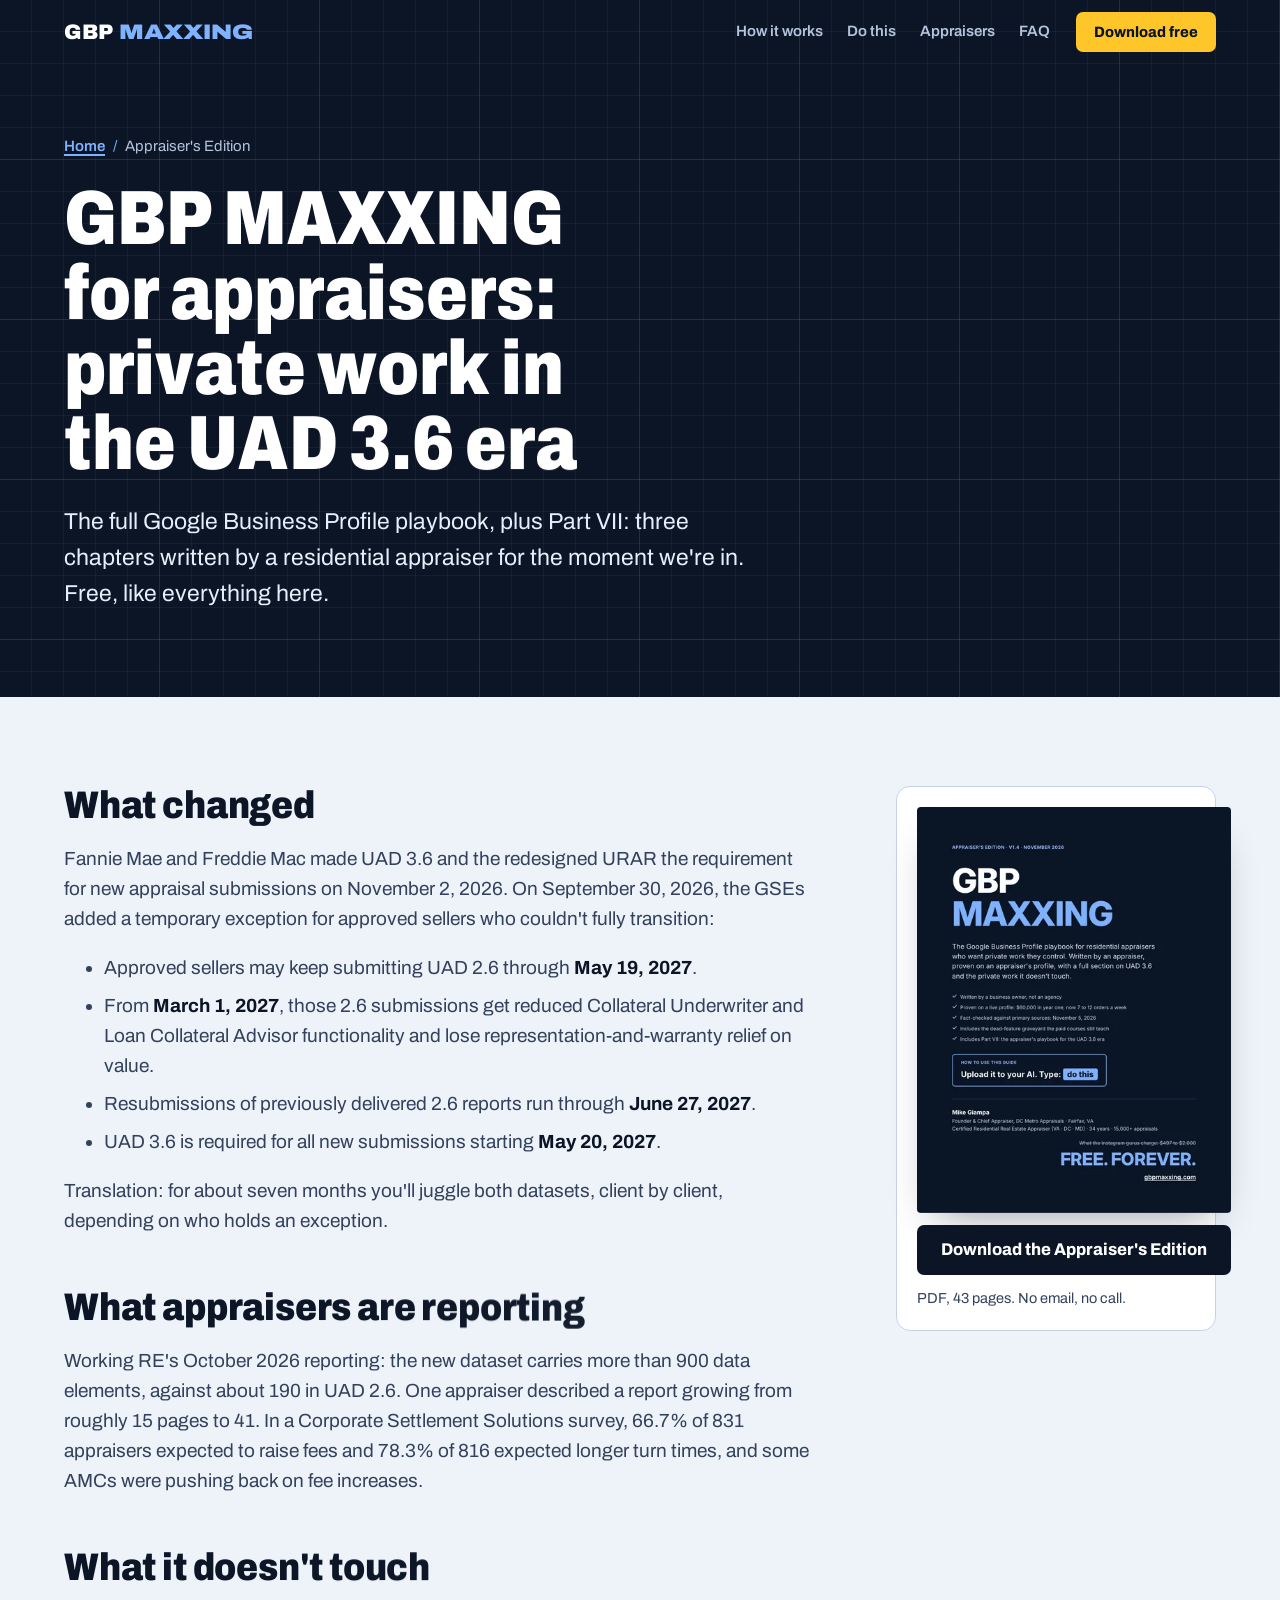
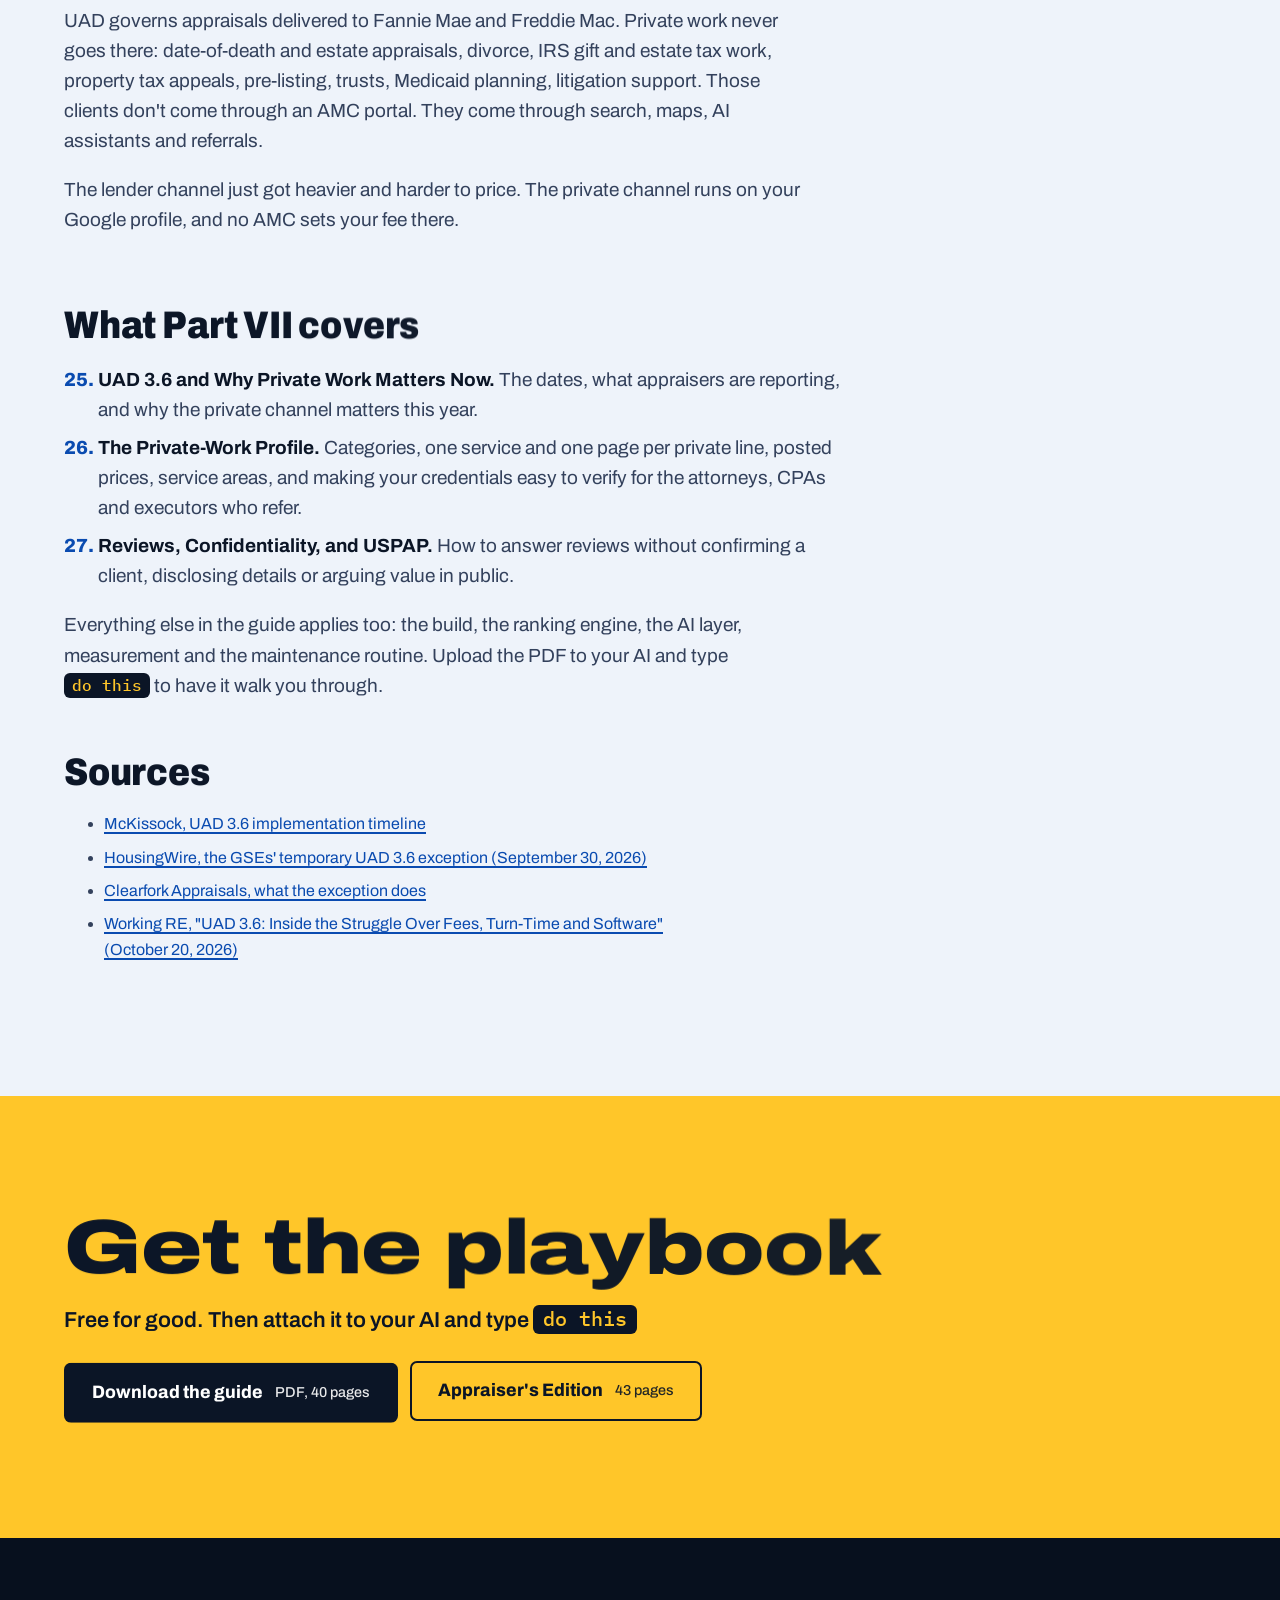
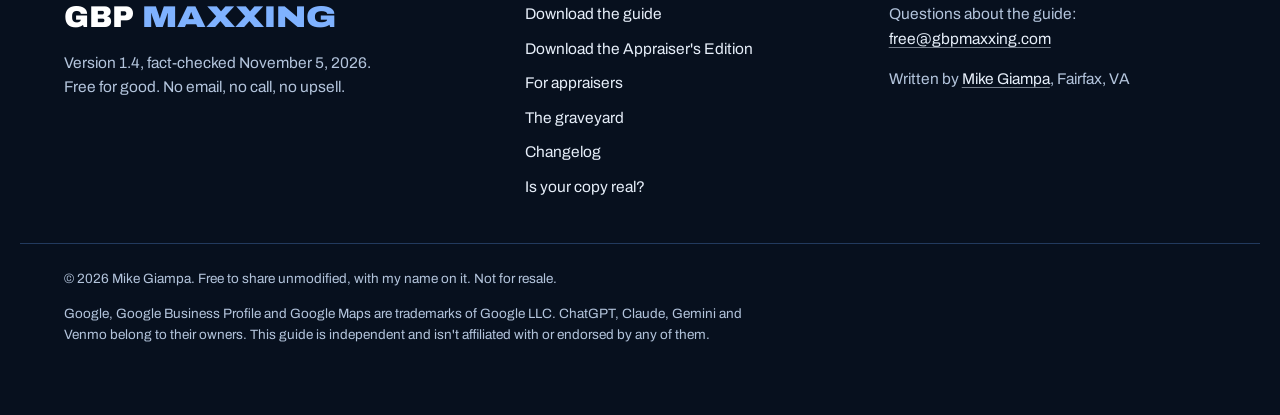
==== commit 16816581: "Fix broken share images The Open Graph images were rendered from an about:blank page, which can't lo" ====
--- a/appraisers/index.html
+++ b/appraisers/index.html
@@ -15,7 +15,7 @@
 <meta property="og:title" content="GBP MAXXING Appraiser&#39;s Edition: Private Work in the UAD 3.6 Era">
 <meta property="og:description" content="The free Google Business Profile playbook for residential appraisers, with Part VII on UAD 3.6, private work, and review replies that respect USPAP confidentiality.">
 <meta property="og:url" content="https://gbpmaxxing.com/appraisers/">
-<meta property="og:image" content="https://gbpmaxxing.com/assets/img/og-appraisers.png">
+<meta property="og:image" content="https://gbpmaxxing.com/assets/img/og-appraisers-v2.png">
 <meta property="og:image:width" content="1200">
 <meta property="og:image:height" content="630">
 <meta property="og:image:alt" content="GBP MAXXING: the free Google Business Profile playbook">
@@ -23,7 +23,7 @@
 <meta name="twitter:card" content="summary_large_image">
 <meta name="twitter:title" content="GBP MAXXING Appraiser&#39;s Edition: Private Work in the UAD 3.6 Era">
 <meta name="twitter:description" content="The free Google Business Profile playbook for residential appraisers, with Part VII on UAD 3.6, private work, and review replies that respect USPAP confidentiality.">
-<meta name="twitter:image" content="https://gbpmaxxing.com/assets/img/og-appraisers.png">
+<meta name="twitter:image" content="https://gbpmaxxing.com/assets/img/og-appraisers-v2.png">
 <link rel="icon" href="/favicon.ico" sizes="32x32">
 <link rel="icon" href="/assets/img/favicon.svg" type="image/svg+xml">
 <link rel="icon" href="/assets/img/icon-192.png" type="image/png" sizes="192x192">
@@ -31,7 +31,7 @@
 <link rel="manifest" href="/site.webmanifest">
 <link rel="preload" href="/assets/fonts/archivo-latin-wdth-normal.woff2" as="font" type="font/woff2" crossorigin>
 <style>@font-face{font-family:Archivo Variable;font-style:normal;font-display:swap;font-weight:100 900;font-stretch:62% 125%;src:url(/assets/fonts/archivo-latin-wdth-normal.woff2) format("woff2-variations"),url(/assets/fonts/archivo-latin-wdth-normal.woff2) format("woff2")}@font-face{font-family:Plex Mono;font-style:normal;font-display:swap;font-weight:400;src:url(/assets/fonts/ibm-plex-mono-latin-400-normal.woff2) format("woff2")}@font-face{font-family:Plex Mono;font-style:normal;font-display:swap;font-weight:500;src:url(/assets/fonts/ibm-plex-mono-latin-500-normal.woff2) format("woff2")}:root{--navy: #0B1526;--navy-2: #0F1D34;--navy-3: #142846;--night: #07101E;--blue: #7FB2FF;--blue-ink: #0A4BB0;--yellow: #FFC629;--yellow-2: #FFD866;--vellum: #EEF3FA;--paper: #FBFCFE;--ink: #0B1526;--ink-2: #33415C;--on-dark: #E6EEF9;--on-dark-2: #B3C4DC;--rule-dark: #223A5E;--rule-light: #C6D3E6;--grid: rgba(127, 178, 255, .065);--grid-major: rgba(127, 178, 255, .11);--wrap: 1240px;--gutter: clamp(18px, 4.4vw, 44px);--f: "Archivo Variable", "Archivo", system-ui, -apple-system, "Segoe UI", Roboto, sans-serif;--mono: "Plex Mono", ui-monospace, SFMono-Regular, Menlo, Consolas, monospace;--ease: cubic-bezier(.2, .8, .2, 1)}*,*:before,*:after{box-sizing:border-box}html{-webkit-text-size-adjust:100%;scroll-padding-top:84px}body{margin:0;background:var(--navy);color:var(--on-dark);font-family:var(--f);font-size:clamp(17px,.55vw + 14.5px,19px);line-height:1.58;font-weight:400;font-stretch:100%;-webkit-font-smoothing:antialiased;-moz-osx-font-smoothing:grayscale;text-rendering:optimizeLegibility;overflow-x:clip}img,svg{max-width:100%}img{height:auto;display:block}a{color:inherit;text-underline-offset:.18em;text-decoration-thickness:1.5px}h1,h2,h3{margin:0;line-height:1.02;font-weight:800;text-wrap:balance}p{margin:0 0 1em;text-wrap:pretty}button{font:inherit}.wrap{max-width:var(--wrap);margin:0 auto;padding:0 var(--gutter)}.skip{position:absolute;left:-9999px;top:12px;z-index:100;background:var(--yellow);color:var(--navy);padding:10px 16px;border-radius:6px;font-weight:700}.skip:focus{left:12px}.vh{position:absolute!important;width:1px;height:1px;padding:0;margin:-1px;overflow:hidden;clip:rect(0 0 0 0);clip-path:inset(50%);white-space:nowrap;border:0}:focus-visible{outline:3px solid var(--yellow);outline-offset:3px;border-radius:4px}.vellum :focus-visible,.sub-body :focus-visible,.final :focus-visible{outline-color:var(--navy)}.navy,.sub-hero,.hero{background-color:var(--navy);background-image:linear-gradient(var(--grid-major) 1px,transparent 1px),linear-gradient(90deg,var(--grid-major) 1px,transparent 1px),linear-gradient(var(--grid) 1px,transparent 1px),linear-gradient(90deg,var(--grid) 1px,transparent 1px);background-size:160px 160px,160px 160px,32px 32px,32px 32px;background-position:-1px -1px}.vellum{background:var(--vellum);color:var(--ink)}.sec{position:relative;padding:clamp(80px,11vw,150px) 0}.sec,.hero,.sub-hero,.sub-body{overflow-x:clip}h2{font-size:clamp(38px,5.4vw,78px);font-stretch:76%;font-weight:860;letter-spacing:-.005em;line-height:.96;max-width:15ch}h2.h-wide{font-stretch:116%;font-weight:820;max-width:20ch;font-size:clamp(34px,4.6vw,66px)}.navy h2,.grave h2{color:#fff}.vellum h2{color:var(--ink)}.intro{font-size:clamp(18px,1.2vw + 8px,22px);color:var(--on-dark-2);max-width:54ch;margin-top:22px}.vellum .intro{color:var(--ink-2)}.btn{display:inline-flex;align-items:center;justify-content:center;gap:12px;min-height:50px;padding:12px 22px;border-radius:7px;border:2px solid transparent;font-family:var(--f);font-weight:760;font-stretch:96%;font-size:17px;line-height:1.1;text-decoration:none;cursor:pointer;white-space:nowrap;transition:background-color .2s,border-color .2s,transform .15s var(--ease),color .2s}.btn:active{transform:translateY(1px)}.btn-lg{min-height:60px;padding:14px 26px;font-size:18px}.btn-sm{min-height:40px;padding:8px 16px;font-size:15px}.btn-block{width:100%}.btn-meta{font-weight:500;font-size:.8em;opacity:.9;font-stretch:100%}.btn-primary{background:var(--yellow);color:var(--navy)}.btn-primary:hover{background:var(--yellow-2)}.btn-ghost{border-color:var(--blue);color:#fff;background:#0b1526e0}.btn-ghost:hover{background:#7fb2ff29}.btn-dark{background:var(--navy);color:#fff}.btn-dark:hover{background:var(--navy-3)}.btn-line{border-color:var(--navy);color:var(--navy);background:transparent}.btn-line:hover{background:#0b15260f}.cta-row,.act-row{display:flex;flex-wrap:wrap;gap:12px}.act-row{margin:22px 0 8px}.chip{display:inline-block;font-family:var(--mono);font-weight:500;font-size:.9em;line-height:1.35;padding:.06em .5em .1em;border-radius:6px;background:var(--navy);color:var(--yellow);white-space:nowrap;vertical-align:.04em}.chip-dark{background:#ffc6291a;border:1px solid rgba(255,198,41,.55)}.caret{display:inline-block;width:.5em;height:1.05em;margin-left:3px;vertical-align:-.18em;background:var(--yellow);animation:blink 1.05s steps(1) infinite}@keyframes blink{50%{opacity:0}}.tlink{color:var(--blue);font-weight:650}.tlink:hover{color:#fff}.site-head{position:fixed;inset:0 0 auto;z-index:50;transition:background-color .3s,box-shadow .3s,backdrop-filter .3s}.site-head.is-solid{background:#0b1526e6;-webkit-backdrop-filter:blur(12px);backdrop-filter:blur(12px);box-shadow:0 1px 0 var(--rule-dark)}.head-in{max-width:var(--wrap);margin:0 auto;padding:12px var(--gutter);display:flex;align-items:center;gap:26px}.mark{display:inline-flex;align-items:baseline;gap:.26em;font-weight:900;font-size:21px;line-height:1;color:#fff;text-decoration:none;letter-spacing:.005em}.mark-g{font-stretch:100%}.mark-m{font-stretch:125%;color:var(--blue)}.mark-lg{font-size:30px}.head-nav{display:none;gap:24px;margin-left:auto}.head-nav a{color:var(--on-dark-2);text-decoration:none;font-weight:600;font-size:15px}.head-nav a:hover{color:#fff}.head-in .btn{margin-left:auto}@media(min-width:920px){.head-nav{display:flex}.head-in .btn{margin-left:0}}.hero{position:relative;min-height:100svh;padding:clamp(96px,13vh,132px) 0 clamp(48px,7vh,80px);overflow:hidden;display:flex;align-items:center}.hero-stage{position:absolute;inset:0;z-index:0}.hero-canvas{position:absolute;inset:0;width:100%;height:100%;display:block;opacity:0;transition:opacity .5s ease}.hero-canvas.is-ready{opacity:1}.hero-shade{position:absolute;inset:0;pointer-events:none;background:linear-gradient(90deg,#0b1526e6,#0b15268c 32%,#0b152600 56%),linear-gradient(0deg,var(--navy) 0%,rgba(11,21,38,0) 26%),linear-gradient(180deg,#0b1526b3,#0b152600 18%)}.hero-in{position:relative;z-index:1;width:100%}.hero-title{display:block;margin:0}.wm{display:block;font-weight:900;line-height:.8;text-transform:uppercase;letter-spacing:-.012em}.wm-g,.wm-m{display:block;font-size:clamp(64px,11.6vw,178px)}.wm-g{color:#fff;font-stretch:100%}.wm-m{color:var(--blue);font-stretch:var(--wdth, 125%);margin-top:.02em;white-space:nowrap}.hero-sub{display:block;margin-top:clamp(16px,2.2vw,26px);font-size:clamp(23px,2.6vw,36px);font-weight:760;font-stretch:88%;color:#fff;line-height:1.12;letter-spacing:0;text-transform:none}.hero-grid{display:grid;grid-template-columns:minmax(0,1fr);gap:34px;margin-top:clamp(18px,2.4vw,30px)}.lede{font-size:clamp(18px,.7vw + 13px,21px);color:var(--on-dark);max-width:40ch}.hero .cta-row{margin:26px 0 20px}.dothis-line{font-size:17px;color:var(--on-dark-2)}.hero-cover{margin:0;justify-self:start}.hero-cover img{width:min(320px,56vw);border-radius:3px;transform:perspective(1300px) rotateY(-16deg) rotateX(7deg) rotate(1.5deg);box-shadow:0 50px 90px -20px #0009,0 0 0 1px #7fb2ff4d;transform-origin:40% 60%}@media(min-width:960px){.hero-grid{grid-template-columns:minmax(0,1.3fr) minmax(0,.7fr);align-items:start}.hero-cover{justify-self:end;margin-top:-28px}.hero-cover img{width:min(290px,22vw)}}.no-webgl{background:var(--navy) url(/assets/img/hero-still-wide.webp) center / cover no-repeat}@media(max-width:759px),(max-aspect-ratio:1/1){.no-webgl{background-image:url(/assets/img/hero-still-tall.webp);background-position:center bottom}}.split{display:grid;gap:52px;grid-template-columns:minmax(0,1fr)}@media(min-width:920px){.split{grid-template-columns:minmax(0,1.05fr) minmax(0,.95fr);align-items:center;gap:72px}}.copy p{color:var(--ink-2);max-width:54ch;font-size:clamp(17px,.5vw + 14.5px,19.5px)}.vellum .copy h2{margin-bottom:26px}.receipt-stage{display:flex;justify-content:center;padding:10px 0 30px}.receipt{position:relative;width:min(392px,100%);font-family:var(--mono);color:#1c2433}.r-paper{position:relative;background:var(--paper);padding:30px 28px 38px;box-shadow:0 40px 70px -24px #0b152652,0 2px #0b15260a;transform:rotate(1.2deg)}.r-paper:after{content:"";position:absolute;left:0;right:0;bottom:0;height:9px;background:linear-gradient(45deg,var(--vellum) 50%,transparent 50%) 0 100% / 14px 9px repeat-x,linear-gradient(-45deg,var(--vellum) 50%,transparent 50%) 0 100% / 14px 9px repeat-x}.r-head{text-align:center;font-weight:500;font-size:17px;text-transform:uppercase;letter-spacing:.06em;margin:0 0 4px}.r-sub{text-align:center;font-size:13px;color:#48536a;margin:0 0 20px}.r-items{list-style:none;margin:0;padding:14px 0 6px;border-top:1.5px dashed #9AA6BA}.r-items li,.r-total{display:flex;justify-content:space-between;gap:16px;font-size:15px;padding:7px 0}.r-items li span:last-child{text-align:right}.r-total{border-top:1.5px dashed #9AA6BA;margin:8px 0 0;padding-top:14px;font-weight:500;font-size:17px;text-transform:uppercase}.r-foot{text-align:center;font-size:12.5px;color:#48536a;margin:22px 0 0;text-transform:uppercase;letter-spacing:.04em}.stamp{position:absolute;right:-34px;bottom:-22px;z-index:2;display:grid;justify-items:center;gap:2px;background:var(--yellow);color:var(--navy);padding:14px 22px 12px;border-radius:8px;transform:rotate(-12deg);box-shadow:0 18px 36px -10px #0b152673;font-family:var(--f)}.stamp-big{font-size:56px;font-weight:900;font-stretch:125%;line-height:.9;letter-spacing:.01em}.stamp-small{font-family:var(--mono);font-size:12.5px;font-weight:500}.proof-grid{display:grid;gap:54px;margin-top:46px}@media(min-width:980px){.proof-grid{grid-template-columns:minmax(0,.86fr) minmax(0,1.14fr);align-items:start;gap:72px}}.proof-list{list-style:none;margin:0;padding:0;display:grid;gap:28px}.proof-list li{font-size:clamp(17px,.5vw + 14.5px,19px);color:var(--on-dark-2);border-top:1px solid var(--rule-dark);padding-top:20px}.proof-list strong{display:block;font-size:clamp(28px,3vw,42px);font-stretch:84%;font-weight:850;color:#fff;line-height:1.04;margin-bottom:8px}.chart{margin:0}.chart svg{width:100%;height:auto;display:block;overflow:visible}.chart figcaption{font-size:14.5px;color:var(--on-dark-2);margin-top:16px;max-width:64ch}.how-head{margin-bottom:clamp(30px,4vw,56px)}.how-body{position:relative}.step{position:relative;padding:30px 0 30px 26px;border-top:1px solid var(--rule-dark)}.step:before{content:"";position:absolute;left:0;top:34px;bottom:34px;width:4px;border-radius:2px;background:var(--rule-dark);transition:background-color .35s}.step.is-on:before{background:var(--yellow)}.step h3{font-size:clamp(30px,3.2vw,44px);font-stretch:112%;color:#fff;margin-bottom:12px}.step p{color:var(--on-dark);max-width:46ch}.step .ch{color:var(--blue);font-size:15px;font-weight:600;margin:0}.how-phone-col{position:sticky;top:76px;z-index:0;align-self:start}.ph-note{text-align:center;font-size:13px;color:var(--on-dark-2);margin:12px 0 0}.phone{position:relative;width:min(330px,74vw);margin:0 auto;padding:12px;border:2px solid var(--blue);border-radius:42px;background:var(--navy-2);box-shadow:0 0 0 8px #7fb2ff0f,0 50px 80px -30px #0009}.ph-notch{position:absolute;top:18px;left:50%;width:76px;height:20px;margin-left:-38px;border-radius:12px;background:var(--navy);border:1.5px solid var(--blue);z-index:2}.ph-screen{position:relative;border-radius:32px;overflow:hidden;background:#f3f6fb;color:var(--ink);padding:48px 12px 14px;height:clamp(500px,64vh,620px)}.ph-search{display:flex;align-items:center;gap:8px;background:#fff;border:1px solid #CFD9E8;border-radius:22px;padding:9px 14px;font-size:15px;font-weight:600;color:var(--ink)}.ph-mag{width:13px;height:13px;border:2px solid var(--ink-2);border-radius:50%;position:relative;flex:none}.ph-mag:after{content:"";position:absolute;width:6px;height:2px;background:var(--ink-2);right:-5px;bottom:-3px;transform:rotate(45deg)}.ph-map{margin:10px 0;border-radius:14px;overflow:hidden;background:#e4ebf5;border:1px solid #D3DCEA}.ph-map-svg{display:block;width:100%;height:auto}.ph-map .roads path{stroke:#fff;stroke-width:7;fill:none}.ph-map .blocks rect{fill:#d2dcea}.ph-map .radius{fill:#0a4bb012;stroke:var(--blue-ink);stroke-width:1.5;stroke-dasharray:4 4;opacity:0;transition:opacity .5s}.ph-map .me{fill:var(--blue-ink);stroke:#fff;stroke-width:2.5;opacity:0;transition:opacity .5s}.ph-map .pin path{fill:#50607a;transition:fill .4s}.ph-map .pin circle{fill:#fff}.ph-map .pin-you path{fill:#50607a}.ph-map .pin-you{transition:transform .5s var(--ease)}.ph-results{position:relative;list-style:none;margin:0;padding:0;height:198px}.res{position:absolute;left:0;right:0;top:0;height:60px;display:grid;grid-template-columns:1fr auto;grid-template-rows:auto auto;column-gap:8px;background:#fff;border:1px solid #D6DFEC;border-radius:12px;padding:8px 12px;transition:transform .7s var(--ease),border-color .4s,box-shadow .4s}.res-name{font-weight:760;font-size:15px}.res-meta{font-size:13px;color:var(--ink-2);display:inline-flex;align-items:center;gap:6px;justify-self:end}.res-tag{grid-column:1 / -1;font-size:12.5px;color:var(--ink-2);white-space:nowrap;overflow:hidden;text-overflow:ellipsis;border-radius:4px;transition:background-color .4s,color .4s}.stars{width:58px;height:11px;background:linear-gradient(90deg,#E5A800 var(--fill, 86%),#C9D2DF var(--fill, 86%));-webkit-mask:url("data:image/svg+xml,%3Csvg xmlns='http://www.w3.org/2000/svg' viewBox='0 0 60 11'%3E%3Cg fill='%23000'%3E%3Cpath d='M5.5 0l1.6 3.6 3.9.4-2.9 2.6.8 3.9L5.5 8.5 2.1 10.5l.8-3.9L0 4l3.9-.4z'/%3E%3Cpath transform='translate(12)' d='M5.5 0l1.6 3.6 3.9.4-2.9 2.6.8 3.9L5.5 8.5 2.1 10.5l.8-3.9L0 4l3.9-.4z'/%3E%3Cpath transform='translate(24)' d='M5.5 0l1.6 3.6 3.9.4-2.9 2.6.8 3.9L5.5 8.5 2.1 10.5l.8-3.9L0 4l3.9-.4z'/%3E%3Cpath transform='translate(36)' d='M5.5 0l1.6 3.6 3.9.4-2.9 2.6.8 3.9L5.5 8.5 2.1 10.5l.8-3.9L0 4l3.9-.4z'/%3E%3Cpath transform='translate(48)' d='M5.5 0l1.6 3.6 3.9.4-2.9 2.6.8 3.9L5.5 8.5 2.1 10.5l.8-3.9L0 4l3.9-.4z'/%3E%3C/g%3E%3C/svg%3E") center / 100% 100% no-repeat;mask:url("data:image/svg+xml,%3Csvg xmlns='http://www.w3.org/2000/svg' viewBox='0 0 60 11'%3E%3Cg fill='%23000'%3E%3Cpath d='M5.5 0l1.6 3.6 3.9.4-2.9 2.6.8 3.9L5.5 8.5 2.1 10.5l.8-3.9L0 4l3.9-.4z'/%3E%3Cpath transform='translate(12)' d='M5.5 0l1.6 3.6 3.9.4-2.9 2.6.8 3.9L5.5 8.5 2.1 10.5l.8-3.9L0 4l3.9-.4z'/%3E%3Cpath transform='translate(24)' d='M5.5 0l1.6 3.6 3.9.4-2.9 2.6.8 3.9L5.5 8.5 2.1 10.5l.8-3.9L0 4l3.9-.4z'/%3E%3Cpath transform='translate(36)' d='M5.5 0l1.6 3.6 3.9.4-2.9 2.6.8 3.9L5.5 8.5 2.1 10.5l.8-3.9L0 4l3.9-.4z'/%3E%3Cpath transform='translate(48)' d='M5.5 0l1.6 3.6 3.9.4-2.9 2.6.8 3.9L5.5 8.5 2.1 10.5l.8-3.9L0 4l3.9-.4z'/%3E%3C/g%3E%3C/svg%3E") center / 100% 100% no-repeat}.stars.s4{--fill: 82%}.stars.s5{--fill: 100%}.res-a{transform:translateY(0)}.res-b{transform:translateY(68px)}.res-you{transform:translateY(136px)}.ph-ai{position:absolute;left:12px;right:12px;bottom:14px;background:var(--navy);color:#fff;border-radius:14px;padding:12px 14px;font-size:13.5px;line-height:1.45;transform:translateY(130%);opacity:0;transition:transform .6s var(--ease),opacity .4s}.ph-ai-k{display:block;font-family:var(--mono);font-size:12px;color:var(--yellow);margin-bottom:4px}.phone[data-step="1"] .res-you .res-tag{background:#fff1c2;color:var(--ink)}.phone[data-step="2"] .radius,.phone[data-step="2"] .me{opacity:1}.phone[data-step="3"] .res-you,.phone[data-step="4"] .res-you{transform:translateY(0);border-color:#e5a800;box-shadow:0 10px 24px -12px #e5a800b3}.phone[data-step="3"] .res-a,.phone[data-step="4"] .res-a{transform:translateY(68px)}.phone[data-step="3"] .res-b,.phone[data-step="4"] .res-b{transform:translateY(136px)}.phone[data-step="3"] .pin-you path,.phone[data-step="4"] .pin-you path{fill:#e5a800}.phone[data-step="3"] .pin-you,.phone[data-step="4"] .pin-you{transform:translate(176px,74px) scale(1.35)}.phone[data-step="4"] .ph-ai{transform:none;opacity:1}@media(min-width:980px){.how-body{display:grid;grid-template-columns:minmax(0,1fr) minmax(0,.92fr);gap:80px}.how-phone-col{grid-column:2;grid-row:1}.how-steps{grid-column:1;grid-row:1}.step{min-height:62vh;display:flex;flex-direction:column;justify-content:center}.how-steps .step:last-child{min-height:74vh}}@media(max-width:979px){.how-phone-col{top:62px}.phone{width:min(236px,60vw);border-radius:32px;padding:8px}.ph-screen{height:min(420px,50vh);border-radius:25px;padding:38px 9px 10px}.ph-notch{top:13px;width:56px;height:15px;margin-left:-28px}.ph-search{font-size:13px;padding:7px 11px}.ph-results{height:164px}.res{height:50px;padding:5px 9px;border-radius:10px}.res-name{font-size:13px}.res-meta,.res-tag{font-size:11px}.stars{width:48px;height:9px}.res-b{transform:translateY(56px)}.res-you{transform:translateY(112px)}.phone[data-step="3"] .res-a,.phone[data-step="4"] .res-a{transform:translateY(56px)}.phone[data-step="3"] .res-b,.phone[data-step="4"] .res-b{transform:translateY(112px)}.ph-ai{font-size:11.5px;padding:9px 11px;left:9px;right:9px;bottom:10px}.ph-note{display:none}.how-steps{position:relative;z-index:2;margin-top:6vh}.how-steps .step{background:var(--navy-2);border:1px solid var(--rule-dark);border-radius:12px;padding:20px 18px 20px 30px;margin:0 0 44vh;box-shadow:0 -24px 40px -12px #07101ed9}.how-steps .step:last-child{margin-bottom:8vh}.step:before{left:13px;top:22px;bottom:22px}.step h3{font-size:28px}.step p{font-size:16.5px}}.grave{background:var(--night);padding-bottom:0;overflow:hidden}.grave .intro{color:var(--on-dark-2)}.grave:before{content:"";position:absolute;inset:0;pointer-events:none;background:radial-gradient(ellipse 60% 30% at 20% 88%,rgba(127,178,255,.1),transparent 70%),radial-gradient(ellipse 50% 26% at 78% 92%,rgba(127,178,255,.08),transparent 70%);animation:fog 18s ease-in-out infinite alternate}@keyframes fog{to{transform:translate(4%)}}.stones{position:relative;display:grid;grid-template-columns:repeat(2,minmax(0,1fr));gap:14px;margin-top:54px;align-items:end;overflow:hidden;padding-top:30px}@media(min-width:900px){.stones{grid-template-columns:repeat(4,minmax(0,1fr));gap:26px}}.stone-face{position:relative;text-align:center;padding:clamp(44px,6vw,70px) clamp(12px,1.6vw,22px) 28px;border:2px solid var(--blue);border-bottom:0;border-radius:50% 50% 0 0/22% 22% 0 0;background:linear-gradient(180deg,#7fb2ff1a,#7fb2ff06);min-height:clamp(250px,26vw,330px)}.stone-face:before{content:"";position:absolute;top:18px;left:50%;width:2px;height:22px;margin-left:-1px;background:var(--blue);opacity:.7}.stone-face:after{content:"";position:absolute;top:25px;left:50%;width:14px;height:2px;margin-left:-7px;background:var(--blue);opacity:.7}.stone h3{font-size:clamp(19px,1.7vw,25px);font-stretch:86%;color:#fff}.stone-date{font-family:var(--mono);font-size:clamp(12px,1vw,14px);color:var(--yellow);margin:12px 0 10px}.stone-ep{font-size:clamp(14px,1.1vw,15.5px);color:var(--on-dark-2);margin:0;line-height:1.45}.ground{height:clamp(70px,9vw,110px);border-top:2px solid var(--blue);background:repeating-linear-gradient(-45deg,rgba(127,178,255,.1) 0 2px,transparent 2px 14px)}.grave-more{margin:28px 0 46px}.dothis .copy>p{color:var(--ink-2)}.steps{counter-reset:s;list-style:none;padding:0;margin:28px 0 22px;display:grid;gap:16px}.steps li{counter-increment:s;position:relative;padding-left:58px;min-height:42px;font-size:clamp(17px,.5vw + 14.5px,19.5px);color:var(--ink-2)}.steps li:before{content:counter(s);position:absolute;left:0;top:-3px;width:42px;height:42px;border-radius:50%;background:var(--navy);color:var(--yellow);font-weight:900;font-size:19px;display:grid;place-items:center}.steps strong{color:var(--ink)}.mp{margin-top:26px;border-top:1px solid var(--rule-light);padding-top:16px}.mp summary{cursor:pointer;font-weight:760;color:var(--ink);list-style:none;display:inline-flex;gap:10px;align-items:center}.mp summary::-webkit-details-marker{display:none}.mp summary:before{content:"+";display:grid;place-items:center;width:26px;height:26px;border-radius:50%;border:2px solid var(--ink);font-weight:600;line-height:1;transition:transform .2s}.mp[open] summary:before{transform:rotate(45deg)}.mp-body{font-family:var(--mono);font-size:14px;line-height:1.6;color:var(--ink);background:#fff;border:1px solid var(--rule-light);border-left:4px solid var(--blue-ink);padding:18px;margin:14px 0}.mp-body p:last-child{margin:0}.chat-col{min-width:0}.chat{background:#fff;border:1px solid var(--rule-light);border-radius:20px;box-shadow:0 40px 80px -30px #0b152659;overflow:hidden;color:var(--ink);font-size:16px}.chat-top{display:flex;align-items:center;gap:10px;padding:14px 20px;border-bottom:1px solid var(--rule-light);font-weight:760}.chat-dot{width:10px;height:10px;border-radius:50%;background:#2f9e66}.chat-body{position:relative;padding:20px;display:grid;gap:12px;min-height:440px;align-content:start}.m{max-width:88%;padding:12px 15px;border-radius:16px}.m-file{justify-self:end;display:flex;align-items:center;gap:12px;background:var(--vellum);border:1px solid var(--rule-light)}.m-file small{display:block;font-size:13px;color:var(--ink-2)}.pdf-ico{background:#b42318;color:#fff;font-weight:800;font-size:11.5px;padding:8px 7px;border-radius:5px;letter-spacing:.03em}.m-user{justify-self:end;background:var(--navy);color:#fff;font-family:var(--mono);font-size:17px;border-bottom-right-radius:5px}.m-ai{justify-self:start;background:var(--vellum);border-bottom-left-radius:5px}.m-ai p{margin:0 0 8px}.m-ai ol{margin:0;padding-left:22px}.m-ai li{margin-bottom:3px}.m-dots{position:absolute;left:20px;display:none;gap:5px;padding:14px 16px;background:var(--vellum);border-radius:16px}.m-dots i{width:7px;height:7px;border-radius:50%;background:var(--ink-2);animation:dot 1s infinite ease-in-out}.m-dots i:nth-child(2){animation-delay:.15s}.m-dots i:nth-child(3){animation-delay:.3s}@keyframes dot{0%,to{opacity:.3;transform:translateY(0)}50%{opacity:1;transform:translateY(-3px)}}.chat.is-thinking .m-dots{display:inline-flex}.chat-in{display:flex;justify-content:space-between;align-items:center;margin:0 16px 16px;padding:12px 14px;border:1px solid var(--rule-light);border-radius:16px;color:var(--ink-2)}.chat-send{width:30px;height:30px;border-radius:50%;background:var(--navy);position:relative}.chat-send:after{content:"";position:absolute;left:11px;top:12px;width:7px;height:7px;border-left:2.2px solid #fff;border-top:2.2px solid #fff;transform:rotate(45deg)}.chat-note{font-size:14px;color:var(--ink-2);text-align:center;margin:12px 0 0}@media(min-width:920px){.split-chat{grid-template-columns:minmax(0,1fr) minmax(0,.92fr)}}.inside{overflow:hidden}.reel{overflow-x:auto;overscroll-behavior-x:contain;scroll-snap-type:x mandatory;-webkit-overflow-scrolling:touch;scrollbar-width:none;margin-top:44px;padding-bottom:6px}.reel::-webkit-scrollbar{display:none}.reel-track{display:flex;gap:18px;width:max-content;padding:0 var(--gutter)}.part{scroll-snap-align:center;flex:none;width:min(350px,84vw);border:1.5px solid var(--rule-dark);border-radius:12px;padding:26px 24px 24px;background:#0f1d34d1;position:relative}.part-appr{border-color:var(--yellow)}.part-tools{border-style:dashed}.pn{font-size:120px;font-weight:900;font-stretch:62%;line-height:.78;margin:0 0 18px;color:transparent;-webkit-text-stroke:1.6px var(--blue);letter-spacing:-.01em}.part-appr .pn{-webkit-text-stroke-color:var(--yellow)}.part h3{font-size:25px;font-stretch:90%;color:#fff;margin-bottom:16px;line-height:1.1}.part h3 .pk{display:block;font-size:14.5px;font-weight:650;font-stretch:100%;color:var(--blue);margin-bottom:6px}.part-appr h3 .pk{color:var(--yellow)}.part ol,.part ul{margin:0;padding-left:30px;color:var(--on-dark-2);font-size:15.5px;line-height:1.45}.part li{margin-bottom:7px}.part ol li::marker{color:var(--blue);font-weight:700;font-size:14px}.reel-hint{font-size:14px;color:var(--on-dark-2);margin:16px var(--gutter) 0}@media(min-width:980px){.reel-hint{display:none}}.reel.is-pinned{overflow:visible;scroll-snap-type:none}.for{overflow:hidden}.trades{display:flex;flex-wrap:wrap;gap:.04em .32em;margin:34px 0;font-size:clamp(34px,5.4vw,86px);font-weight:880;line-height:.9;color:var(--ink);text-transform:uppercase;will-change:transform}.trades .t{display:inline-block;flex:none;white-space:nowrap}.t1{font-stretch:62%}.t2{font-stretch:125%;font-weight:820}.t3{font-stretch:84%}.t0{font-stretch:108%}.for-copy{font-size:clamp(18px,.6vw + 14px,21px);color:var(--ink-2);max-width:56ch}.appr-box{margin-top:54px;max-width:900px;border-radius:14px;padding:clamp(26px,4vw,48px);color:var(--on-dark);background-color:var(--navy);background-image:linear-gradient(var(--grid) 1px,transparent 1px),linear-gradient(90deg,var(--grid) 1px,transparent 1px);background-size:28px 28px}.appr-box h3{font-size:clamp(26px,2.6vw,36px);font-stretch:92%;color:#fff;margin-bottom:14px}.appr-box p{color:var(--on-dark);max-width:62ch}.about-grid{display:grid;gap:44px;align-items:center}@media(min-width:960px){.about-grid{grid-template-columns:minmax(0,420px) minmax(0,1fr);gap:80px}}.portrait{position:relative;margin:0;max-width:460px}.portrait img{width:100%;border-radius:6px}.portrait:before,.portrait:after{content:"";position:absolute;width:34px;height:34px;border-color:var(--blue);border-style:solid}.portrait:before{top:-12px;left:-12px;border-width:2px 0 0 2px}.portrait:after{bottom:-12px;right:-12px;border-width:0 2px 2px 0}.about-copy h2{margin-bottom:24px}.about-lead{font-size:clamp(24px,2.3vw,33px);font-weight:760;font-stretch:90%;color:#fff;line-height:1.18}.about-copy p{color:var(--on-dark);max-width:58ch}.about-links{list-style:none;padding:0;margin:26px 0 0;display:grid;gap:10px;color:var(--on-dark-2)}.about-links a{color:var(--blue);font-weight:650}.about-links a:hover{color:#fff}.tip-grid{display:grid;gap:34px;align-items:center}@media(min-width:820px){.tip-grid{grid-template-columns:270px minmax(0,1fr);gap:64px}}.qr{display:block;width:min(270px,72vw);background:#fff;padding:14px;border-radius:14px;border:1px solid var(--rule-light);box-shadow:0 30px 60px -30px #0b152659}.qr svg{width:100%;height:auto;display:block}.qr-sm{width:100%}.tip h2{margin-bottom:18px}.tip p{color:var(--ink-2);max-width:56ch}.fine{font-size:14.5px;color:var(--ink-2)}.tip .fine a,.sub-card .fine a{color:var(--blue-ink)}.faq-grid{display:grid;gap:34px}@media(min-width:980px){.faq-grid{grid-template-columns:minmax(0,.62fr) minmax(0,1.38fr);gap:64px}}.faq-list details{border-top:1px solid var(--rule-dark);padding:20px 0}.faq-list details:last-child{border-bottom:1px solid var(--rule-dark)}.faq-list summary{cursor:pointer;list-style:none;display:flex;justify-content:space-between;align-items:center;gap:18px;font-size:clamp(19px,.8vw + 14px,23px);font-weight:720;color:#fff}.faq-list summary::-webkit-details-marker{display:none}.faq-list summary:after{content:"+";flex:none;color:var(--yellow);font-size:30px;font-weight:400;line-height:.8;transition:transform .2s}.faq-list details[open] summary:after{transform:rotate(45deg)}.faq-list p{margin:14px 0 0;color:var(--on-dark);max-width:64ch}.final{background:var(--yellow);color:var(--navy);padding:clamp(70px,9vw,120px) 0}.final h2{color:var(--navy);font-size:clamp(46px,8.4vw,132px);font-stretch:125%;max-width:none;letter-spacing:-.01em}.final p{font-size:clamp(18px,.6vw + 14px,22px);margin:18px 0 26px;font-weight:600}.final .chip-dark{background:var(--navy);color:var(--yellow);border:0}.final .btn-primary{background:var(--navy);color:#fff}.final .btn-primary:hover{background:var(--navy-3)}.final .btn-ghost{border-color:var(--navy);color:var(--navy);background:transparent}.final .btn-ghost:hover{background:#0b152614}.final-sm h2{font-size:clamp(40px,6vw,88px)}.site-foot{background:var(--night);color:var(--on-dark-2);padding:64px 0 calc(110px + env(safe-area-inset-bottom));font-size:15.5px}@media(min-width:920px){.site-foot{padding-bottom:56px}}.foot-grid{display:grid;gap:36px}@media(min-width:920px){.foot-grid{grid-template-columns:1.3fr 1fr 1fr}}.foot-mark p{margin-top:16px}.foot-nav{display:grid;gap:10px;align-content:start}.foot-nav a,.foot-contact a{color:var(--on-dark);text-decoration:none}.foot-contact a{text-decoration:underline;text-decoration-color:#e6eef980}.foot-nav a:hover,.foot-contact a:hover{text-decoration:underline;text-decoration-color:currentColor;color:#fff}.foot-legal{margin-top:44px;padding-top:24px;border-top:1px solid var(--rule-dark);font-size:13.5px}.foot-legal p{max-width:90ch}.dock{position:fixed;left:0;right:0;bottom:0;z-index:45;padding:10px var(--gutter) calc(10px + env(safe-area-inset-bottom));background:#0b1526f0;-webkit-backdrop-filter:blur(10px);backdrop-filter:blur(10px);border-top:1px solid var(--rule-dark);transform:translateY(110%);transition:transform .35s var(--ease)}.dock.is-on{transform:none}.dock .btn{width:100%}@media(min-width:920px){.dock{display:none}}.route{display:none}@media(min-width:1400px){.route{position:fixed;left:22px;top:50%;transform:translateY(-50%);z-index:30;display:flex;flex-direction:column;gap:18px;padding:6px 0}.route-line{position:absolute;left:5px;top:0;bottom:0;width:2px;background:var(--rule-dark);border-radius:1px}.route-fill{position:absolute;inset:0;background:var(--blue);transform-origin:top;transform:scaleY(0);border-radius:1px}.route-pt{position:relative;display:flex;align-items:center;gap:12px;text-decoration:none}.route-pt:before{content:"";width:12px;height:12px;border-radius:50%;background:var(--navy);border:2px solid var(--blue);transition:background-color .3s,border-color .3s,transform .3s}.route-pt.is-on:before{background:var(--yellow);border-color:var(--yellow);transform:scale(1.25)}.route-lbl{font-size:13px;font-weight:650;color:var(--on-dark-2);opacity:0;transform:translate(-4px);transition:opacity .2s,transform .2s;white-space:nowrap;background:#0b1526e6;padding:3px 8px;border-radius:5px}.route-pt:hover .route-lbl,.route-pt:focus-visible .route-lbl,.route-pt.is-on .route-lbl{opacity:1;transform:none}.route.on-light .route-lbl{color:var(--ink);background:#eef3faf2}}.sub-hero{padding:clamp(118px,15vh,160px) 0 clamp(52px,7vw,84px)}.crumbs ol{list-style:none;display:flex;flex-wrap:wrap;gap:8px;padding:0;margin:0 0 22px;font-size:15px;color:var(--on-dark-2)}.crumbs li+li:before{content:"/";margin-right:8px;color:var(--blue)}.crumbs a{color:var(--blue);font-weight:600}.sub-hero h1{font-size:clamp(40px,6vw,86px);font-stretch:82%;font-weight:870;color:#fff;max-width:17ch;line-height:.98}.sub-lede{font-size:clamp(18px,.8vw + 14px,23px);color:var(--on-dark);max-width:54ch;margin:22px 0 0}.nf .cta-row{margin-top:32px}.nf{min-height:72vh;display:flex;align-items:center}.sub-body{background:var(--vellum);color:var(--ink);padding:clamp(56px,7vw,96px) 0 clamp(72px,9vw,120px)}.prose h2{font-size:clamp(28px,3vw,42px);font-stretch:88%;color:var(--ink);margin:52px 0 18px;max-width:26ch;line-height:1.04}.prose>h2:first-child,.prose .sub-split>div>h2:first-child,.release:first-child h2{margin-top:0}.prose p,.prose li{color:var(--ink-2);max-width:68ch}.prose li{margin-bottom:8px}.prose a:not(.btn){color:var(--blue-ink)}.prose strong{color:var(--ink)}.sub-split{display:grid;gap:44px}@media(min-width:980px){.sub-split{grid-template-columns:minmax(0,1fr) 320px;gap:64px;align-items:start}}.sub-card{background:#fff;border:1px solid var(--rule-light);border-radius:14px;padding:20px;display:grid;gap:12px;align-self:start}@media(min-width:980px){.sub-card{position:sticky;top:96px}}.sub-card img{border-radius:4px;box-shadow:0 20px 40px -20px #0b152673}.sub-card .fine{margin:0}.grave-table{border-bottom:1px solid var(--rule-light)}.gt-row{display:grid;gap:6px 36px;padding:22px 0;border-top:1px solid var(--rule-light)}@media(min-width:820px){.gt-row{grid-template-columns:280px minmax(0,1fr)}}.gt-name h3{font-size:22px;font-stretch:90%;color:var(--ink);line-height:1.15}.gt-date{font-family:var(--mono);font-size:14px;color:var(--blue-ink);margin:6px 0 0}.gt-body p{margin-bottom:.6em}.gt-body p:last-child{margin-bottom:0}.chap-list{padding-left:34px}.chap-list li::marker{font-weight:800;color:var(--blue-ink)}.checks{padding-left:26px}.checks li{margin-bottom:14px}.checks li::marker{font-weight:800;color:var(--blue-ink)}.release+.release{margin-top:56px}.rel-date{display:block;font-family:var(--mono);font-weight:500;font-stretch:100%;font-size:16px;color:var(--blue-ink);margin-top:10px}.src li{font-size:16px}.sub-body .chip{font-size:.86em}.ch{display:inline-block;will-change:transform}.wd{display:inline-block;white-space:nowrap}.ticker{position:relative;background:var(--navy);padding:clamp(34px,5vw,60px) 0 clamp(44px,6vw,72px);overflow:hidden}.tape{display:flex;white-space:nowrap;font-family:var(--f);font-weight:900;font-stretch:72%;text-transform:uppercase;font-size:clamp(30px,4.6vw,64px);line-height:1;padding:.26em 0 .3em;width:110%;margin-left:-5%}.tape-track{display:flex;align-items:center;flex:none;will-change:transform}.tape span{padding:0 .08em}.tape-a{background:var(--yellow);color:var(--navy);transform:rotate(-2.4deg);position:relative;z-index:2;box-shadow:0 22px 44px -18px #000000bf}.tape-b{background:var(--navy-2);color:var(--blue);border-top:2px solid var(--blue);border-bottom:2px solid var(--blue);transform:rotate(1.7deg);margin-top:-12px}.tpin{display:inline-block;flex:none;width:.4em;height:.4em;margin:0 .7em;border-radius:50% 50% 50% 0;transform:rotate(-45deg);background:currentColor}.cursor-dot,.cursor-ring{position:fixed;left:0;top:0;pointer-events:none;z-index:9999;border-radius:50%;opacity:0;transition:opacity .3s,width .25s,height .25s,margin .25s,background-color .25s,border-color .25s}.cursor-dot{width:8px;height:8px;margin:-4px 0 0 -4px;background:var(--yellow);mix-blend-mode:normal}.cursor-ring{width:40px;height:40px;margin:-20px 0 0 -20px;border:1.5px solid var(--blue)}.has-cursor .cursor-dot,.has-cursor .cursor-ring{opacity:1}.cursor-ring.is-hot{width:70px;height:70px;margin:-35px 0 0 -35px;border-color:var(--yellow);background:#ffc62924}.stone{transform-origin:50% 100%}@media(max-width:700px){.wm-g,.wm-m{font-size:13.4vw}.hero{align-items:flex-start}.hero-cover{display:none}.hero-shade{background:linear-gradient(180deg,rgba(11,21,38,.9) 0%,rgba(11,21,38,.84) 60%,rgba(11,21,38,.05) 76%,rgba(11,21,38,.05) 94%,var(--navy) 100%)}.hero .btn-lg{width:100%;justify-content:space-between}.res-meta .stars{display:none}.res-name{white-space:nowrap;overflow:hidden;text-overflow:ellipsis}.phone{width:min(256px,66vw)}}@media(max-width:979px){.how-body{display:flex;flex-direction:column}.how-phone-col{order:-1;position:sticky;top:62px;align-self:center;width:100%}}@media(prefers-reduced-motion:reduce){*,*:before,*:after{animation:none!important;transition:none!important;scroll-behavior:auto!important}.hero-canvas{opacity:1}}</style>
-<script type="application/ld+json">{"@context":"https://schema.org","@graph":[{"@type":"WebSite","@id":"https://gbpmaxxing.com/#website","url":"https://gbpmaxxing.com/","name":"GBP MAXXING","alternateName":["GBPMAXXING","gbpmaxxing.com","GBP MAXXING Playbook"],"description":"The free Google Business Profile playbook.","inLanguage":"en-US","publisher":{"@id":"https://gbpmaxxing.com/#mike"}},{"@type":"Person","@id":"https://gbpmaxxing.com/#mike","name":"Mike Giampa","jobTitle":"Founder and Chief Appraiser","description":"Certified residential real estate appraiser in Virginia, Washington DC and Maryland. 34 years in the business, more than 15,000 appraisals.","worksFor":{"@type":"Organization","name":"DC Metro Appraisals","url":"https://dcmetroappraisals.com/"},"address":{"@type":"PostalAddress","addressLocality":"Fairfax","addressRegion":"VA","addressCountry":"US"},"image":"https://gbpmaxxing.com/assets/img/mike-giampa-960.jpg","url":"https://gbpmaxxing.com/#about","sameAs":["https://www.linkedin.com/in/mike-giampa-appraiser/"],"knowsAbout":["Google Business Profile","Local search","AI search","Residential real estate appraisal"]},{"@type":"WebPage","@id":"https://gbpmaxxing.com/appraisers/#webpage","url":"https://gbpmaxxing.com/appraisers/","name":"GBP MAXXING Appraiser's Edition: Private Work in the UAD 3.6 Era","description":"The free Google Business Profile playbook for residential appraisers, with Part VII on UAD 3.6, private work, and review replies that respect USPAP confidentiality.","isPartOf":{"@id":"https://gbpmaxxing.com/#website"},"inLanguage":"en-US","dateModified":"2026-11-05","author":{"@id":"https://gbpmaxxing.com/#mike"},"primaryImageOfPage":{"@type":"ImageObject","url":"https://gbpmaxxing.com/assets/img/og-appraisers.png","width":1200,"height":630},"breadcrumb":{"@id":"https://gbpmaxxing.com/appraisers/#breadcrumb"},"about":{"@id":"https://gbpmaxxing.com/appraisers/#guide"}},{"@type":"BreadcrumbList","@id":"https://gbpmaxxing.com/appraisers/#breadcrumb","itemListElement":[{"@type":"ListItem","position":1,"name":"Home","item":"https://gbpmaxxing.com/"},{"@type":"ListItem","position":2,"name":"Appraiser's Edition","item":"https://gbpmaxxing.com/appraisers/"}]},{"@type":"Book","@id":"https://gbpmaxxing.com/appraisers/#guide","name":"GBP MAXXING: Appraiser's Edition","author":{"@id":"https://gbpmaxxing.com/#mike"},"publisher":{"@id":"https://gbpmaxxing.com/#mike"},"bookFormat":"https://schema.org/EBook","inLanguage":"en-US","isAccessibleForFree":true,"version":"1.4","datePublished":"2026-11-05","dateModified":"2026-11-05","numberOfPages":43,"url":"https://gbpmaxxing.com/appraisers/","image":"https://gbpmaxxing.com/assets/img/cover-appr.jpg","copyrightHolder":{"@id":"https://gbpmaxxing.com/#mike"},"copyrightYear":2026,"offers":{"@type":"Offer","price":"0","priceCurrency":"USD","availability":"https://schema.org/InStock","url":"https://gbpmaxxing.com/downloads/GBP-MAXXING-v1.4-Appraisers-Edition.pdf"},"encoding":{"@type":"MediaObject","contentUrl":"https://gbpmaxxing.com/downloads/GBP-MAXXING-v1.4-Appraisers-Edition.pdf","encodingFormat":"application/pdf"},"about":["Google Business Profile","Residential real estate appraisal","UAD 3.6"]}]}</script>
+<script type="application/ld+json">{"@context":"https://schema.org","@graph":[{"@type":"WebSite","@id":"https://gbpmaxxing.com/#website","url":"https://gbpmaxxing.com/","name":"GBP MAXXING","alternateName":["GBPMAXXING","gbpmaxxing.com","GBP MAXXING Playbook"],"description":"The free Google Business Profile playbook.","inLanguage":"en-US","publisher":{"@id":"https://gbpmaxxing.com/#mike"}},{"@type":"Person","@id":"https://gbpmaxxing.com/#mike","name":"Mike Giampa","jobTitle":"Founder and Chief Appraiser","description":"Certified residential real estate appraiser in Virginia, Washington DC and Maryland. 34 years in the business, more than 15,000 appraisals.","worksFor":{"@type":"Organization","name":"DC Metro Appraisals","url":"https://dcmetroappraisals.com/"},"address":{"@type":"PostalAddress","addressLocality":"Fairfax","addressRegion":"VA","addressCountry":"US"},"image":"https://gbpmaxxing.com/assets/img/mike-giampa-960.jpg","url":"https://gbpmaxxing.com/#about","sameAs":["https://www.linkedin.com/in/mike-giampa-appraiser/"],"knowsAbout":["Google Business Profile","Local search","AI search","Residential real estate appraisal"]},{"@type":"WebPage","@id":"https://gbpmaxxing.com/appraisers/#webpage","url":"https://gbpmaxxing.com/appraisers/","name":"GBP MAXXING Appraiser's Edition: Private Work in the UAD 3.6 Era","description":"The free Google Business Profile playbook for residential appraisers, with Part VII on UAD 3.6, private work, and review replies that respect USPAP confidentiality.","isPartOf":{"@id":"https://gbpmaxxing.com/#website"},"inLanguage":"en-US","dateModified":"2026-11-05","author":{"@id":"https://gbpmaxxing.com/#mike"},"primaryImageOfPage":{"@type":"ImageObject","url":"https://gbpmaxxing.com/assets/img/og-appraisers-v2.png","width":1200,"height":630},"breadcrumb":{"@id":"https://gbpmaxxing.com/appraisers/#breadcrumb"},"about":{"@id":"https://gbpmaxxing.com/appraisers/#guide"}},{"@type":"BreadcrumbList","@id":"https://gbpmaxxing.com/appraisers/#breadcrumb","itemListElement":[{"@type":"ListItem","position":1,"name":"Home","item":"https://gbpmaxxing.com/"},{"@type":"ListItem","position":2,"name":"Appraiser's Edition","item":"https://gbpmaxxing.com/appraisers/"}]},{"@type":"Book","@id":"https://gbpmaxxing.com/appraisers/#guide","name":"GBP MAXXING: Appraiser's Edition","author":{"@id":"https://gbpmaxxing.com/#mike"},"publisher":{"@id":"https://gbpmaxxing.com/#mike"},"bookFormat":"https://schema.org/EBook","inLanguage":"en-US","isAccessibleForFree":true,"version":"1.4","datePublished":"2026-11-05","dateModified":"2026-11-05","numberOfPages":43,"url":"https://gbpmaxxing.com/appraisers/","image":"https://gbpmaxxing.com/assets/img/cover-appr.jpg","copyrightHolder":{"@id":"https://gbpmaxxing.com/#mike"},"copyrightYear":2026,"offers":{"@type":"Offer","price":"0","priceCurrency":"USD","availability":"https://schema.org/InStock","url":"https://gbpmaxxing.com/downloads/GBP-MAXXING-v1.4-Appraisers-Edition.pdf"},"encoding":{"@type":"MediaObject","contentUrl":"https://gbpmaxxing.com/downloads/GBP-MAXXING-v1.4-Appraisers-Edition.pdf","encodingFormat":"application/pdf"},"about":["Google Business Profile","Residential real estate appraisal","UAD 3.6"]}]}</script>
 <script>document.documentElement.classList.add('js');</script>
 </head>
 <body class="page-appraisers">
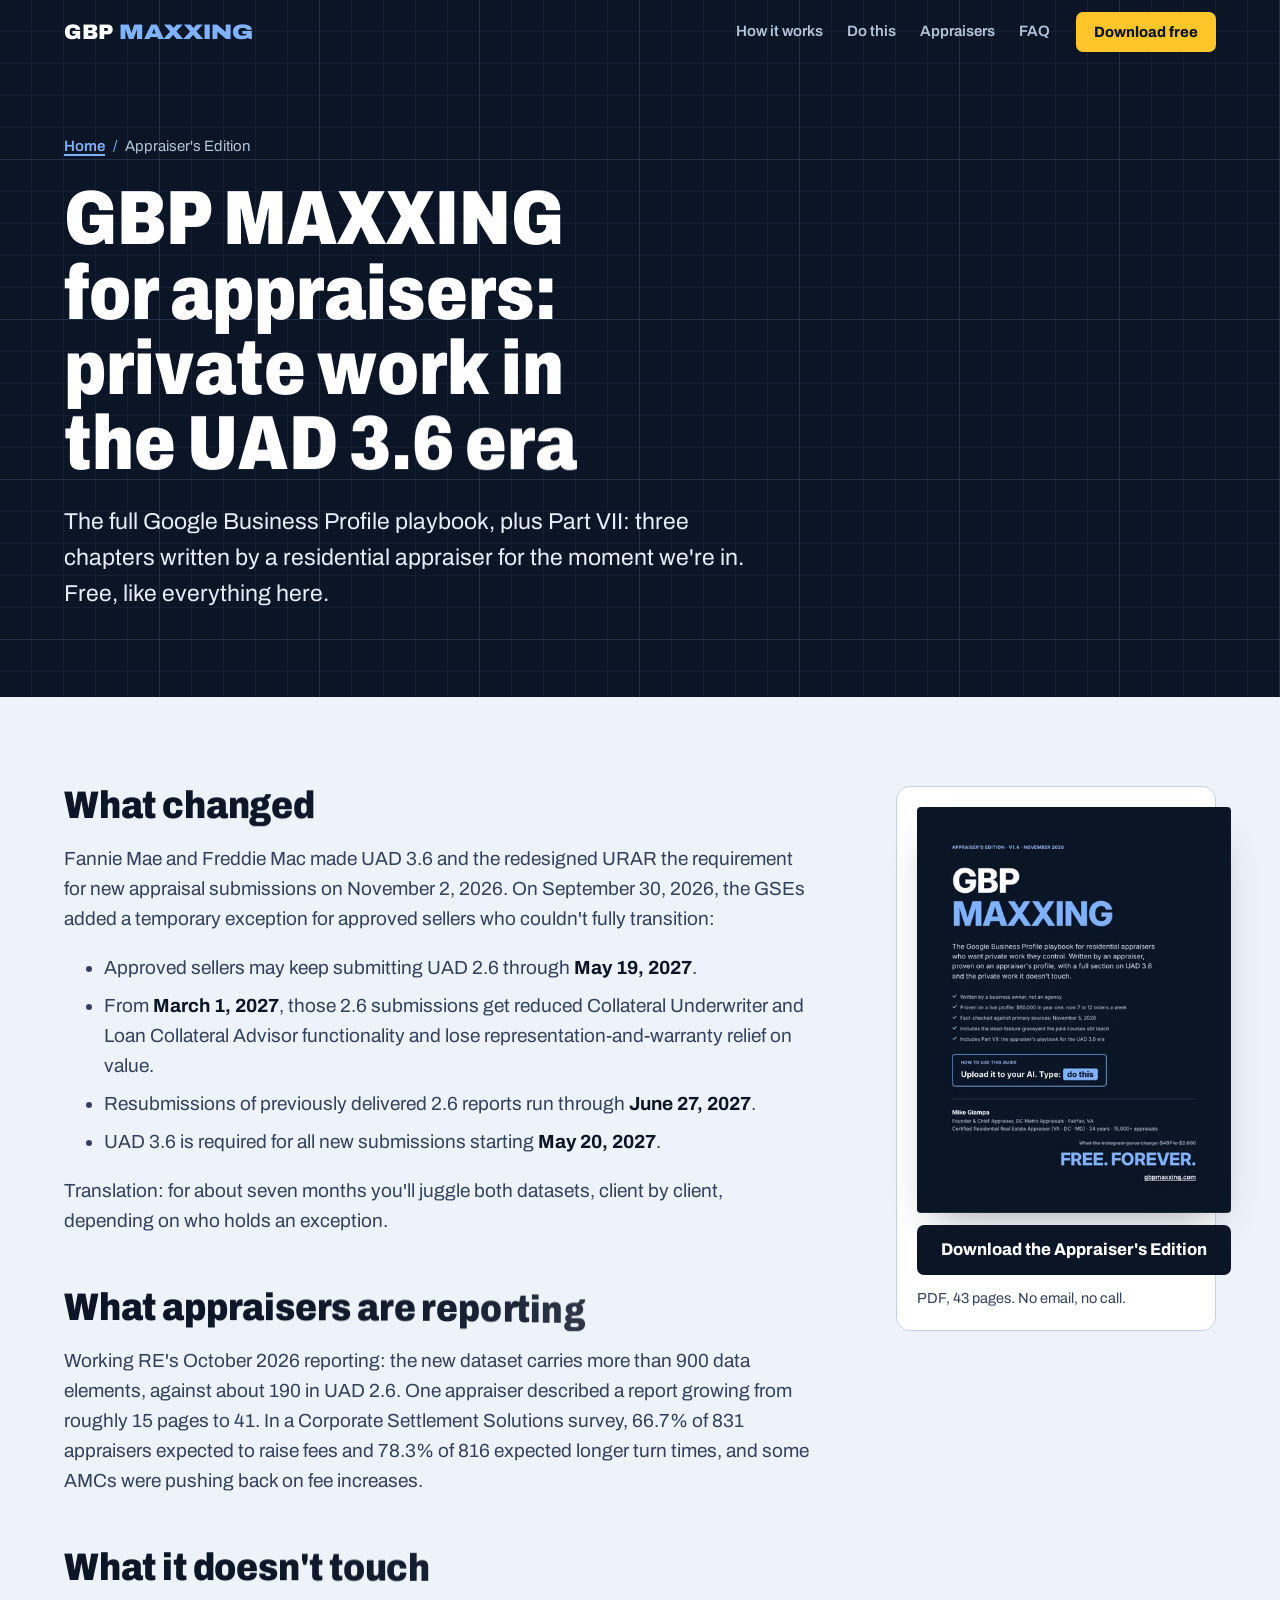
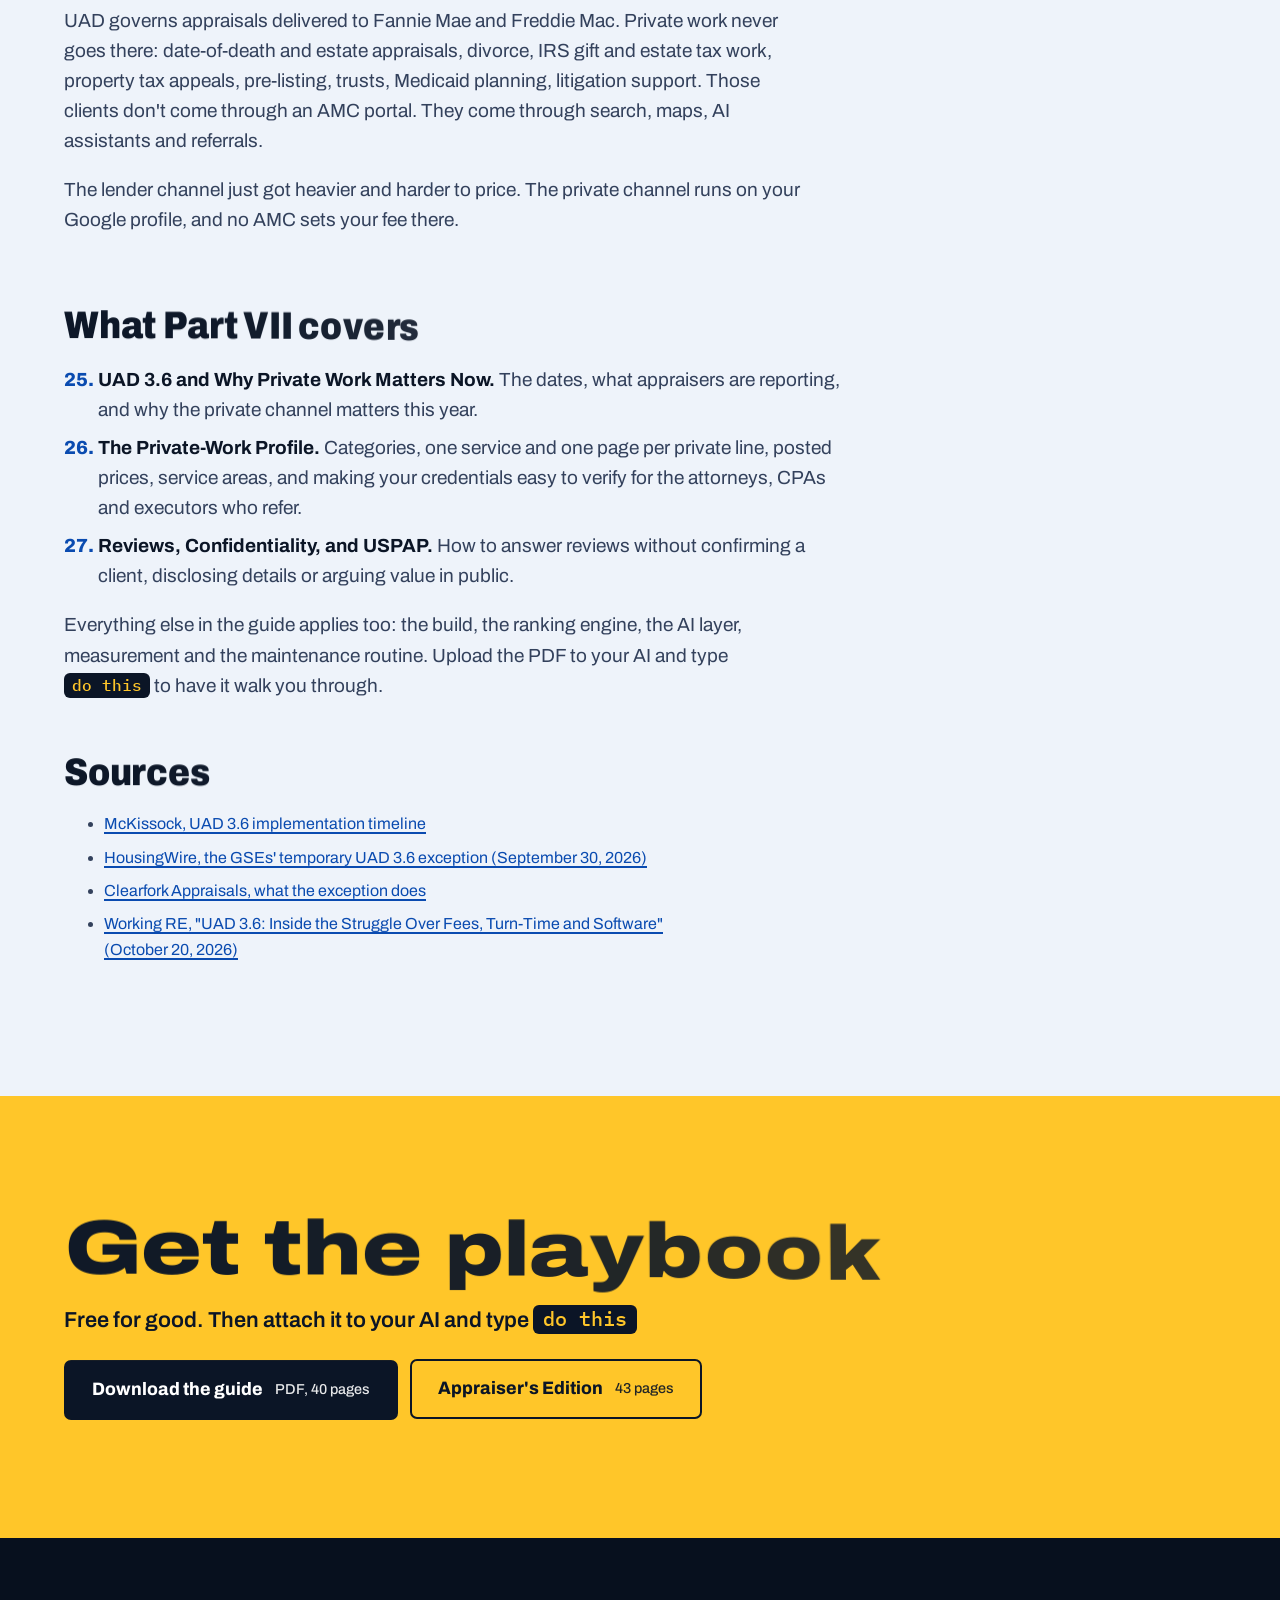
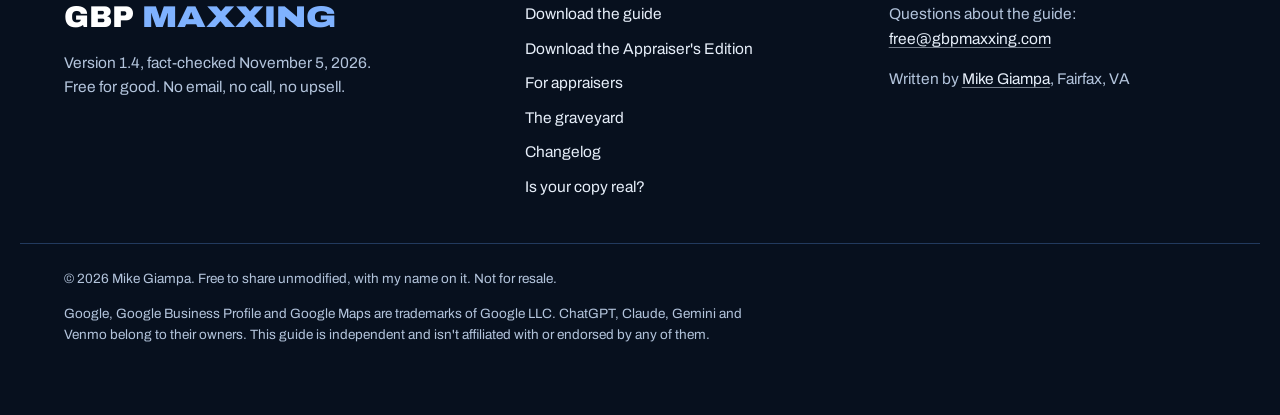
==== commit ac9998bf: "Replace the sideways reel with a contents page The pinned horizontal "What's inside" reel hijacked t" ====
--- a/appraisers/index.html
+++ b/appraisers/index.html
@@ -30,7 +30,7 @@
 <link rel="apple-touch-icon" href="/assets/img/apple-touch-icon.png">
 <link rel="manifest" href="/site.webmanifest">
 <link rel="preload" href="/assets/fonts/archivo-latin-wdth-normal.woff2" as="font" type="font/woff2" crossorigin>
-<style>@font-face{font-family:Archivo Variable;font-style:normal;font-display:swap;font-weight:100 900;font-stretch:62% 125%;src:url(/assets/fonts/archivo-latin-wdth-normal.woff2) format("woff2-variations"),url(/assets/fonts/archivo-latin-wdth-normal.woff2) format("woff2")}@font-face{font-family:Plex Mono;font-style:normal;font-display:swap;font-weight:400;src:url(/assets/fonts/ibm-plex-mono-latin-400-normal.woff2) format("woff2")}@font-face{font-family:Plex Mono;font-style:normal;font-display:swap;font-weight:500;src:url(/assets/fonts/ibm-plex-mono-latin-500-normal.woff2) format("woff2")}:root{--navy: #0B1526;--navy-2: #0F1D34;--navy-3: #142846;--night: #07101E;--blue: #7FB2FF;--blue-ink: #0A4BB0;--yellow: #FFC629;--yellow-2: #FFD866;--vellum: #EEF3FA;--paper: #FBFCFE;--ink: #0B1526;--ink-2: #33415C;--on-dark: #E6EEF9;--on-dark-2: #B3C4DC;--rule-dark: #223A5E;--rule-light: #C6D3E6;--grid: rgba(127, 178, 255, .065);--grid-major: rgba(127, 178, 255, .11);--wrap: 1240px;--gutter: clamp(18px, 4.4vw, 44px);--f: "Archivo Variable", "Archivo", system-ui, -apple-system, "Segoe UI", Roboto, sans-serif;--mono: "Plex Mono", ui-monospace, SFMono-Regular, Menlo, Consolas, monospace;--ease: cubic-bezier(.2, .8, .2, 1)}*,*:before,*:after{box-sizing:border-box}html{-webkit-text-size-adjust:100%;scroll-padding-top:84px}body{margin:0;background:var(--navy);color:var(--on-dark);font-family:var(--f);font-size:clamp(17px,.55vw + 14.5px,19px);line-height:1.58;font-weight:400;font-stretch:100%;-webkit-font-smoothing:antialiased;-moz-osx-font-smoothing:grayscale;text-rendering:optimizeLegibility;overflow-x:clip}img,svg{max-width:100%}img{height:auto;display:block}a{color:inherit;text-underline-offset:.18em;text-decoration-thickness:1.5px}h1,h2,h3{margin:0;line-height:1.02;font-weight:800;text-wrap:balance}p{margin:0 0 1em;text-wrap:pretty}button{font:inherit}.wrap{max-width:var(--wrap);margin:0 auto;padding:0 var(--gutter)}.skip{position:absolute;left:-9999px;top:12px;z-index:100;background:var(--yellow);color:var(--navy);padding:10px 16px;border-radius:6px;font-weight:700}.skip:focus{left:12px}.vh{position:absolute!important;width:1px;height:1px;padding:0;margin:-1px;overflow:hidden;clip:rect(0 0 0 0);clip-path:inset(50%);white-space:nowrap;border:0}:focus-visible{outline:3px solid var(--yellow);outline-offset:3px;border-radius:4px}.vellum :focus-visible,.sub-body :focus-visible,.final :focus-visible{outline-color:var(--navy)}.navy,.sub-hero,.hero{background-color:var(--navy);background-image:linear-gradient(var(--grid-major) 1px,transparent 1px),linear-gradient(90deg,var(--grid-major) 1px,transparent 1px),linear-gradient(var(--grid) 1px,transparent 1px),linear-gradient(90deg,var(--grid) 1px,transparent 1px);background-size:160px 160px,160px 160px,32px 32px,32px 32px;background-position:-1px -1px}.vellum{background:var(--vellum);color:var(--ink)}.sec{position:relative;padding:clamp(80px,11vw,150px) 0}.sec,.hero,.sub-hero,.sub-body{overflow-x:clip}h2{font-size:clamp(38px,5.4vw,78px);font-stretch:76%;font-weight:860;letter-spacing:-.005em;line-height:.96;max-width:15ch}h2.h-wide{font-stretch:116%;font-weight:820;max-width:20ch;font-size:clamp(34px,4.6vw,66px)}.navy h2,.grave h2{color:#fff}.vellum h2{color:var(--ink)}.intro{font-size:clamp(18px,1.2vw + 8px,22px);color:var(--on-dark-2);max-width:54ch;margin-top:22px}.vellum .intro{color:var(--ink-2)}.btn{display:inline-flex;align-items:center;justify-content:center;gap:12px;min-height:50px;padding:12px 22px;border-radius:7px;border:2px solid transparent;font-family:var(--f);font-weight:760;font-stretch:96%;font-size:17px;line-height:1.1;text-decoration:none;cursor:pointer;white-space:nowrap;transition:background-color .2s,border-color .2s,transform .15s var(--ease),color .2s}.btn:active{transform:translateY(1px)}.btn-lg{min-height:60px;padding:14px 26px;font-size:18px}.btn-sm{min-height:40px;padding:8px 16px;font-size:15px}.btn-block{width:100%}.btn-meta{font-weight:500;font-size:.8em;opacity:.9;font-stretch:100%}.btn-primary{background:var(--yellow);color:var(--navy)}.btn-primary:hover{background:var(--yellow-2)}.btn-ghost{border-color:var(--blue);color:#fff;background:#0b1526e0}.btn-ghost:hover{background:#7fb2ff29}.btn-dark{background:var(--navy);color:#fff}.btn-dark:hover{background:var(--navy-3)}.btn-line{border-color:var(--navy);color:var(--navy);background:transparent}.btn-line:hover{background:#0b15260f}.cta-row,.act-row{display:flex;flex-wrap:wrap;gap:12px}.act-row{margin:22px 0 8px}.chip{display:inline-block;font-family:var(--mono);font-weight:500;font-size:.9em;line-height:1.35;padding:.06em .5em .1em;border-radius:6px;background:var(--navy);color:var(--yellow);white-space:nowrap;vertical-align:.04em}.chip-dark{background:#ffc6291a;border:1px solid rgba(255,198,41,.55)}.caret{display:inline-block;width:.5em;height:1.05em;margin-left:3px;vertical-align:-.18em;background:var(--yellow);animation:blink 1.05s steps(1) infinite}@keyframes blink{50%{opacity:0}}.tlink{color:var(--blue);font-weight:650}.tlink:hover{color:#fff}.site-head{position:fixed;inset:0 0 auto;z-index:50;transition:background-color .3s,box-shadow .3s,backdrop-filter .3s}.site-head.is-solid{background:#0b1526e6;-webkit-backdrop-filter:blur(12px);backdrop-filter:blur(12px);box-shadow:0 1px 0 var(--rule-dark)}.head-in{max-width:var(--wrap);margin:0 auto;padding:12px var(--gutter);display:flex;align-items:center;gap:26px}.mark{display:inline-flex;align-items:baseline;gap:.26em;font-weight:900;font-size:21px;line-height:1;color:#fff;text-decoration:none;letter-spacing:.005em}.mark-g{font-stretch:100%}.mark-m{font-stretch:125%;color:var(--blue)}.mark-lg{font-size:30px}.head-nav{display:none;gap:24px;margin-left:auto}.head-nav a{color:var(--on-dark-2);text-decoration:none;font-weight:600;font-size:15px}.head-nav a:hover{color:#fff}.head-in .btn{margin-left:auto}@media(min-width:920px){.head-nav{display:flex}.head-in .btn{margin-left:0}}.hero{position:relative;min-height:100svh;padding:clamp(96px,13vh,132px) 0 clamp(48px,7vh,80px);overflow:hidden;display:flex;align-items:center}.hero-stage{position:absolute;inset:0;z-index:0}.hero-canvas{position:absolute;inset:0;width:100%;height:100%;display:block;opacity:0;transition:opacity .5s ease}.hero-canvas.is-ready{opacity:1}.hero-shade{position:absolute;inset:0;pointer-events:none;background:linear-gradient(90deg,#0b1526e6,#0b15268c 32%,#0b152600 56%),linear-gradient(0deg,var(--navy) 0%,rgba(11,21,38,0) 26%),linear-gradient(180deg,#0b1526b3,#0b152600 18%)}.hero-in{position:relative;z-index:1;width:100%}.hero-title{display:block;margin:0}.wm{display:block;font-weight:900;line-height:.8;text-transform:uppercase;letter-spacing:-.012em}.wm-g,.wm-m{display:block;font-size:clamp(64px,11.6vw,178px)}.wm-g{color:#fff;font-stretch:100%}.wm-m{color:var(--blue);font-stretch:var(--wdth, 125%);margin-top:.02em;white-space:nowrap}.hero-sub{display:block;margin-top:clamp(16px,2.2vw,26px);font-size:clamp(23px,2.6vw,36px);font-weight:760;font-stretch:88%;color:#fff;line-height:1.12;letter-spacing:0;text-transform:none}.hero-grid{display:grid;grid-template-columns:minmax(0,1fr);gap:34px;margin-top:clamp(18px,2.4vw,30px)}.lede{font-size:clamp(18px,.7vw + 13px,21px);color:var(--on-dark);max-width:40ch}.hero .cta-row{margin:26px 0 20px}.dothis-line{font-size:17px;color:var(--on-dark-2)}.hero-cover{margin:0;justify-self:start}.hero-cover img{width:min(320px,56vw);border-radius:3px;transform:perspective(1300px) rotateY(-16deg) rotateX(7deg) rotate(1.5deg);box-shadow:0 50px 90px -20px #0009,0 0 0 1px #7fb2ff4d;transform-origin:40% 60%}@media(min-width:960px){.hero-grid{grid-template-columns:minmax(0,1.3fr) minmax(0,.7fr);align-items:start}.hero-cover{justify-self:end;margin-top:-28px}.hero-cover img{width:min(290px,22vw)}}.no-webgl{background:var(--navy) url(/assets/img/hero-still-wide.webp) center / cover no-repeat}@media(max-width:759px),(max-aspect-ratio:1/1){.no-webgl{background-image:url(/assets/img/hero-still-tall.webp);background-position:center bottom}}.split{display:grid;gap:52px;grid-template-columns:minmax(0,1fr)}@media(min-width:920px){.split{grid-template-columns:minmax(0,1.05fr) minmax(0,.95fr);align-items:center;gap:72px}}.copy p{color:var(--ink-2);max-width:54ch;font-size:clamp(17px,.5vw + 14.5px,19.5px)}.vellum .copy h2{margin-bottom:26px}.receipt-stage{display:flex;justify-content:center;padding:10px 0 30px}.receipt{position:relative;width:min(392px,100%);font-family:var(--mono);color:#1c2433}.r-paper{position:relative;background:var(--paper);padding:30px 28px 38px;box-shadow:0 40px 70px -24px #0b152652,0 2px #0b15260a;transform:rotate(1.2deg)}.r-paper:after{content:"";position:absolute;left:0;right:0;bottom:0;height:9px;background:linear-gradient(45deg,var(--vellum) 50%,transparent 50%) 0 100% / 14px 9px repeat-x,linear-gradient(-45deg,var(--vellum) 50%,transparent 50%) 0 100% / 14px 9px repeat-x}.r-head{text-align:center;font-weight:500;font-size:17px;text-transform:uppercase;letter-spacing:.06em;margin:0 0 4px}.r-sub{text-align:center;font-size:13px;color:#48536a;margin:0 0 20px}.r-items{list-style:none;margin:0;padding:14px 0 6px;border-top:1.5px dashed #9AA6BA}.r-items li,.r-total{display:flex;justify-content:space-between;gap:16px;font-size:15px;padding:7px 0}.r-items li span:last-child{text-align:right}.r-total{border-top:1.5px dashed #9AA6BA;margin:8px 0 0;padding-top:14px;font-weight:500;font-size:17px;text-transform:uppercase}.r-foot{text-align:center;font-size:12.5px;color:#48536a;margin:22px 0 0;text-transform:uppercase;letter-spacing:.04em}.stamp{position:absolute;right:-34px;bottom:-22px;z-index:2;display:grid;justify-items:center;gap:2px;background:var(--yellow);color:var(--navy);padding:14px 22px 12px;border-radius:8px;transform:rotate(-12deg);box-shadow:0 18px 36px -10px #0b152673;font-family:var(--f)}.stamp-big{font-size:56px;font-weight:900;font-stretch:125%;line-height:.9;letter-spacing:.01em}.stamp-small{font-family:var(--mono);font-size:12.5px;font-weight:500}.proof-grid{display:grid;gap:54px;margin-top:46px}@media(min-width:980px){.proof-grid{grid-template-columns:minmax(0,.86fr) minmax(0,1.14fr);align-items:start;gap:72px}}.proof-list{list-style:none;margin:0;padding:0;display:grid;gap:28px}.proof-list li{font-size:clamp(17px,.5vw + 14.5px,19px);color:var(--on-dark-2);border-top:1px solid var(--rule-dark);padding-top:20px}.proof-list strong{display:block;font-size:clamp(28px,3vw,42px);font-stretch:84%;font-weight:850;color:#fff;line-height:1.04;margin-bottom:8px}.chart{margin:0}.chart svg{width:100%;height:auto;display:block;overflow:visible}.chart figcaption{font-size:14.5px;color:var(--on-dark-2);margin-top:16px;max-width:64ch}.how-head{margin-bottom:clamp(30px,4vw,56px)}.how-body{position:relative}.step{position:relative;padding:30px 0 30px 26px;border-top:1px solid var(--rule-dark)}.step:before{content:"";position:absolute;left:0;top:34px;bottom:34px;width:4px;border-radius:2px;background:var(--rule-dark);transition:background-color .35s}.step.is-on:before{background:var(--yellow)}.step h3{font-size:clamp(30px,3.2vw,44px);font-stretch:112%;color:#fff;margin-bottom:12px}.step p{color:var(--on-dark);max-width:46ch}.step .ch{color:var(--blue);font-size:15px;font-weight:600;margin:0}.how-phone-col{position:sticky;top:76px;z-index:0;align-self:start}.ph-note{text-align:center;font-size:13px;color:var(--on-dark-2);margin:12px 0 0}.phone{position:relative;width:min(330px,74vw);margin:0 auto;padding:12px;border:2px solid var(--blue);border-radius:42px;background:var(--navy-2);box-shadow:0 0 0 8px #7fb2ff0f,0 50px 80px -30px #0009}.ph-notch{position:absolute;top:18px;left:50%;width:76px;height:20px;margin-left:-38px;border-radius:12px;background:var(--navy);border:1.5px solid var(--blue);z-index:2}.ph-screen{position:relative;border-radius:32px;overflow:hidden;background:#f3f6fb;color:var(--ink);padding:48px 12px 14px;height:clamp(500px,64vh,620px)}.ph-search{display:flex;align-items:center;gap:8px;background:#fff;border:1px solid #CFD9E8;border-radius:22px;padding:9px 14px;font-size:15px;font-weight:600;color:var(--ink)}.ph-mag{width:13px;height:13px;border:2px solid var(--ink-2);border-radius:50%;position:relative;flex:none}.ph-mag:after{content:"";position:absolute;width:6px;height:2px;background:var(--ink-2);right:-5px;bottom:-3px;transform:rotate(45deg)}.ph-map{margin:10px 0;border-radius:14px;overflow:hidden;background:#e4ebf5;border:1px solid #D3DCEA}.ph-map-svg{display:block;width:100%;height:auto}.ph-map .roads path{stroke:#fff;stroke-width:7;fill:none}.ph-map .blocks rect{fill:#d2dcea}.ph-map .radius{fill:#0a4bb012;stroke:var(--blue-ink);stroke-width:1.5;stroke-dasharray:4 4;opacity:0;transition:opacity .5s}.ph-map .me{fill:var(--blue-ink);stroke:#fff;stroke-width:2.5;opacity:0;transition:opacity .5s}.ph-map .pin path{fill:#50607a;transition:fill .4s}.ph-map .pin circle{fill:#fff}.ph-map .pin-you path{fill:#50607a}.ph-map .pin-you{transition:transform .5s var(--ease)}.ph-results{position:relative;list-style:none;margin:0;padding:0;height:198px}.res{position:absolute;left:0;right:0;top:0;height:60px;display:grid;grid-template-columns:1fr auto;grid-template-rows:auto auto;column-gap:8px;background:#fff;border:1px solid #D6DFEC;border-radius:12px;padding:8px 12px;transition:transform .7s var(--ease),border-color .4s,box-shadow .4s}.res-name{font-weight:760;font-size:15px}.res-meta{font-size:13px;color:var(--ink-2);display:inline-flex;align-items:center;gap:6px;justify-self:end}.res-tag{grid-column:1 / -1;font-size:12.5px;color:var(--ink-2);white-space:nowrap;overflow:hidden;text-overflow:ellipsis;border-radius:4px;transition:background-color .4s,color .4s}.stars{width:58px;height:11px;background:linear-gradient(90deg,#E5A800 var(--fill, 86%),#C9D2DF var(--fill, 86%));-webkit-mask:url("data:image/svg+xml,%3Csvg xmlns='http://www.w3.org/2000/svg' viewBox='0 0 60 11'%3E%3Cg fill='%23000'%3E%3Cpath d='M5.5 0l1.6 3.6 3.9.4-2.9 2.6.8 3.9L5.5 8.5 2.1 10.5l.8-3.9L0 4l3.9-.4z'/%3E%3Cpath transform='translate(12)' d='M5.5 0l1.6 3.6 3.9.4-2.9 2.6.8 3.9L5.5 8.5 2.1 10.5l.8-3.9L0 4l3.9-.4z'/%3E%3Cpath transform='translate(24)' d='M5.5 0l1.6 3.6 3.9.4-2.9 2.6.8 3.9L5.5 8.5 2.1 10.5l.8-3.9L0 4l3.9-.4z'/%3E%3Cpath transform='translate(36)' d='M5.5 0l1.6 3.6 3.9.4-2.9 2.6.8 3.9L5.5 8.5 2.1 10.5l.8-3.9L0 4l3.9-.4z'/%3E%3Cpath transform='translate(48)' d='M5.5 0l1.6 3.6 3.9.4-2.9 2.6.8 3.9L5.5 8.5 2.1 10.5l.8-3.9L0 4l3.9-.4z'/%3E%3C/g%3E%3C/svg%3E") center / 100% 100% no-repeat;mask:url("data:image/svg+xml,%3Csvg xmlns='http://www.w3.org/2000/svg' viewBox='0 0 60 11'%3E%3Cg fill='%23000'%3E%3Cpath d='M5.5 0l1.6 3.6 3.9.4-2.9 2.6.8 3.9L5.5 8.5 2.1 10.5l.8-3.9L0 4l3.9-.4z'/%3E%3Cpath transform='translate(12)' d='M5.5 0l1.6 3.6 3.9.4-2.9 2.6.8 3.9L5.5 8.5 2.1 10.5l.8-3.9L0 4l3.9-.4z'/%3E%3Cpath transform='translate(24)' d='M5.5 0l1.6 3.6 3.9.4-2.9 2.6.8 3.9L5.5 8.5 2.1 10.5l.8-3.9L0 4l3.9-.4z'/%3E%3Cpath transform='translate(36)' d='M5.5 0l1.6 3.6 3.9.4-2.9 2.6.8 3.9L5.5 8.5 2.1 10.5l.8-3.9L0 4l3.9-.4z'/%3E%3Cpath transform='translate(48)' d='M5.5 0l1.6 3.6 3.9.4-2.9 2.6.8 3.9L5.5 8.5 2.1 10.5l.8-3.9L0 4l3.9-.4z'/%3E%3C/g%3E%3C/svg%3E") center / 100% 100% no-repeat}.stars.s4{--fill: 82%}.stars.s5{--fill: 100%}.res-a{transform:translateY(0)}.res-b{transform:translateY(68px)}.res-you{transform:translateY(136px)}.ph-ai{position:absolute;left:12px;right:12px;bottom:14px;background:var(--navy);color:#fff;border-radius:14px;padding:12px 14px;font-size:13.5px;line-height:1.45;transform:translateY(130%);opacity:0;transition:transform .6s var(--ease),opacity .4s}.ph-ai-k{display:block;font-family:var(--mono);font-size:12px;color:var(--yellow);margin-bottom:4px}.phone[data-step="1"] .res-you .res-tag{background:#fff1c2;color:var(--ink)}.phone[data-step="2"] .radius,.phone[data-step="2"] .me{opacity:1}.phone[data-step="3"] .res-you,.phone[data-step="4"] .res-you{transform:translateY(0);border-color:#e5a800;box-shadow:0 10px 24px -12px #e5a800b3}.phone[data-step="3"] .res-a,.phone[data-step="4"] .res-a{transform:translateY(68px)}.phone[data-step="3"] .res-b,.phone[data-step="4"] .res-b{transform:translateY(136px)}.phone[data-step="3"] .pin-you path,.phone[data-step="4"] .pin-you path{fill:#e5a800}.phone[data-step="3"] .pin-you,.phone[data-step="4"] .pin-you{transform:translate(176px,74px) scale(1.35)}.phone[data-step="4"] .ph-ai{transform:none;opacity:1}@media(min-width:980px){.how-body{display:grid;grid-template-columns:minmax(0,1fr) minmax(0,.92fr);gap:80px}.how-phone-col{grid-column:2;grid-row:1}.how-steps{grid-column:1;grid-row:1}.step{min-height:62vh;display:flex;flex-direction:column;justify-content:center}.how-steps .step:last-child{min-height:74vh}}@media(max-width:979px){.how-phone-col{top:62px}.phone{width:min(236px,60vw);border-radius:32px;padding:8px}.ph-screen{height:min(420px,50vh);border-radius:25px;padding:38px 9px 10px}.ph-notch{top:13px;width:56px;height:15px;margin-left:-28px}.ph-search{font-size:13px;padding:7px 11px}.ph-results{height:164px}.res{height:50px;padding:5px 9px;border-radius:10px}.res-name{font-size:13px}.res-meta,.res-tag{font-size:11px}.stars{width:48px;height:9px}.res-b{transform:translateY(56px)}.res-you{transform:translateY(112px)}.phone[data-step="3"] .res-a,.phone[data-step="4"] .res-a{transform:translateY(56px)}.phone[data-step="3"] .res-b,.phone[data-step="4"] .res-b{transform:translateY(112px)}.ph-ai{font-size:11.5px;padding:9px 11px;left:9px;right:9px;bottom:10px}.ph-note{display:none}.how-steps{position:relative;z-index:2;margin-top:6vh}.how-steps .step{background:var(--navy-2);border:1px solid var(--rule-dark);border-radius:12px;padding:20px 18px 20px 30px;margin:0 0 44vh;box-shadow:0 -24px 40px -12px #07101ed9}.how-steps .step:last-child{margin-bottom:8vh}.step:before{left:13px;top:22px;bottom:22px}.step h3{font-size:28px}.step p{font-size:16.5px}}.grave{background:var(--night);padding-bottom:0;overflow:hidden}.grave .intro{color:var(--on-dark-2)}.grave:before{content:"";position:absolute;inset:0;pointer-events:none;background:radial-gradient(ellipse 60% 30% at 20% 88%,rgba(127,178,255,.1),transparent 70%),radial-gradient(ellipse 50% 26% at 78% 92%,rgba(127,178,255,.08),transparent 70%);animation:fog 18s ease-in-out infinite alternate}@keyframes fog{to{transform:translate(4%)}}.stones{position:relative;display:grid;grid-template-columns:repeat(2,minmax(0,1fr));gap:14px;margin-top:54px;align-items:end;overflow:hidden;padding-top:30px}@media(min-width:900px){.stones{grid-template-columns:repeat(4,minmax(0,1fr));gap:26px}}.stone-face{position:relative;text-align:center;padding:clamp(44px,6vw,70px) clamp(12px,1.6vw,22px) 28px;border:2px solid var(--blue);border-bottom:0;border-radius:50% 50% 0 0/22% 22% 0 0;background:linear-gradient(180deg,#7fb2ff1a,#7fb2ff06);min-height:clamp(250px,26vw,330px)}.stone-face:before{content:"";position:absolute;top:18px;left:50%;width:2px;height:22px;margin-left:-1px;background:var(--blue);opacity:.7}.stone-face:after{content:"";position:absolute;top:25px;left:50%;width:14px;height:2px;margin-left:-7px;background:var(--blue);opacity:.7}.stone h3{font-size:clamp(19px,1.7vw,25px);font-stretch:86%;color:#fff}.stone-date{font-family:var(--mono);font-size:clamp(12px,1vw,14px);color:var(--yellow);margin:12px 0 10px}.stone-ep{font-size:clamp(14px,1.1vw,15.5px);color:var(--on-dark-2);margin:0;line-height:1.45}.ground{height:clamp(70px,9vw,110px);border-top:2px solid var(--blue);background:repeating-linear-gradient(-45deg,rgba(127,178,255,.1) 0 2px,transparent 2px 14px)}.grave-more{margin:28px 0 46px}.dothis .copy>p{color:var(--ink-2)}.steps{counter-reset:s;list-style:none;padding:0;margin:28px 0 22px;display:grid;gap:16px}.steps li{counter-increment:s;position:relative;padding-left:58px;min-height:42px;font-size:clamp(17px,.5vw + 14.5px,19.5px);color:var(--ink-2)}.steps li:before{content:counter(s);position:absolute;left:0;top:-3px;width:42px;height:42px;border-radius:50%;background:var(--navy);color:var(--yellow);font-weight:900;font-size:19px;display:grid;place-items:center}.steps strong{color:var(--ink)}.mp{margin-top:26px;border-top:1px solid var(--rule-light);padding-top:16px}.mp summary{cursor:pointer;font-weight:760;color:var(--ink);list-style:none;display:inline-flex;gap:10px;align-items:center}.mp summary::-webkit-details-marker{display:none}.mp summary:before{content:"+";display:grid;place-items:center;width:26px;height:26px;border-radius:50%;border:2px solid var(--ink);font-weight:600;line-height:1;transition:transform .2s}.mp[open] summary:before{transform:rotate(45deg)}.mp-body{font-family:var(--mono);font-size:14px;line-height:1.6;color:var(--ink);background:#fff;border:1px solid var(--rule-light);border-left:4px solid var(--blue-ink);padding:18px;margin:14px 0}.mp-body p:last-child{margin:0}.chat-col{min-width:0}.chat{background:#fff;border:1px solid var(--rule-light);border-radius:20px;box-shadow:0 40px 80px -30px #0b152659;overflow:hidden;color:var(--ink);font-size:16px}.chat-top{display:flex;align-items:center;gap:10px;padding:14px 20px;border-bottom:1px solid var(--rule-light);font-weight:760}.chat-dot{width:10px;height:10px;border-radius:50%;background:#2f9e66}.chat-body{position:relative;padding:20px;display:grid;gap:12px;min-height:440px;align-content:start}.m{max-width:88%;padding:12px 15px;border-radius:16px}.m-file{justify-self:end;display:flex;align-items:center;gap:12px;background:var(--vellum);border:1px solid var(--rule-light)}.m-file small{display:block;font-size:13px;color:var(--ink-2)}.pdf-ico{background:#b42318;color:#fff;font-weight:800;font-size:11.5px;padding:8px 7px;border-radius:5px;letter-spacing:.03em}.m-user{justify-self:end;background:var(--navy);color:#fff;font-family:var(--mono);font-size:17px;border-bottom-right-radius:5px}.m-ai{justify-self:start;background:var(--vellum);border-bottom-left-radius:5px}.m-ai p{margin:0 0 8px}.m-ai ol{margin:0;padding-left:22px}.m-ai li{margin-bottom:3px}.m-dots{position:absolute;left:20px;display:none;gap:5px;padding:14px 16px;background:var(--vellum);border-radius:16px}.m-dots i{width:7px;height:7px;border-radius:50%;background:var(--ink-2);animation:dot 1s infinite ease-in-out}.m-dots i:nth-child(2){animation-delay:.15s}.m-dots i:nth-child(3){animation-delay:.3s}@keyframes dot{0%,to{opacity:.3;transform:translateY(0)}50%{opacity:1;transform:translateY(-3px)}}.chat.is-thinking .m-dots{display:inline-flex}.chat-in{display:flex;justify-content:space-between;align-items:center;margin:0 16px 16px;padding:12px 14px;border:1px solid var(--rule-light);border-radius:16px;color:var(--ink-2)}.chat-send{width:30px;height:30px;border-radius:50%;background:var(--navy);position:relative}.chat-send:after{content:"";position:absolute;left:11px;top:12px;width:7px;height:7px;border-left:2.2px solid #fff;border-top:2.2px solid #fff;transform:rotate(45deg)}.chat-note{font-size:14px;color:var(--ink-2);text-align:center;margin:12px 0 0}@media(min-width:920px){.split-chat{grid-template-columns:minmax(0,1fr) minmax(0,.92fr)}}.inside{overflow:hidden}.reel{overflow-x:auto;overscroll-behavior-x:contain;scroll-snap-type:x mandatory;-webkit-overflow-scrolling:touch;scrollbar-width:none;margin-top:44px;padding-bottom:6px}.reel::-webkit-scrollbar{display:none}.reel-track{display:flex;gap:18px;width:max-content;padding:0 var(--gutter)}.part{scroll-snap-align:center;flex:none;width:min(350px,84vw);border:1.5px solid var(--rule-dark);border-radius:12px;padding:26px 24px 24px;background:#0f1d34d1;position:relative}.part-appr{border-color:var(--yellow)}.part-tools{border-style:dashed}.pn{font-size:120px;font-weight:900;font-stretch:62%;line-height:.78;margin:0 0 18px;color:transparent;-webkit-text-stroke:1.6px var(--blue);letter-spacing:-.01em}.part-appr .pn{-webkit-text-stroke-color:var(--yellow)}.part h3{font-size:25px;font-stretch:90%;color:#fff;margin-bottom:16px;line-height:1.1}.part h3 .pk{display:block;font-size:14.5px;font-weight:650;font-stretch:100%;color:var(--blue);margin-bottom:6px}.part-appr h3 .pk{color:var(--yellow)}.part ol,.part ul{margin:0;padding-left:30px;color:var(--on-dark-2);font-size:15.5px;line-height:1.45}.part li{margin-bottom:7px}.part ol li::marker{color:var(--blue);font-weight:700;font-size:14px}.reel-hint{font-size:14px;color:var(--on-dark-2);margin:16px var(--gutter) 0}@media(min-width:980px){.reel-hint{display:none}}.reel.is-pinned{overflow:visible;scroll-snap-type:none}.for{overflow:hidden}.trades{display:flex;flex-wrap:wrap;gap:.04em .32em;margin:34px 0;font-size:clamp(34px,5.4vw,86px);font-weight:880;line-height:.9;color:var(--ink);text-transform:uppercase;will-change:transform}.trades .t{display:inline-block;flex:none;white-space:nowrap}.t1{font-stretch:62%}.t2{font-stretch:125%;font-weight:820}.t3{font-stretch:84%}.t0{font-stretch:108%}.for-copy{font-size:clamp(18px,.6vw + 14px,21px);color:var(--ink-2);max-width:56ch}.appr-box{margin-top:54px;max-width:900px;border-radius:14px;padding:clamp(26px,4vw,48px);color:var(--on-dark);background-color:var(--navy);background-image:linear-gradient(var(--grid) 1px,transparent 1px),linear-gradient(90deg,var(--grid) 1px,transparent 1px);background-size:28px 28px}.appr-box h3{font-size:clamp(26px,2.6vw,36px);font-stretch:92%;color:#fff;margin-bottom:14px}.appr-box p{color:var(--on-dark);max-width:62ch}.about-grid{display:grid;gap:44px;align-items:center}@media(min-width:960px){.about-grid{grid-template-columns:minmax(0,420px) minmax(0,1fr);gap:80px}}.portrait{position:relative;margin:0;max-width:460px}.portrait img{width:100%;border-radius:6px}.portrait:before,.portrait:after{content:"";position:absolute;width:34px;height:34px;border-color:var(--blue);border-style:solid}.portrait:before{top:-12px;left:-12px;border-width:2px 0 0 2px}.portrait:after{bottom:-12px;right:-12px;border-width:0 2px 2px 0}.about-copy h2{margin-bottom:24px}.about-lead{font-size:clamp(24px,2.3vw,33px);font-weight:760;font-stretch:90%;color:#fff;line-height:1.18}.about-copy p{color:var(--on-dark);max-width:58ch}.about-links{list-style:none;padding:0;margin:26px 0 0;display:grid;gap:10px;color:var(--on-dark-2)}.about-links a{color:var(--blue);font-weight:650}.about-links a:hover{color:#fff}.tip-grid{display:grid;gap:34px;align-items:center}@media(min-width:820px){.tip-grid{grid-template-columns:270px minmax(0,1fr);gap:64px}}.qr{display:block;width:min(270px,72vw);background:#fff;padding:14px;border-radius:14px;border:1px solid var(--rule-light);box-shadow:0 30px 60px -30px #0b152659}.qr svg{width:100%;height:auto;display:block}.qr-sm{width:100%}.tip h2{margin-bottom:18px}.tip p{color:var(--ink-2);max-width:56ch}.fine{font-size:14.5px;color:var(--ink-2)}.tip .fine a,.sub-card .fine a{color:var(--blue-ink)}.faq-grid{display:grid;gap:34px}@media(min-width:980px){.faq-grid{grid-template-columns:minmax(0,.62fr) minmax(0,1.38fr);gap:64px}}.faq-list details{border-top:1px solid var(--rule-dark);padding:20px 0}.faq-list details:last-child{border-bottom:1px solid var(--rule-dark)}.faq-list summary{cursor:pointer;list-style:none;display:flex;justify-content:space-between;align-items:center;gap:18px;font-size:clamp(19px,.8vw + 14px,23px);font-weight:720;color:#fff}.faq-list summary::-webkit-details-marker{display:none}.faq-list summary:after{content:"+";flex:none;color:var(--yellow);font-size:30px;font-weight:400;line-height:.8;transition:transform .2s}.faq-list details[open] summary:after{transform:rotate(45deg)}.faq-list p{margin:14px 0 0;color:var(--on-dark);max-width:64ch}.final{background:var(--yellow);color:var(--navy);padding:clamp(70px,9vw,120px) 0}.final h2{color:var(--navy);font-size:clamp(46px,8.4vw,132px);font-stretch:125%;max-width:none;letter-spacing:-.01em}.final p{font-size:clamp(18px,.6vw + 14px,22px);margin:18px 0 26px;font-weight:600}.final .chip-dark{background:var(--navy);color:var(--yellow);border:0}.final .btn-primary{background:var(--navy);color:#fff}.final .btn-primary:hover{background:var(--navy-3)}.final .btn-ghost{border-color:var(--navy);color:var(--navy);background:transparent}.final .btn-ghost:hover{background:#0b152614}.final-sm h2{font-size:clamp(40px,6vw,88px)}.site-foot{background:var(--night);color:var(--on-dark-2);padding:64px 0 calc(110px + env(safe-area-inset-bottom));font-size:15.5px}@media(min-width:920px){.site-foot{padding-bottom:56px}}.foot-grid{display:grid;gap:36px}@media(min-width:920px){.foot-grid{grid-template-columns:1.3fr 1fr 1fr}}.foot-mark p{margin-top:16px}.foot-nav{display:grid;gap:10px;align-content:start}.foot-nav a,.foot-contact a{color:var(--on-dark);text-decoration:none}.foot-contact a{text-decoration:underline;text-decoration-color:#e6eef980}.foot-nav a:hover,.foot-contact a:hover{text-decoration:underline;text-decoration-color:currentColor;color:#fff}.foot-legal{margin-top:44px;padding-top:24px;border-top:1px solid var(--rule-dark);font-size:13.5px}.foot-legal p{max-width:90ch}.dock{position:fixed;left:0;right:0;bottom:0;z-index:45;padding:10px var(--gutter) calc(10px + env(safe-area-inset-bottom));background:#0b1526f0;-webkit-backdrop-filter:blur(10px);backdrop-filter:blur(10px);border-top:1px solid var(--rule-dark);transform:translateY(110%);transition:transform .35s var(--ease)}.dock.is-on{transform:none}.dock .btn{width:100%}@media(min-width:920px){.dock{display:none}}.route{display:none}@media(min-width:1400px){.route{position:fixed;left:22px;top:50%;transform:translateY(-50%);z-index:30;display:flex;flex-direction:column;gap:18px;padding:6px 0}.route-line{position:absolute;left:5px;top:0;bottom:0;width:2px;background:var(--rule-dark);border-radius:1px}.route-fill{position:absolute;inset:0;background:var(--blue);transform-origin:top;transform:scaleY(0);border-radius:1px}.route-pt{position:relative;display:flex;align-items:center;gap:12px;text-decoration:none}.route-pt:before{content:"";width:12px;height:12px;border-radius:50%;background:var(--navy);border:2px solid var(--blue);transition:background-color .3s,border-color .3s,transform .3s}.route-pt.is-on:before{background:var(--yellow);border-color:var(--yellow);transform:scale(1.25)}.route-lbl{font-size:13px;font-weight:650;color:var(--on-dark-2);opacity:0;transform:translate(-4px);transition:opacity .2s,transform .2s;white-space:nowrap;background:#0b1526e6;padding:3px 8px;border-radius:5px}.route-pt:hover .route-lbl,.route-pt:focus-visible .route-lbl,.route-pt.is-on .route-lbl{opacity:1;transform:none}.route.on-light .route-lbl{color:var(--ink);background:#eef3faf2}}.sub-hero{padding:clamp(118px,15vh,160px) 0 clamp(52px,7vw,84px)}.crumbs ol{list-style:none;display:flex;flex-wrap:wrap;gap:8px;padding:0;margin:0 0 22px;font-size:15px;color:var(--on-dark-2)}.crumbs li+li:before{content:"/";margin-right:8px;color:var(--blue)}.crumbs a{color:var(--blue);font-weight:600}.sub-hero h1{font-size:clamp(40px,6vw,86px);font-stretch:82%;font-weight:870;color:#fff;max-width:17ch;line-height:.98}.sub-lede{font-size:clamp(18px,.8vw + 14px,23px);color:var(--on-dark);max-width:54ch;margin:22px 0 0}.nf .cta-row{margin-top:32px}.nf{min-height:72vh;display:flex;align-items:center}.sub-body{background:var(--vellum);color:var(--ink);padding:clamp(56px,7vw,96px) 0 clamp(72px,9vw,120px)}.prose h2{font-size:clamp(28px,3vw,42px);font-stretch:88%;color:var(--ink);margin:52px 0 18px;max-width:26ch;line-height:1.04}.prose>h2:first-child,.prose .sub-split>div>h2:first-child,.release:first-child h2{margin-top:0}.prose p,.prose li{color:var(--ink-2);max-width:68ch}.prose li{margin-bottom:8px}.prose a:not(.btn){color:var(--blue-ink)}.prose strong{color:var(--ink)}.sub-split{display:grid;gap:44px}@media(min-width:980px){.sub-split{grid-template-columns:minmax(0,1fr) 320px;gap:64px;align-items:start}}.sub-card{background:#fff;border:1px solid var(--rule-light);border-radius:14px;padding:20px;display:grid;gap:12px;align-self:start}@media(min-width:980px){.sub-card{position:sticky;top:96px}}.sub-card img{border-radius:4px;box-shadow:0 20px 40px -20px #0b152673}.sub-card .fine{margin:0}.grave-table{border-bottom:1px solid var(--rule-light)}.gt-row{display:grid;gap:6px 36px;padding:22px 0;border-top:1px solid var(--rule-light)}@media(min-width:820px){.gt-row{grid-template-columns:280px minmax(0,1fr)}}.gt-name h3{font-size:22px;font-stretch:90%;color:var(--ink);line-height:1.15}.gt-date{font-family:var(--mono);font-size:14px;color:var(--blue-ink);margin:6px 0 0}.gt-body p{margin-bottom:.6em}.gt-body p:last-child{margin-bottom:0}.chap-list{padding-left:34px}.chap-list li::marker{font-weight:800;color:var(--blue-ink)}.checks{padding-left:26px}.checks li{margin-bottom:14px}.checks li::marker{font-weight:800;color:var(--blue-ink)}.release+.release{margin-top:56px}.rel-date{display:block;font-family:var(--mono);font-weight:500;font-stretch:100%;font-size:16px;color:var(--blue-ink);margin-top:10px}.src li{font-size:16px}.sub-body .chip{font-size:.86em}.ch{display:inline-block;will-change:transform}.wd{display:inline-block;white-space:nowrap}.ticker{position:relative;background:var(--navy);padding:clamp(34px,5vw,60px) 0 clamp(44px,6vw,72px);overflow:hidden}.tape{display:flex;white-space:nowrap;font-family:var(--f);font-weight:900;font-stretch:72%;text-transform:uppercase;font-size:clamp(30px,4.6vw,64px);line-height:1;padding:.26em 0 .3em;width:110%;margin-left:-5%}.tape-track{display:flex;align-items:center;flex:none;will-change:transform}.tape span{padding:0 .08em}.tape-a{background:var(--yellow);color:var(--navy);transform:rotate(-2.4deg);position:relative;z-index:2;box-shadow:0 22px 44px -18px #000000bf}.tape-b{background:var(--navy-2);color:var(--blue);border-top:2px solid var(--blue);border-bottom:2px solid var(--blue);transform:rotate(1.7deg);margin-top:-12px}.tpin{display:inline-block;flex:none;width:.4em;height:.4em;margin:0 .7em;border-radius:50% 50% 50% 0;transform:rotate(-45deg);background:currentColor}.cursor-dot,.cursor-ring{position:fixed;left:0;top:0;pointer-events:none;z-index:9999;border-radius:50%;opacity:0;transition:opacity .3s,width .25s,height .25s,margin .25s,background-color .25s,border-color .25s}.cursor-dot{width:8px;height:8px;margin:-4px 0 0 -4px;background:var(--yellow);mix-blend-mode:normal}.cursor-ring{width:40px;height:40px;margin:-20px 0 0 -20px;border:1.5px solid var(--blue)}.has-cursor .cursor-dot,.has-cursor .cursor-ring{opacity:1}.cursor-ring.is-hot{width:70px;height:70px;margin:-35px 0 0 -35px;border-color:var(--yellow);background:#ffc62924}.stone{transform-origin:50% 100%}@media(max-width:700px){.wm-g,.wm-m{font-size:13.4vw}.hero{align-items:flex-start}.hero-cover{display:none}.hero-shade{background:linear-gradient(180deg,rgba(11,21,38,.9) 0%,rgba(11,21,38,.84) 60%,rgba(11,21,38,.05) 76%,rgba(11,21,38,.05) 94%,var(--navy) 100%)}.hero .btn-lg{width:100%;justify-content:space-between}.res-meta .stars{display:none}.res-name{white-space:nowrap;overflow:hidden;text-overflow:ellipsis}.phone{width:min(256px,66vw)}}@media(max-width:979px){.how-body{display:flex;flex-direction:column}.how-phone-col{order:-1;position:sticky;top:62px;align-self:center;width:100%}}@media(prefers-reduced-motion:reduce){*,*:before,*:after{animation:none!important;transition:none!important;scroll-behavior:auto!important}.hero-canvas{opacity:1}}</style>
+<style>@font-face{font-family:Archivo Variable;font-style:normal;font-display:swap;font-weight:100 900;font-stretch:62% 125%;src:url(/assets/fonts/archivo-latin-wdth-normal.woff2) format("woff2-variations"),url(/assets/fonts/archivo-latin-wdth-normal.woff2) format("woff2")}@font-face{font-family:Plex Mono;font-style:normal;font-display:swap;font-weight:400;src:url(/assets/fonts/ibm-plex-mono-latin-400-normal.woff2) format("woff2")}@font-face{font-family:Plex Mono;font-style:normal;font-display:swap;font-weight:500;src:url(/assets/fonts/ibm-plex-mono-latin-500-normal.woff2) format("woff2")}:root{--navy: #0B1526;--navy-2: #0F1D34;--navy-3: #142846;--night: #07101E;--blue: #7FB2FF;--blue-ink: #0A4BB0;--yellow: #FFC629;--yellow-2: #FFD866;--vellum: #EEF3FA;--paper: #FBFCFE;--ink: #0B1526;--ink-2: #33415C;--on-dark: #E6EEF9;--on-dark-2: #B3C4DC;--rule-dark: #223A5E;--rule-light: #C6D3E6;--grid: rgba(127, 178, 255, .065);--grid-major: rgba(127, 178, 255, .11);--wrap: 1240px;--gutter: clamp(18px, 4.4vw, 44px);--f: "Archivo Variable", "Archivo", system-ui, -apple-system, "Segoe UI", Roboto, sans-serif;--mono: "Plex Mono", ui-monospace, SFMono-Regular, Menlo, Consolas, monospace;--ease: cubic-bezier(.2, .8, .2, 1)}*,*:before,*:after{box-sizing:border-box}html{-webkit-text-size-adjust:100%;scroll-padding-top:84px}body{margin:0;background:var(--navy);color:var(--on-dark);font-family:var(--f);font-size:clamp(17px,.55vw + 14.5px,19px);line-height:1.58;font-weight:400;font-stretch:100%;-webkit-font-smoothing:antialiased;-moz-osx-font-smoothing:grayscale;text-rendering:optimizeLegibility;overflow-x:clip}img,svg{max-width:100%}img{height:auto;display:block}a{color:inherit;text-underline-offset:.18em;text-decoration-thickness:1.5px}h1,h2,h3{margin:0;line-height:1.02;font-weight:800;text-wrap:balance}p{margin:0 0 1em;text-wrap:pretty}button{font:inherit}.wrap{max-width:var(--wrap);margin:0 auto;padding:0 var(--gutter)}.skip{position:absolute;left:-9999px;top:12px;z-index:100;background:var(--yellow);color:var(--navy);padding:10px 16px;border-radius:6px;font-weight:700}.skip:focus{left:12px}.vh{position:absolute!important;width:1px;height:1px;padding:0;margin:-1px;overflow:hidden;clip:rect(0 0 0 0);clip-path:inset(50%);white-space:nowrap;border:0}:focus-visible{outline:3px solid var(--yellow);outline-offset:3px;border-radius:4px}.vellum :focus-visible,.sub-body :focus-visible,.final :focus-visible{outline-color:var(--navy)}.navy,.sub-hero,.hero{background-color:var(--navy);background-image:linear-gradient(var(--grid-major) 1px,transparent 1px),linear-gradient(90deg,var(--grid-major) 1px,transparent 1px),linear-gradient(var(--grid) 1px,transparent 1px),linear-gradient(90deg,var(--grid) 1px,transparent 1px);background-size:160px 160px,160px 160px,32px 32px,32px 32px;background-position:-1px -1px}.vellum{background:var(--vellum);color:var(--ink)}.sec{position:relative;padding:clamp(80px,11vw,150px) 0}.sec,.hero,.sub-hero,.sub-body{overflow-x:clip}h2{font-size:clamp(38px,5.4vw,78px);font-stretch:76%;font-weight:860;letter-spacing:-.005em;line-height:.96;max-width:15ch}h2.h-wide{font-stretch:116%;font-weight:820;max-width:20ch;font-size:clamp(34px,4.6vw,66px)}.navy h2,.grave h2{color:#fff}.vellum h2{color:var(--ink)}.intro{font-size:clamp(18px,1.2vw + 8px,22px);color:var(--on-dark-2);max-width:54ch;margin-top:22px}.vellum .intro{color:var(--ink-2)}.btn{display:inline-flex;align-items:center;justify-content:center;gap:12px;min-height:50px;padding:12px 22px;border-radius:7px;border:2px solid transparent;font-family:var(--f);font-weight:760;font-stretch:96%;font-size:17px;line-height:1.1;text-decoration:none;cursor:pointer;white-space:nowrap;transition:background-color .2s,border-color .2s,transform .15s var(--ease),color .2s}.btn:active{transform:translateY(1px)}.btn-lg{min-height:60px;padding:14px 26px;font-size:18px}.btn-sm{min-height:40px;padding:8px 16px;font-size:15px}.btn-block{width:100%}.btn-meta{font-weight:500;font-size:.8em;opacity:.9;font-stretch:100%}.btn-primary{background:var(--yellow);color:var(--navy)}.btn-primary:hover{background:var(--yellow-2)}.btn-ghost{border-color:var(--blue);color:#fff;background:#0b1526e0}.btn-ghost:hover{background:#7fb2ff29}.btn-dark{background:var(--navy);color:#fff}.btn-dark:hover{background:var(--navy-3)}.btn-line{border-color:var(--navy);color:var(--navy);background:transparent}.btn-line:hover{background:#0b15260f}.cta-row,.act-row{display:flex;flex-wrap:wrap;gap:12px}.act-row{margin:22px 0 8px}.chip{display:inline-block;font-family:var(--mono);font-weight:500;font-size:.9em;line-height:1.35;padding:.06em .5em .1em;border-radius:6px;background:var(--navy);color:var(--yellow);white-space:nowrap;vertical-align:.04em}.chip-dark{background:#ffc6291a;border:1px solid rgba(255,198,41,.55)}.caret{display:inline-block;width:.5em;height:1.05em;margin-left:3px;vertical-align:-.18em;background:var(--yellow);animation:blink 1.05s steps(1) infinite}@keyframes blink{50%{opacity:0}}.tlink{color:var(--blue);font-weight:650}.tlink:hover{color:#fff}.site-head{position:fixed;inset:0 0 auto;z-index:50;transition:background-color .3s,box-shadow .3s,backdrop-filter .3s}.site-head.is-solid{background:#0b1526e6;-webkit-backdrop-filter:blur(12px);backdrop-filter:blur(12px);box-shadow:0 1px 0 var(--rule-dark)}.head-in{max-width:var(--wrap);margin:0 auto;padding:12px var(--gutter);display:flex;align-items:center;gap:26px}.mark{display:inline-flex;align-items:baseline;gap:.26em;font-weight:900;font-size:21px;line-height:1;color:#fff;text-decoration:none;letter-spacing:.005em}.mark-g{font-stretch:100%}.mark-m{font-stretch:125%;color:var(--blue)}.mark-lg{font-size:30px}.head-nav{display:none;gap:24px;margin-left:auto}.head-nav a{color:var(--on-dark-2);text-decoration:none;font-weight:600;font-size:15px}.head-nav a:hover{color:#fff}.head-in .btn{margin-left:auto}@media(min-width:920px){.head-nav{display:flex}.head-in .btn{margin-left:0}}.hero{position:relative;min-height:100svh;padding:clamp(96px,13vh,132px) 0 clamp(48px,7vh,80px);overflow:hidden;display:flex;align-items:center}.hero-stage{position:absolute;inset:0;z-index:0}.hero-canvas{position:absolute;inset:0;width:100%;height:100%;display:block;opacity:0;transition:opacity .5s ease}.hero-canvas.is-ready{opacity:1}.hero-shade{position:absolute;inset:0;pointer-events:none;background:linear-gradient(90deg,#0b1526e6,#0b15268c 32%,#0b152600 56%),linear-gradient(0deg,var(--navy) 0%,rgba(11,21,38,0) 26%),linear-gradient(180deg,#0b1526b3,#0b152600 18%)}.hero-in{position:relative;z-index:1;width:100%}.hero-title{display:block;margin:0}.wm{display:block;font-weight:900;line-height:.8;text-transform:uppercase;letter-spacing:-.012em}.wm-g,.wm-m{display:block;font-size:clamp(64px,11.6vw,178px)}.wm-g{color:#fff;font-stretch:100%}.wm-m{color:var(--blue);font-stretch:var(--wdth, 125%);margin-top:.02em;white-space:nowrap}.hero-sub{display:block;margin-top:clamp(16px,2.2vw,26px);font-size:clamp(23px,2.6vw,36px);font-weight:760;font-stretch:88%;color:#fff;line-height:1.12;letter-spacing:0;text-transform:none}.hero-grid{display:grid;grid-template-columns:minmax(0,1fr);gap:34px;margin-top:clamp(18px,2.4vw,30px)}.lede{font-size:clamp(18px,.7vw + 13px,21px);color:var(--on-dark);max-width:40ch}.hero .cta-row{margin:26px 0 20px}.dothis-line{font-size:17px;color:var(--on-dark-2)}.hero-cover{margin:0;justify-self:start}.hero-cover img{width:min(320px,56vw);border-radius:3px;transform:perspective(1300px) rotateY(-16deg) rotateX(7deg) rotate(1.5deg);box-shadow:0 50px 90px -20px #0009,0 0 0 1px #7fb2ff4d;transform-origin:40% 60%}@media(min-width:960px){.hero-grid{grid-template-columns:minmax(0,1.3fr) minmax(0,.7fr);align-items:start}.hero-cover{justify-self:end;margin-top:-28px}.hero-cover img{width:min(290px,22vw)}}.no-webgl{background:var(--navy) url(/assets/img/hero-still-wide.webp) center / cover no-repeat}@media(max-width:759px),(max-aspect-ratio:1/1){.no-webgl{background-image:url(/assets/img/hero-still-tall.webp);background-position:center bottom}}.split{display:grid;gap:52px;grid-template-columns:minmax(0,1fr)}@media(min-width:920px){.split{grid-template-columns:minmax(0,1.05fr) minmax(0,.95fr);align-items:center;gap:72px}}.copy p{color:var(--ink-2);max-width:54ch;font-size:clamp(17px,.5vw + 14.5px,19.5px)}.vellum .copy h2{margin-bottom:26px}.receipt-stage{display:flex;justify-content:center;padding:10px 0 30px}.receipt{position:relative;width:min(392px,100%);font-family:var(--mono);color:#1c2433}.r-paper{position:relative;background:var(--paper);padding:30px 28px 38px;box-shadow:0 40px 70px -24px #0b152652,0 2px #0b15260a;transform:rotate(1.2deg)}.r-paper:after{content:"";position:absolute;left:0;right:0;bottom:0;height:9px;background:linear-gradient(45deg,var(--vellum) 50%,transparent 50%) 0 100% / 14px 9px repeat-x,linear-gradient(-45deg,var(--vellum) 50%,transparent 50%) 0 100% / 14px 9px repeat-x}.r-head{text-align:center;font-weight:500;font-size:17px;text-transform:uppercase;letter-spacing:.06em;margin:0 0 4px}.r-sub{text-align:center;font-size:13px;color:#48536a;margin:0 0 20px}.r-items{list-style:none;margin:0;padding:14px 0 6px;border-top:1.5px dashed #9AA6BA}.r-items li,.r-total{display:flex;justify-content:space-between;gap:16px;font-size:15px;padding:7px 0}.r-items li span:last-child{text-align:right}.r-total{border-top:1.5px dashed #9AA6BA;margin:8px 0 0;padding-top:14px;font-weight:500;font-size:17px;text-transform:uppercase}.r-foot{text-align:center;font-size:12.5px;color:#48536a;margin:22px 0 0;text-transform:uppercase;letter-spacing:.04em}.stamp{position:absolute;right:-34px;bottom:-22px;z-index:2;display:grid;justify-items:center;gap:2px;background:var(--yellow);color:var(--navy);padding:14px 22px 12px;border-radius:8px;transform:rotate(-12deg);box-shadow:0 18px 36px -10px #0b152673;font-family:var(--f)}.stamp-big{font-size:56px;font-weight:900;font-stretch:125%;line-height:.9;letter-spacing:.01em}.stamp-small{font-family:var(--mono);font-size:12.5px;font-weight:500}.proof-grid{display:grid;gap:54px;margin-top:46px}@media(min-width:980px){.proof-grid{grid-template-columns:minmax(0,.86fr) minmax(0,1.14fr);align-items:start;gap:72px}}.proof-list{list-style:none;margin:0;padding:0;display:grid;gap:28px}.proof-list li{font-size:clamp(17px,.5vw + 14.5px,19px);color:var(--on-dark-2);border-top:1px solid var(--rule-dark);padding-top:20px}.proof-list strong{display:block;font-size:clamp(28px,3vw,42px);font-stretch:84%;font-weight:850;color:#fff;line-height:1.04;margin-bottom:8px}.chart{margin:0}.chart svg{width:100%;height:auto;display:block;overflow:visible}.chart figcaption{font-size:14.5px;color:var(--on-dark-2);margin-top:16px;max-width:64ch}.how-head{margin-bottom:clamp(30px,4vw,56px)}.how-body{position:relative}.step{position:relative;padding:30px 0 30px 26px;border-top:1px solid var(--rule-dark)}.step:before{content:"";position:absolute;left:0;top:34px;bottom:34px;width:4px;border-radius:2px;background:var(--rule-dark);transition:background-color .35s}.step.is-on:before{background:var(--yellow)}.step h3{font-size:clamp(30px,3.2vw,44px);font-stretch:112%;color:#fff;margin-bottom:12px}.step p{color:var(--on-dark);max-width:46ch}.step .ch{color:var(--blue);font-size:15px;font-weight:600;margin:0}.how-phone-col{position:sticky;top:76px;z-index:0;align-self:start}.ph-note{text-align:center;font-size:13px;color:var(--on-dark-2);margin:12px 0 0}.phone{position:relative;width:min(330px,74vw);margin:0 auto;padding:12px;border:2px solid var(--blue);border-radius:42px;background:var(--navy-2);box-shadow:0 0 0 8px #7fb2ff0f,0 50px 80px -30px #0009}.ph-notch{position:absolute;top:18px;left:50%;width:76px;height:20px;margin-left:-38px;border-radius:12px;background:var(--navy);border:1.5px solid var(--blue);z-index:2}.ph-screen{position:relative;border-radius:32px;overflow:hidden;background:#f3f6fb;color:var(--ink);padding:48px 12px 14px;height:clamp(500px,64vh,620px)}.ph-search{display:flex;align-items:center;gap:8px;background:#fff;border:1px solid #CFD9E8;border-radius:22px;padding:9px 14px;font-size:15px;font-weight:600;color:var(--ink)}.ph-mag{width:13px;height:13px;border:2px solid var(--ink-2);border-radius:50%;position:relative;flex:none}.ph-mag:after{content:"";position:absolute;width:6px;height:2px;background:var(--ink-2);right:-5px;bottom:-3px;transform:rotate(45deg)}.ph-map{margin:10px 0;border-radius:14px;overflow:hidden;background:#e4ebf5;border:1px solid #D3DCEA}.ph-map-svg{display:block;width:100%;height:auto}.ph-map .roads path{stroke:#fff;stroke-width:7;fill:none}.ph-map .blocks rect{fill:#d2dcea}.ph-map .radius{fill:#0a4bb012;stroke:var(--blue-ink);stroke-width:1.5;stroke-dasharray:4 4;opacity:0;transition:opacity .5s}.ph-map .me{fill:var(--blue-ink);stroke:#fff;stroke-width:2.5;opacity:0;transition:opacity .5s}.ph-map .pin path{fill:#50607a;transition:fill .4s}.ph-map .pin circle{fill:#fff}.ph-map .pin-you path{fill:#50607a}.ph-map .pin-you{transition:transform .5s var(--ease)}.ph-results{position:relative;list-style:none;margin:0;padding:0;height:198px}.res{position:absolute;left:0;right:0;top:0;height:60px;display:grid;grid-template-columns:1fr auto;grid-template-rows:auto auto;column-gap:8px;background:#fff;border:1px solid #D6DFEC;border-radius:12px;padding:8px 12px;transition:transform .7s var(--ease),border-color .4s,box-shadow .4s}.res-name{font-weight:760;font-size:15px}.res-meta{font-size:13px;color:var(--ink-2);display:inline-flex;align-items:center;gap:6px;justify-self:end}.res-tag{grid-column:1 / -1;font-size:12.5px;color:var(--ink-2);white-space:nowrap;overflow:hidden;text-overflow:ellipsis;border-radius:4px;transition:background-color .4s,color .4s}.stars{width:58px;height:11px;background:linear-gradient(90deg,#E5A800 var(--fill, 86%),#C9D2DF var(--fill, 86%));-webkit-mask:url("data:image/svg+xml,%3Csvg xmlns='http://www.w3.org/2000/svg' viewBox='0 0 60 11'%3E%3Cg fill='%23000'%3E%3Cpath d='M5.5 0l1.6 3.6 3.9.4-2.9 2.6.8 3.9L5.5 8.5 2.1 10.5l.8-3.9L0 4l3.9-.4z'/%3E%3Cpath transform='translate(12)' d='M5.5 0l1.6 3.6 3.9.4-2.9 2.6.8 3.9L5.5 8.5 2.1 10.5l.8-3.9L0 4l3.9-.4z'/%3E%3Cpath transform='translate(24)' d='M5.5 0l1.6 3.6 3.9.4-2.9 2.6.8 3.9L5.5 8.5 2.1 10.5l.8-3.9L0 4l3.9-.4z'/%3E%3Cpath transform='translate(36)' d='M5.5 0l1.6 3.6 3.9.4-2.9 2.6.8 3.9L5.5 8.5 2.1 10.5l.8-3.9L0 4l3.9-.4z'/%3E%3Cpath transform='translate(48)' d='M5.5 0l1.6 3.6 3.9.4-2.9 2.6.8 3.9L5.5 8.5 2.1 10.5l.8-3.9L0 4l3.9-.4z'/%3E%3C/g%3E%3C/svg%3E") center / 100% 100% no-repeat;mask:url("data:image/svg+xml,%3Csvg xmlns='http://www.w3.org/2000/svg' viewBox='0 0 60 11'%3E%3Cg fill='%23000'%3E%3Cpath d='M5.5 0l1.6 3.6 3.9.4-2.9 2.6.8 3.9L5.5 8.5 2.1 10.5l.8-3.9L0 4l3.9-.4z'/%3E%3Cpath transform='translate(12)' d='M5.5 0l1.6 3.6 3.9.4-2.9 2.6.8 3.9L5.5 8.5 2.1 10.5l.8-3.9L0 4l3.9-.4z'/%3E%3Cpath transform='translate(24)' d='M5.5 0l1.6 3.6 3.9.4-2.9 2.6.8 3.9L5.5 8.5 2.1 10.5l.8-3.9L0 4l3.9-.4z'/%3E%3Cpath transform='translate(36)' d='M5.5 0l1.6 3.6 3.9.4-2.9 2.6.8 3.9L5.5 8.5 2.1 10.5l.8-3.9L0 4l3.9-.4z'/%3E%3Cpath transform='translate(48)' d='M5.5 0l1.6 3.6 3.9.4-2.9 2.6.8 3.9L5.5 8.5 2.1 10.5l.8-3.9L0 4l3.9-.4z'/%3E%3C/g%3E%3C/svg%3E") center / 100% 100% no-repeat}.stars.s4{--fill: 82%}.stars.s5{--fill: 100%}.res-a{transform:translateY(0)}.res-b{transform:translateY(68px)}.res-you{transform:translateY(136px)}.ph-ai{position:absolute;left:12px;right:12px;bottom:14px;background:var(--navy);color:#fff;border-radius:14px;padding:12px 14px;font-size:13.5px;line-height:1.45;transform:translateY(130%);opacity:0;transition:transform .6s var(--ease),opacity .4s}.ph-ai-k{display:block;font-family:var(--mono);font-size:12px;color:var(--yellow);margin-bottom:4px}.phone[data-step="1"] .res-you .res-tag{background:#fff1c2;color:var(--ink)}.phone[data-step="2"] .radius,.phone[data-step="2"] .me{opacity:1}.phone[data-step="3"] .res-you,.phone[data-step="4"] .res-you{transform:translateY(0);border-color:#e5a800;box-shadow:0 10px 24px -12px #e5a800b3}.phone[data-step="3"] .res-a,.phone[data-step="4"] .res-a{transform:translateY(68px)}.phone[data-step="3"] .res-b,.phone[data-step="4"] .res-b{transform:translateY(136px)}.phone[data-step="3"] .pin-you path,.phone[data-step="4"] .pin-you path{fill:#e5a800}.phone[data-step="3"] .pin-you,.phone[data-step="4"] .pin-you{transform:translate(176px,74px) scale(1.35)}.phone[data-step="4"] .ph-ai{transform:none;opacity:1}@media(min-width:980px){.how-body{display:grid;grid-template-columns:minmax(0,1fr) minmax(0,.92fr);gap:80px}.how-phone-col{grid-column:2;grid-row:1}.how-steps{grid-column:1;grid-row:1}.step{min-height:62vh;display:flex;flex-direction:column;justify-content:center}.how-steps .step:last-child{min-height:74vh}}@media(max-width:979px){.how-phone-col{top:62px}.phone{width:min(236px,60vw);border-radius:32px;padding:8px}.ph-screen{height:min(420px,50vh);border-radius:25px;padding:38px 9px 10px}.ph-notch{top:13px;width:56px;height:15px;margin-left:-28px}.ph-search{font-size:13px;padding:7px 11px}.ph-results{height:164px}.res{height:50px;padding:5px 9px;border-radius:10px}.res-name{font-size:13px}.res-meta,.res-tag{font-size:11px}.stars{width:48px;height:9px}.res-b{transform:translateY(56px)}.res-you{transform:translateY(112px)}.phone[data-step="3"] .res-a,.phone[data-step="4"] .res-a{transform:translateY(56px)}.phone[data-step="3"] .res-b,.phone[data-step="4"] .res-b{transform:translateY(112px)}.ph-ai{font-size:11.5px;padding:9px 11px;left:9px;right:9px;bottom:10px}.ph-note{display:none}.how-steps{position:relative;z-index:2;margin-top:6vh}.how-steps .step{background:var(--navy-2);border:1px solid var(--rule-dark);border-radius:12px;padding:20px 18px 20px 30px;margin:0 0 44vh;box-shadow:0 -24px 40px -12px #07101ed9}.how-steps .step:last-child{margin-bottom:8vh}.step:before{left:13px;top:22px;bottom:22px}.step h3{font-size:28px}.step p{font-size:16.5px}}.grave{background:var(--night);padding-bottom:0;overflow:hidden}.grave .intro{color:var(--on-dark-2)}.grave:before{content:"";position:absolute;inset:0;pointer-events:none;background:radial-gradient(ellipse 60% 30% at 20% 88%,rgba(127,178,255,.1),transparent 70%),radial-gradient(ellipse 50% 26% at 78% 92%,rgba(127,178,255,.08),transparent 70%);animation:fog 18s ease-in-out infinite alternate}@keyframes fog{to{transform:translate(4%)}}.stones{position:relative;display:grid;grid-template-columns:repeat(2,minmax(0,1fr));gap:14px;margin-top:54px;align-items:end;overflow:hidden;padding-top:30px}@media(min-width:900px){.stones{grid-template-columns:repeat(4,minmax(0,1fr));gap:26px}}.stone-face{position:relative;text-align:center;padding:clamp(44px,6vw,70px) clamp(12px,1.6vw,22px) 28px;border:2px solid var(--blue);border-bottom:0;border-radius:50% 50% 0 0/22% 22% 0 0;background:linear-gradient(180deg,#7fb2ff1a,#7fb2ff06);min-height:clamp(250px,26vw,330px)}.stone-face:before{content:"";position:absolute;top:18px;left:50%;width:2px;height:22px;margin-left:-1px;background:var(--blue);opacity:.7}.stone-face:after{content:"";position:absolute;top:25px;left:50%;width:14px;height:2px;margin-left:-7px;background:var(--blue);opacity:.7}.stone h3{font-size:clamp(19px,1.7vw,25px);font-stretch:86%;color:#fff}.stone-date{font-family:var(--mono);font-size:clamp(12px,1vw,14px);color:var(--yellow);margin:12px 0 10px}.stone-ep{font-size:clamp(14px,1.1vw,15.5px);color:var(--on-dark-2);margin:0;line-height:1.45}.ground{height:clamp(70px,9vw,110px);border-top:2px solid var(--blue);background:repeating-linear-gradient(-45deg,rgba(127,178,255,.1) 0 2px,transparent 2px 14px)}.grave-more{margin:28px 0 46px}.dothis .copy>p{color:var(--ink-2)}.steps{counter-reset:s;list-style:none;padding:0;margin:28px 0 22px;display:grid;gap:16px}.steps li{counter-increment:s;position:relative;padding-left:58px;min-height:42px;font-size:clamp(17px,.5vw + 14.5px,19.5px);color:var(--ink-2)}.steps li:before{content:counter(s);position:absolute;left:0;top:-3px;width:42px;height:42px;border-radius:50%;background:var(--navy);color:var(--yellow);font-weight:900;font-size:19px;display:grid;place-items:center}.steps strong{color:var(--ink)}.mp{margin-top:26px;border-top:1px solid var(--rule-light);padding-top:16px}.mp summary{cursor:pointer;font-weight:760;color:var(--ink);list-style:none;display:inline-flex;gap:10px;align-items:center}.mp summary::-webkit-details-marker{display:none}.mp summary:before{content:"+";display:grid;place-items:center;width:26px;height:26px;border-radius:50%;border:2px solid var(--ink);font-weight:600;line-height:1;transition:transform .2s}.mp[open] summary:before{transform:rotate(45deg)}.mp-body{font-family:var(--mono);font-size:14px;line-height:1.6;color:var(--ink);background:#fff;border:1px solid var(--rule-light);border-left:4px solid var(--blue-ink);padding:18px;margin:14px 0}.mp-body p:last-child{margin:0}.chat-col{min-width:0}.chat{background:#fff;border:1px solid var(--rule-light);border-radius:20px;box-shadow:0 40px 80px -30px #0b152659;overflow:hidden;color:var(--ink);font-size:16px}.chat-top{display:flex;align-items:center;gap:10px;padding:14px 20px;border-bottom:1px solid var(--rule-light);font-weight:760}.chat-dot{width:10px;height:10px;border-radius:50%;background:#2f9e66}.chat-body{position:relative;padding:20px;display:grid;gap:12px;min-height:440px;align-content:start}.m{max-width:88%;padding:12px 15px;border-radius:16px}.m-file{justify-self:end;display:flex;align-items:center;gap:12px;background:var(--vellum);border:1px solid var(--rule-light)}.m-file small{display:block;font-size:13px;color:var(--ink-2)}.pdf-ico{background:#b42318;color:#fff;font-weight:800;font-size:11.5px;padding:8px 7px;border-radius:5px;letter-spacing:.03em}.m-user{justify-self:end;background:var(--navy);color:#fff;font-family:var(--mono);font-size:17px;border-bottom-right-radius:5px}.m-ai{justify-self:start;background:var(--vellum);border-bottom-left-radius:5px}.m-ai p{margin:0 0 8px}.m-ai ol{margin:0;padding-left:22px}.m-ai li{margin-bottom:3px}.m-dots{position:absolute;left:20px;display:none;gap:5px;padding:14px 16px;background:var(--vellum);border-radius:16px}.m-dots i{width:7px;height:7px;border-radius:50%;background:var(--ink-2);animation:dot 1s infinite ease-in-out}.m-dots i:nth-child(2){animation-delay:.15s}.m-dots i:nth-child(3){animation-delay:.3s}@keyframes dot{0%,to{opacity:.3;transform:translateY(0)}50%{opacity:1;transform:translateY(-3px)}}.chat.is-thinking .m-dots{display:inline-flex}.chat-in{display:flex;justify-content:space-between;align-items:center;margin:0 16px 16px;padding:12px 14px;border:1px solid var(--rule-light);border-radius:16px;color:var(--ink-2)}.chat-send{width:30px;height:30px;border-radius:50%;background:var(--navy);position:relative}.chat-send:after{content:"";position:absolute;left:11px;top:12px;width:7px;height:7px;border-left:2.2px solid #fff;border-top:2.2px solid #fff;transform:rotate(45deg)}.chat-note{font-size:14px;color:var(--ink-2);text-align:center;margin:12px 0 0}@media(min-width:920px){.split-chat{grid-template-columns:minmax(0,1fr) minmax(0,.92fr)}}.inside{overflow:hidden}.toc{--toc-cols: 150px minmax(0, .82fr) minmax(0, 1.3fr);margin-top:48px;position:relative}.toc-head{display:grid;grid-template-columns:var(--toc-cols);gap:0 40px;padding-bottom:12px;border-bottom:1.5px solid var(--blue);font-family:var(--mono);font-size:13px;letter-spacing:.14em;text-transform:uppercase;color:var(--on-dark-2)}.toc-row{position:relative;display:grid;grid-template-columns:var(--toc-cols);gap:0 40px;align-items:start;padding:32px 0 34px}.toc-row:first-of-type .toc-rule{display:none}.toc-rule{position:absolute;left:0;right:0;top:0;height:1px;background:#7fb2ff4d;transform-origin:0 50%;transition:transform .9s cubic-bezier(.65,0,.35,1),background-color .25s}.toc-end{position:relative;display:block}.toc-num{margin:0;font-size:104px;font-weight:900;font-stretch:62%;line-height:.78;letter-spacing:-.01em;color:transparent;-webkit-text-stroke:1.6px var(--blue);transition:opacity .7s ease-out .25s,transform .7s cubic-bezier(.2,.7,.2,1) .25s,-webkit-text-stroke-color .25s}.toc-title{margin:0;font-size:clamp(24px,2.1vw,31px);font-stretch:92%;line-height:1.08;color:#fff}.toc-title .pk{display:flex;flex-wrap:wrap;align-items:center;gap:10px;margin-bottom:10px;font-family:var(--mono);font-size:13px;font-weight:500;letter-spacing:.14em;text-transform:uppercase;color:var(--blue)}.toc-tag{background:var(--yellow);color:var(--navy);border-radius:4px;padding:3px 8px;letter-spacing:.08em}.toc-ch{list-style:none;margin:0;padding:0;display:grid;gap:9px}.toc-ch li{display:grid;grid-template-columns:44px minmax(0,1fr);font-size:16.5px;line-height:1.4;color:var(--on-dark)}.toc-ch .cn{padding-top:3px;font-family:var(--mono);font-size:13.5px;letter-spacing:.04em;color:var(--blue)}.toc-title,.toc-ch li{transition:opacity .5s ease-out,transform .5s cubic-bezier(.2,.7,.2,1);transition-delay:calc(.3s + var(--i, 0) * .05s)}.toc-armed .toc-row:not(.in) .toc-rule,.toc-armed .toc-end:not(.in){transform:scaleX(0)}.toc-armed .toc-row:not(.in) .toc-num{opacity:0;transform:translate(-28px)}.toc-armed .toc-row:not(.in) .toc-title,.toc-armed .toc-row:not(.in) .toc-ch li{opacity:0;transform:translateY(14px)}.toc-end{transition:transform .9s cubic-bezier(.65,0,.35,1)}.toc-appr .toc-num{-webkit-text-stroke-color:var(--yellow)}.toc-appr .toc-title .pk,.toc-appr .cn{color:var(--yellow)}@media(hover:hover)and (pointer:fine){.toc-row:hover .toc-num{-webkit-text-stroke-color:var(--yellow)}.toc-row:hover .toc-rule{background-color:var(--yellow)}}@media(max-width:860px){.toc{--toc-cols: 78px minmax(0, 1fr);margin-top:36px}.toc-head{display:none}.toc-row{gap:16px 20px;padding:26px 0 28px}.toc-row:first-of-type .toc-rule{display:block}.toc-num{font-size:72px}.toc-ch{grid-column:1 / -1}}.for{overflow:hidden}.trades{display:flex;flex-wrap:wrap;gap:.04em .32em;margin:34px 0;font-size:clamp(34px,5.4vw,86px);font-weight:880;line-height:.9;color:var(--ink);text-transform:uppercase;will-change:transform}.trades .t{display:inline-block;flex:none;white-space:nowrap}.t1{font-stretch:62%}.t2{font-stretch:125%;font-weight:820}.t3{font-stretch:84%}.t0{font-stretch:108%}.for-copy{font-size:clamp(18px,.6vw + 14px,21px);color:var(--ink-2);max-width:56ch}.appr-box{margin-top:54px;max-width:900px;border-radius:14px;padding:clamp(26px,4vw,48px);color:var(--on-dark);background-color:var(--navy);background-image:linear-gradient(var(--grid) 1px,transparent 1px),linear-gradient(90deg,var(--grid) 1px,transparent 1px);background-size:28px 28px}.appr-box h3{font-size:clamp(26px,2.6vw,36px);font-stretch:92%;color:#fff;margin-bottom:14px}.appr-box p{color:var(--on-dark);max-width:62ch}.about-grid{display:grid;gap:44px;align-items:center}@media(min-width:960px){.about-grid{grid-template-columns:minmax(0,420px) minmax(0,1fr);gap:80px}}.portrait{position:relative;margin:0;max-width:460px}.portrait img{width:100%;border-radius:6px}.portrait:before,.portrait:after{content:"";position:absolute;width:34px;height:34px;border-color:var(--blue);border-style:solid}.portrait:before{top:-12px;left:-12px;border-width:2px 0 0 2px}.portrait:after{bottom:-12px;right:-12px;border-width:0 2px 2px 0}.about-copy h2{margin-bottom:24px}.about-lead{font-size:clamp(24px,2.3vw,33px);font-weight:760;font-stretch:90%;color:#fff;line-height:1.18}.about-copy p{color:var(--on-dark);max-width:58ch}.about-links{list-style:none;padding:0;margin:26px 0 0;display:grid;gap:10px;color:var(--on-dark-2)}.about-links a{color:var(--blue);font-weight:650}.about-links a:hover{color:#fff}.tip-grid{display:grid;gap:34px;align-items:center}@media(min-width:820px){.tip-grid{grid-template-columns:270px minmax(0,1fr);gap:64px}}.qr{display:block;width:min(270px,72vw);background:#fff;padding:14px;border-radius:14px;border:1px solid var(--rule-light);box-shadow:0 30px 60px -30px #0b152659}.qr svg{width:100%;height:auto;display:block}.qr-sm{width:100%}.tip h2{margin-bottom:18px}.tip p{color:var(--ink-2);max-width:56ch}.fine{font-size:14.5px;color:var(--ink-2)}.tip .fine a,.sub-card .fine a{color:var(--blue-ink)}.faq-grid{display:grid;gap:34px}@media(min-width:980px){.faq-grid{grid-template-columns:minmax(0,.62fr) minmax(0,1.38fr);gap:64px}}.faq-list details{border-top:1px solid var(--rule-dark);padding:20px 0}.faq-list details:last-child{border-bottom:1px solid var(--rule-dark)}.faq-list summary{cursor:pointer;list-style:none;display:flex;justify-content:space-between;align-items:center;gap:18px;font-size:clamp(19px,.8vw + 14px,23px);font-weight:720;color:#fff}.faq-list summary::-webkit-details-marker{display:none}.faq-list summary:after{content:"+";flex:none;color:var(--yellow);font-size:30px;font-weight:400;line-height:.8;transition:transform .2s}.faq-list details[open] summary:after{transform:rotate(45deg)}.faq-list p{margin:14px 0 0;color:var(--on-dark);max-width:64ch}.final{background:var(--yellow);color:var(--navy);padding:clamp(70px,9vw,120px) 0}.final h2{color:var(--navy);font-size:clamp(46px,8.4vw,132px);font-stretch:125%;max-width:none;letter-spacing:-.01em}.final p{font-size:clamp(18px,.6vw + 14px,22px);margin:18px 0 26px;font-weight:600}.final .chip-dark{background:var(--navy);color:var(--yellow);border:0}.final .btn-primary{background:var(--navy);color:#fff}.final .btn-primary:hover{background:var(--navy-3)}.final .btn-ghost{border-color:var(--navy);color:var(--navy);background:transparent}.final .btn-ghost:hover{background:#0b152614}.final-sm h2{font-size:clamp(40px,6vw,88px)}.site-foot{background:var(--night);color:var(--on-dark-2);padding:64px 0 calc(110px + env(safe-area-inset-bottom));font-size:15.5px}@media(min-width:920px){.site-foot{padding-bottom:56px}}.foot-grid{display:grid;gap:36px}@media(min-width:920px){.foot-grid{grid-template-columns:1.3fr 1fr 1fr}}.foot-mark p{margin-top:16px}.foot-nav{display:grid;gap:10px;align-content:start}.foot-nav a,.foot-contact a{color:var(--on-dark);text-decoration:none}.foot-contact a{text-decoration:underline;text-decoration-color:#e6eef980}.foot-nav a:hover,.foot-contact a:hover{text-decoration:underline;text-decoration-color:currentColor;color:#fff}.foot-legal{margin-top:44px;padding-top:24px;border-top:1px solid var(--rule-dark);font-size:13.5px}.foot-legal p{max-width:90ch}.dock{position:fixed;left:0;right:0;bottom:0;z-index:45;padding:10px var(--gutter) calc(10px + env(safe-area-inset-bottom));background:#0b1526f0;-webkit-backdrop-filter:blur(10px);backdrop-filter:blur(10px);border-top:1px solid var(--rule-dark);transform:translateY(110%);transition:transform .35s var(--ease)}.dock.is-on{transform:none}.dock .btn{width:100%}@media(min-width:920px){.dock{display:none}}.route{display:none}@media(min-width:1400px){.route{position:fixed;left:22px;top:50%;transform:translateY(-50%);z-index:30;display:flex;flex-direction:column;gap:18px;padding:6px 0}.route-line{position:absolute;left:5px;top:0;bottom:0;width:2px;background:var(--rule-dark);border-radius:1px}.route-fill{position:absolute;inset:0;background:var(--blue);transform-origin:top;transform:scaleY(0);border-radius:1px}.route-pt{position:relative;display:flex;align-items:center;gap:12px;text-decoration:none}.route-pt:before{content:"";width:12px;height:12px;border-radius:50%;background:var(--navy);border:2px solid var(--blue);transition:background-color .3s,border-color .3s,transform .3s}.route-pt.is-on:before{background:var(--yellow);border-color:var(--yellow);transform:scale(1.25)}.route-lbl{font-size:13px;font-weight:650;color:var(--on-dark-2);opacity:0;transform:translate(-4px);transition:opacity .2s,transform .2s;white-space:nowrap;background:#0b1526e6;padding:3px 8px;border-radius:5px}.route-pt:hover .route-lbl,.route-pt:focus-visible .route-lbl,.route-pt.is-on .route-lbl{opacity:1;transform:none}.route.on-light .route-lbl{color:var(--ink);background:#eef3faf2}}.sub-hero{padding:clamp(118px,15vh,160px) 0 clamp(52px,7vw,84px)}.crumbs ol{list-style:none;display:flex;flex-wrap:wrap;gap:8px;padding:0;margin:0 0 22px;font-size:15px;color:var(--on-dark-2)}.crumbs li+li:before{content:"/";margin-right:8px;color:var(--blue)}.crumbs a{color:var(--blue);font-weight:600}.sub-hero h1{font-size:clamp(40px,6vw,86px);font-stretch:82%;font-weight:870;color:#fff;max-width:17ch;line-height:.98}.sub-lede{font-size:clamp(18px,.8vw + 14px,23px);color:var(--on-dark);max-width:54ch;margin:22px 0 0}.nf .cta-row{margin-top:32px}.nf{min-height:72vh;display:flex;align-items:center}.sub-body{background:var(--vellum);color:var(--ink);padding:clamp(56px,7vw,96px) 0 clamp(72px,9vw,120px)}.prose h2{font-size:clamp(28px,3vw,42px);font-stretch:88%;color:var(--ink);margin:52px 0 18px;max-width:26ch;line-height:1.04}.prose>h2:first-child,.prose .sub-split>div>h2:first-child,.release:first-child h2{margin-top:0}.prose p,.prose li{color:var(--ink-2);max-width:68ch}.prose li{margin-bottom:8px}.prose a:not(.btn){color:var(--blue-ink)}.prose strong{color:var(--ink)}.sub-split{display:grid;gap:44px}@media(min-width:980px){.sub-split{grid-template-columns:minmax(0,1fr) 320px;gap:64px;align-items:start}}.sub-card{background:#fff;border:1px solid var(--rule-light);border-radius:14px;padding:20px;display:grid;gap:12px;align-self:start}@media(min-width:980px){.sub-card{position:sticky;top:96px}}.sub-card img{border-radius:4px;box-shadow:0 20px 40px -20px #0b152673}.sub-card .fine{margin:0}.grave-table{border-bottom:1px solid var(--rule-light)}.gt-row{display:grid;gap:6px 36px;padding:22px 0;border-top:1px solid var(--rule-light)}@media(min-width:820px){.gt-row{grid-template-columns:280px minmax(0,1fr)}}.gt-name h3{font-size:22px;font-stretch:90%;color:var(--ink);line-height:1.15}.gt-date{font-family:var(--mono);font-size:14px;color:var(--blue-ink);margin:6px 0 0}.gt-body p{margin-bottom:.6em}.gt-body p:last-child{margin-bottom:0}.chap-list{padding-left:34px}.chap-list li::marker{font-weight:800;color:var(--blue-ink)}.checks{padding-left:26px}.checks li{margin-bottom:14px}.checks li::marker{font-weight:800;color:var(--blue-ink)}.release+.release{margin-top:56px}.rel-date{display:block;font-family:var(--mono);font-weight:500;font-stretch:100%;font-size:16px;color:var(--blue-ink);margin-top:10px}.src li{font-size:16px}.sub-body .chip{font-size:.86em}.ch{display:inline-block;will-change:transform}.wd{display:inline-block;white-space:nowrap}.ticker{position:relative;background:var(--navy);padding:clamp(34px,5vw,60px) 0 clamp(44px,6vw,72px);overflow:hidden}.tape{display:flex;white-space:nowrap;font-family:var(--f);font-weight:900;font-stretch:72%;text-transform:uppercase;font-size:clamp(30px,4.6vw,64px);line-height:1;padding:.26em 0 .3em;width:110%;margin-left:-5%}.tape-track{display:flex;align-items:center;flex:none;will-change:transform}.tape span{padding:0 .08em}.tape-a{background:var(--yellow);color:var(--navy);transform:rotate(-2.4deg);position:relative;z-index:2;box-shadow:0 22px 44px -18px #000000bf}.tape-b{background:var(--navy-2);color:var(--blue);border-top:2px solid var(--blue);border-bottom:2px solid var(--blue);transform:rotate(1.7deg);margin-top:-12px}.tpin{display:inline-block;flex:none;width:.4em;height:.4em;margin:0 .7em;border-radius:50% 50% 50% 0;transform:rotate(-45deg);background:currentColor}.cursor-dot,.cursor-ring{position:fixed;left:0;top:0;pointer-events:none;z-index:9999;border-radius:50%;opacity:0;transition:opacity .3s,width .25s,height .25s,margin .25s,background-color .25s,border-color .25s}.cursor-dot{width:8px;height:8px;margin:-4px 0 0 -4px;background:var(--yellow);mix-blend-mode:normal}.cursor-ring{width:40px;height:40px;margin:-20px 0 0 -20px;border:1.5px solid var(--blue)}.has-cursor .cursor-dot,.has-cursor .cursor-ring{opacity:1}.cursor-ring.is-hot{width:70px;height:70px;margin:-35px 0 0 -35px;border-color:var(--yellow);background:#ffc62924}.stone{transform-origin:50% 100%}@media(max-width:700px){.wm-g,.wm-m{font-size:13.4vw}.hero{align-items:flex-start}.hero-cover{display:none}.hero-shade{background:linear-gradient(180deg,rgba(11,21,38,.9) 0%,rgba(11,21,38,.84) 60%,rgba(11,21,38,.05) 76%,rgba(11,21,38,.05) 94%,var(--navy) 100%)}.hero .btn-lg{width:100%;justify-content:space-between}.res-meta .stars{display:none}.res-name{white-space:nowrap;overflow:hidden;text-overflow:ellipsis}.phone{width:min(256px,66vw)}}@media(max-width:979px){.how-body{display:flex;flex-direction:column}.how-phone-col{order:-1;position:sticky;top:62px;align-self:center;width:100%}}@media(prefers-reduced-motion:reduce){*,*:before,*:after{animation:none!important;transition:none!important;scroll-behavior:auto!important}.hero-canvas{opacity:1}}</style>
 <script type="application/ld+json">{"@context":"https://schema.org","@graph":[{"@type":"WebSite","@id":"https://gbpmaxxing.com/#website","url":"https://gbpmaxxing.com/","name":"GBP MAXXING","alternateName":["GBPMAXXING","gbpmaxxing.com","GBP MAXXING Playbook"],"description":"The free Google Business Profile playbook.","inLanguage":"en-US","publisher":{"@id":"https://gbpmaxxing.com/#mike"}},{"@type":"Person","@id":"https://gbpmaxxing.com/#mike","name":"Mike Giampa","jobTitle":"Founder and Chief Appraiser","description":"Certified residential real estate appraiser in Virginia, Washington DC and Maryland. 34 years in the business, more than 15,000 appraisals.","worksFor":{"@type":"Organization","name":"DC Metro Appraisals","url":"https://dcmetroappraisals.com/"},"address":{"@type":"PostalAddress","addressLocality":"Fairfax","addressRegion":"VA","addressCountry":"US"},"image":"https://gbpmaxxing.com/assets/img/mike-giampa-960.jpg","url":"https://gbpmaxxing.com/#about","sameAs":["https://www.linkedin.com/in/mike-giampa-appraiser/"],"knowsAbout":["Google Business Profile","Local search","AI search","Residential real estate appraisal"]},{"@type":"WebPage","@id":"https://gbpmaxxing.com/appraisers/#webpage","url":"https://gbpmaxxing.com/appraisers/","name":"GBP MAXXING Appraiser's Edition: Private Work in the UAD 3.6 Era","description":"The free Google Business Profile playbook for residential appraisers, with Part VII on UAD 3.6, private work, and review replies that respect USPAP confidentiality.","isPartOf":{"@id":"https://gbpmaxxing.com/#website"},"inLanguage":"en-US","dateModified":"2026-11-05","author":{"@id":"https://gbpmaxxing.com/#mike"},"primaryImageOfPage":{"@type":"ImageObject","url":"https://gbpmaxxing.com/assets/img/og-appraisers-v2.png","width":1200,"height":630},"breadcrumb":{"@id":"https://gbpmaxxing.com/appraisers/#breadcrumb"},"about":{"@id":"https://gbpmaxxing.com/appraisers/#guide"}},{"@type":"BreadcrumbList","@id":"https://gbpmaxxing.com/appraisers/#breadcrumb","itemListElement":[{"@type":"ListItem","position":1,"name":"Home","item":"https://gbpmaxxing.com/"},{"@type":"ListItem","position":2,"name":"Appraiser's Edition","item":"https://gbpmaxxing.com/appraisers/"}]},{"@type":"Book","@id":"https://gbpmaxxing.com/appraisers/#guide","name":"GBP MAXXING: Appraiser's Edition","author":{"@id":"https://gbpmaxxing.com/#mike"},"publisher":{"@id":"https://gbpmaxxing.com/#mike"},"bookFormat":"https://schema.org/EBook","inLanguage":"en-US","isAccessibleForFree":true,"version":"1.4","datePublished":"2026-11-05","dateModified":"2026-11-05","numberOfPages":43,"url":"https://gbpmaxxing.com/appraisers/","image":"https://gbpmaxxing.com/assets/img/cover-appr.jpg","copyrightHolder":{"@id":"https://gbpmaxxing.com/#mike"},"copyrightYear":2026,"offers":{"@type":"Offer","price":"0","priceCurrency":"USD","availability":"https://schema.org/InStock","url":"https://gbpmaxxing.com/downloads/GBP-MAXXING-v1.4-Appraisers-Edition.pdf"},"encoding":{"@type":"MediaObject","contentUrl":"https://gbpmaxxing.com/downloads/GBP-MAXXING-v1.4-Appraisers-Edition.pdf","encodingFormat":"application/pdf"},"about":["Google Business Profile","Residential real estate appraisal","UAD 3.6"]}]}</script>
 <script>document.documentElement.classList.add('js');</script>
 </head>
@@ -136,6 +136,6 @@
 <div class="dock" data-dock aria-hidden="true">
   <a class="btn btn-primary" href="/downloads/GBP-MAXXING-v1.4.pdf" download data-dl="lsb-dock" tabindex="-1">Get the free guide</a>
 </div>
-<script type="module" src="/assets/js/app.js?v=20261106e"></script>
+<script type="module" src="/assets/js/app.js?v=20261106g"></script>
 </body>
 </html>
